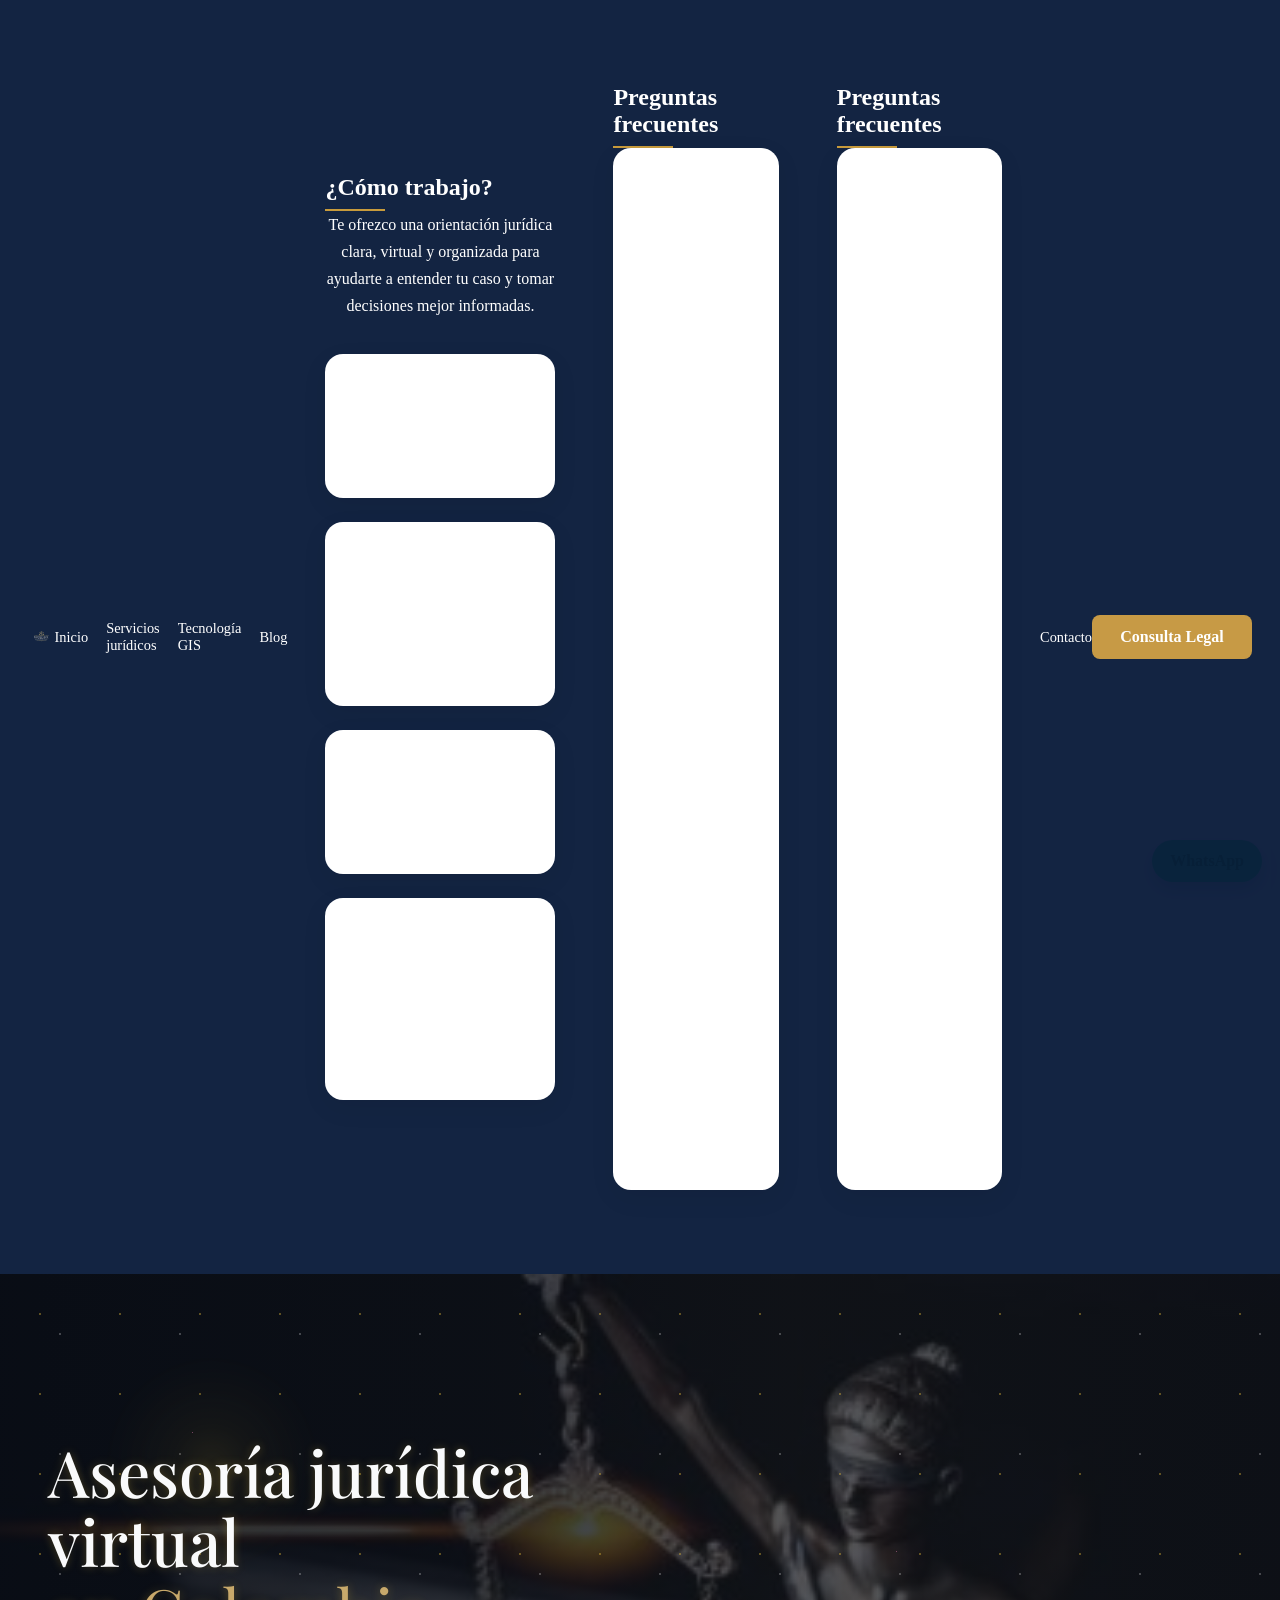
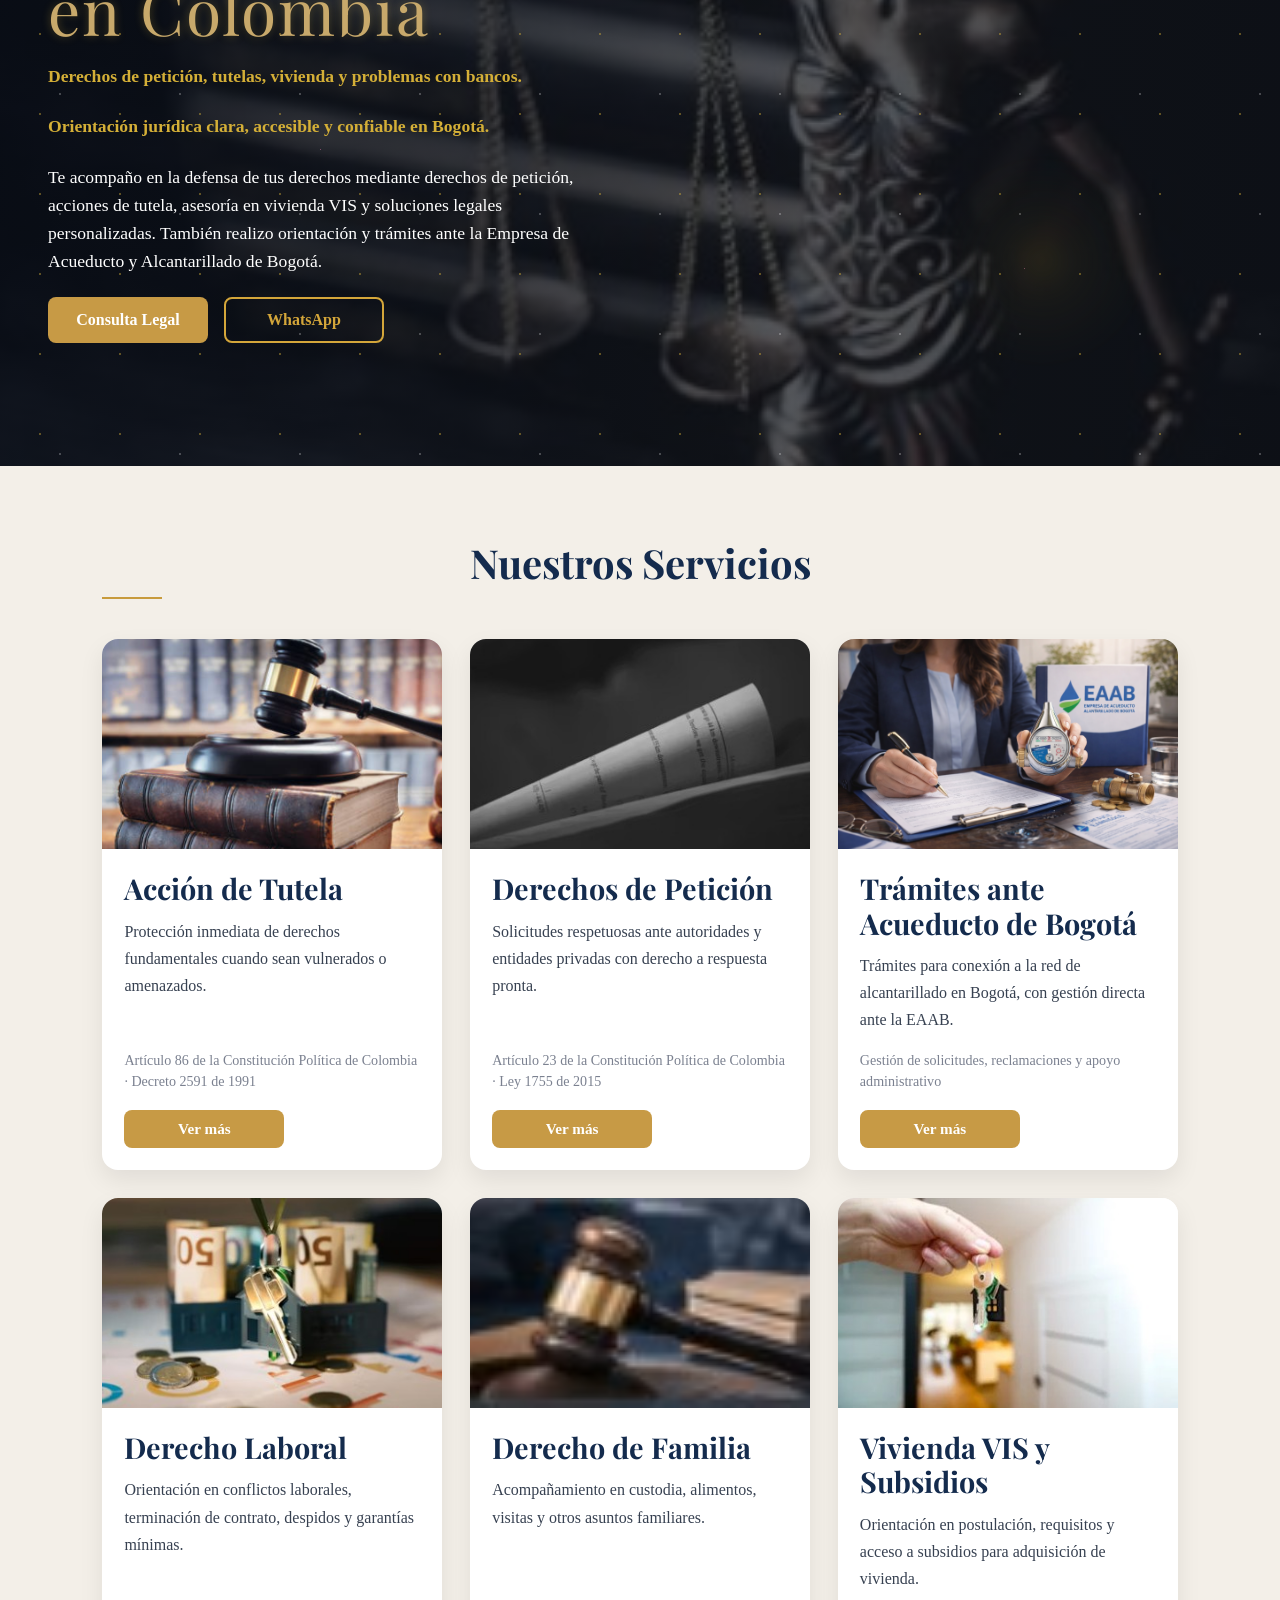
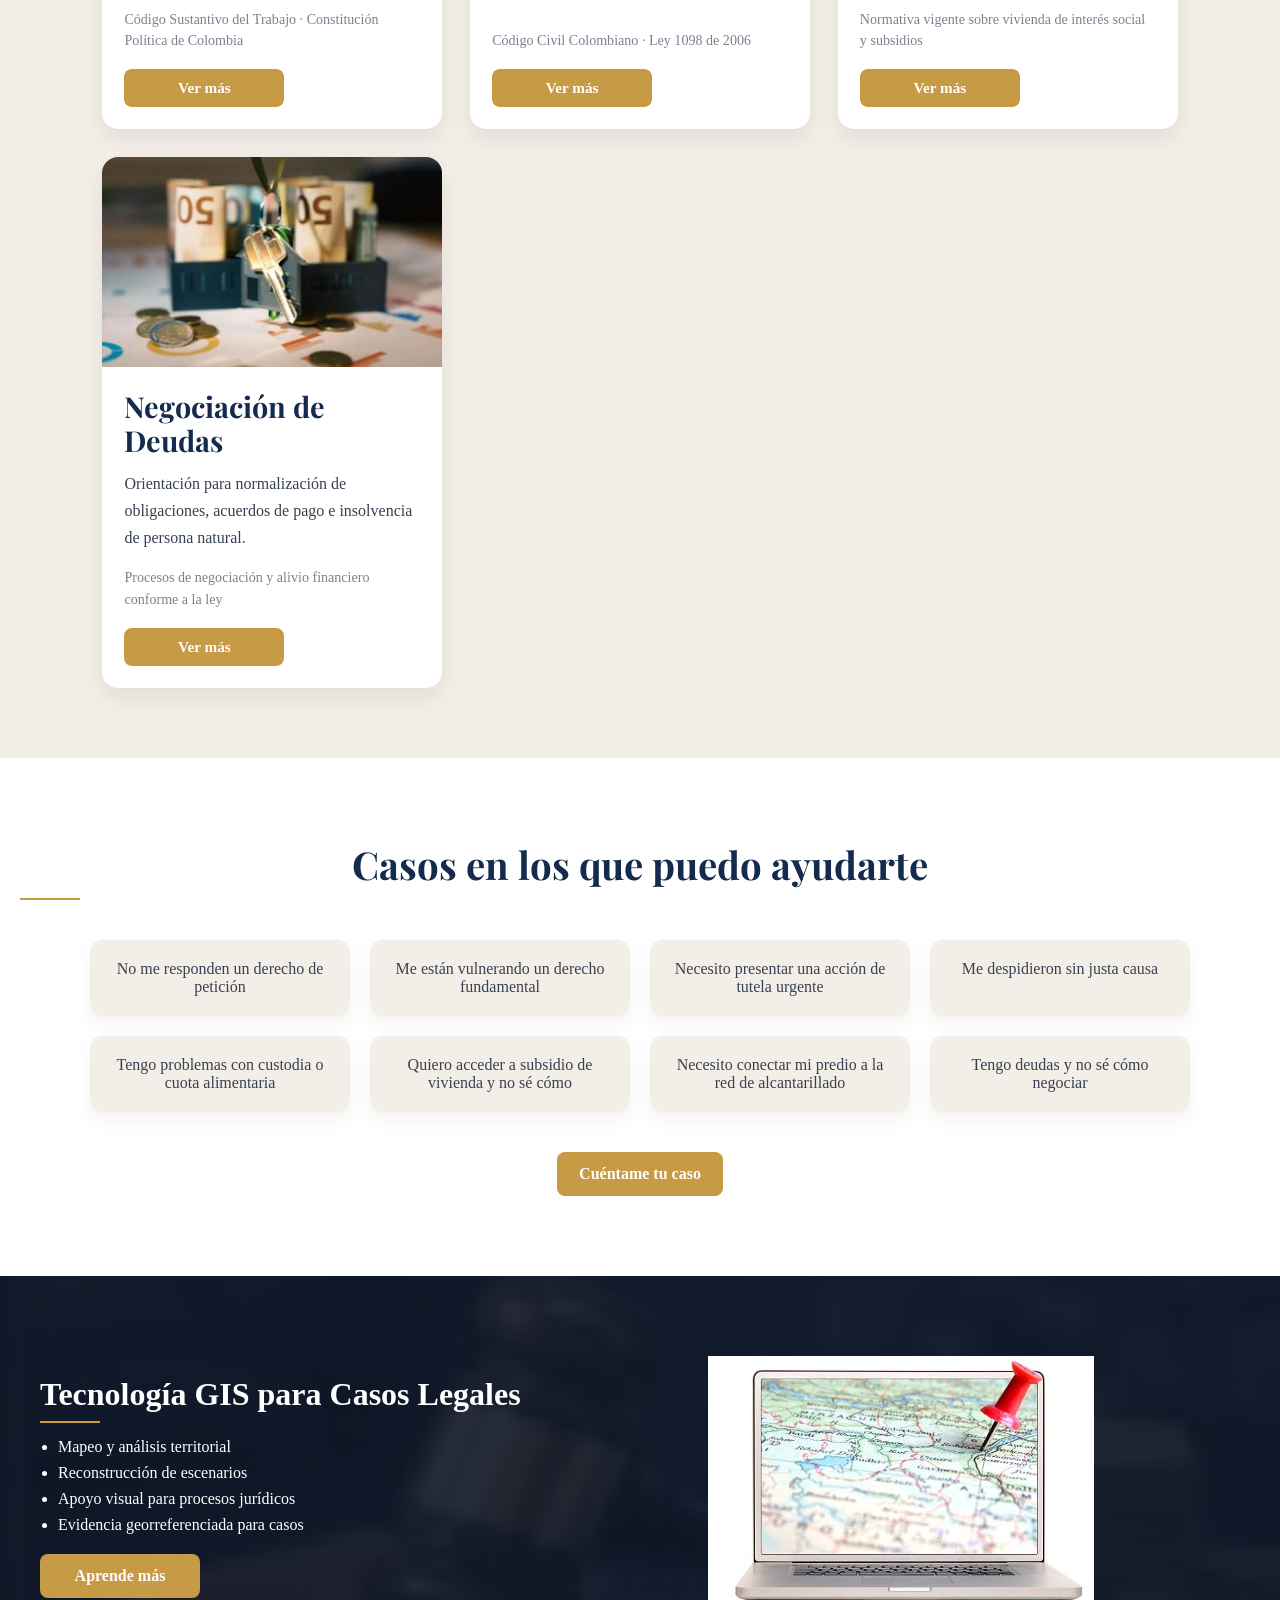
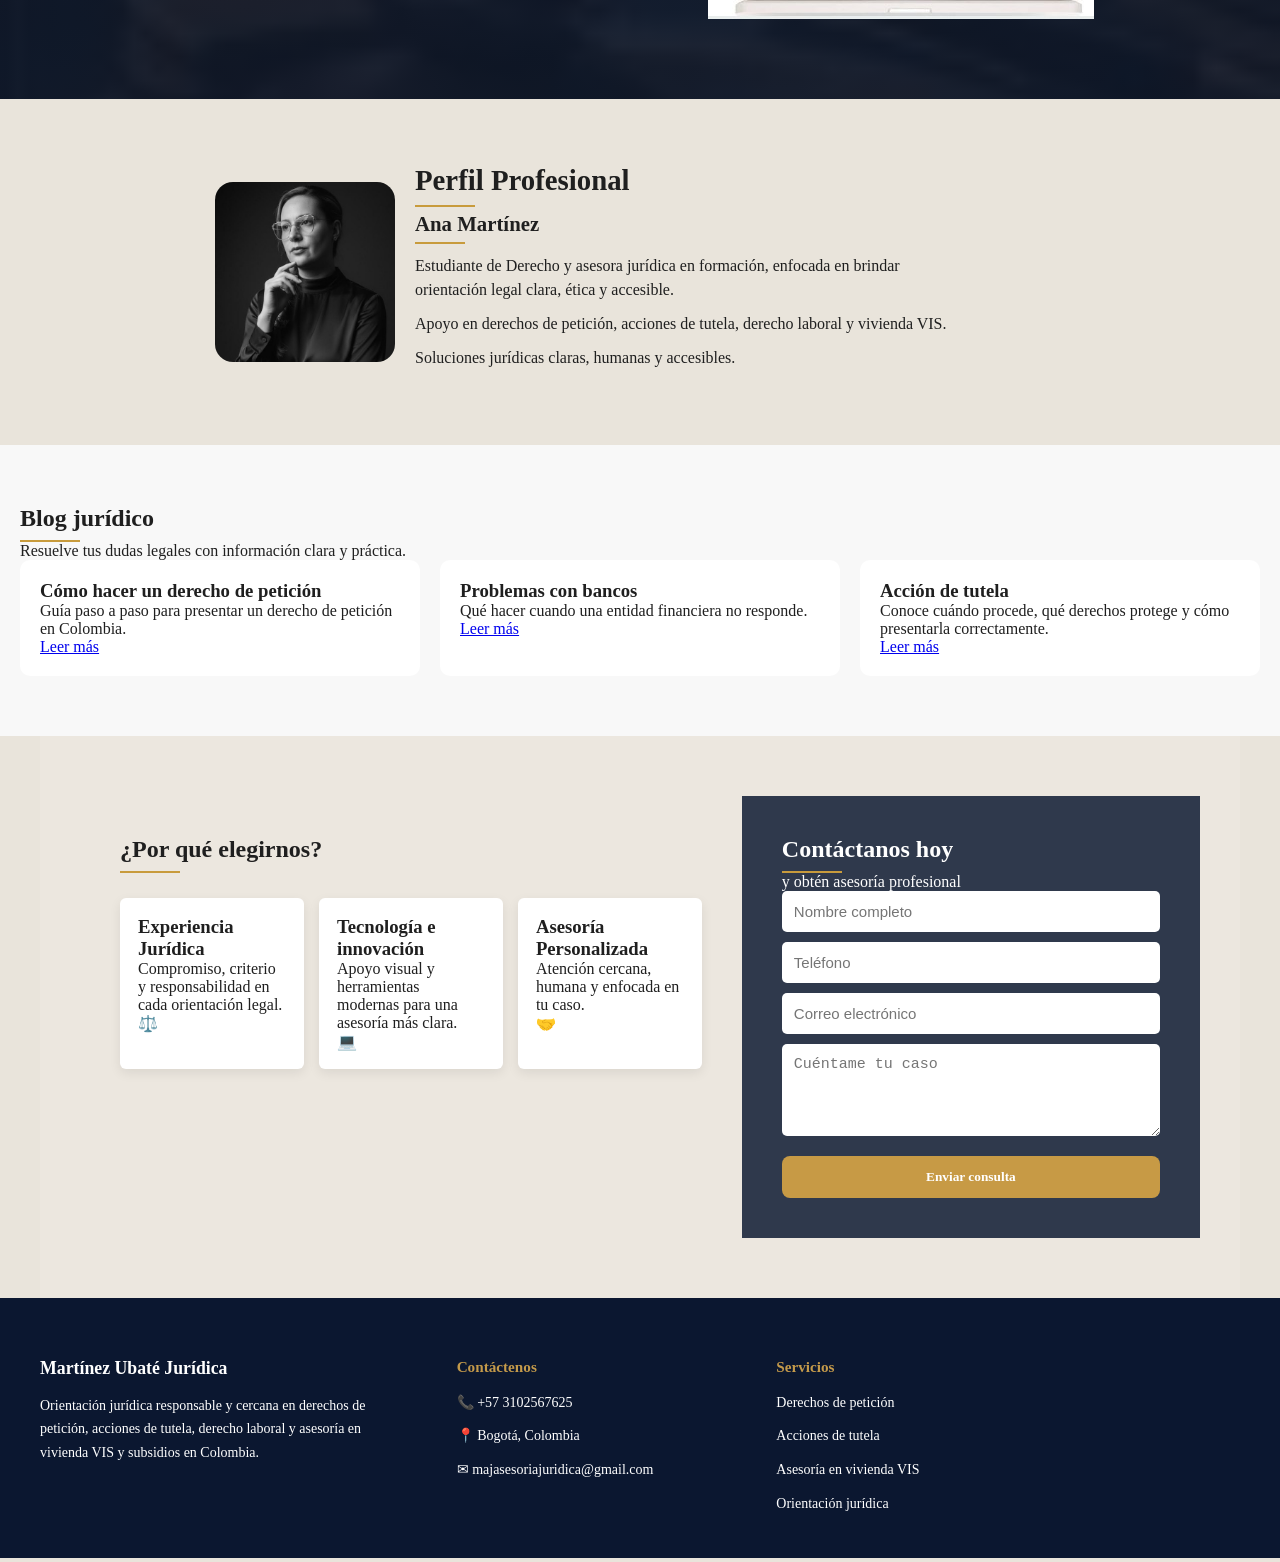
==== index.html @ ece49ec2 "Agrego sección blog" ====
<!DOCTYPE html>
<html lang="es">
<head>
  <meta charset="UTF-8" />
  <meta name="viewport" content="width=device-width, initial-scale=1.0" />
    <title>Martínez Ubaté Jurídica | Asesoría jurídica virtual en Colombia</title>
    <meta name="description" content="Asesoría jurídica virtual en Colombia. Derechos de petición, tutelas, vivienda y problemas con bancos.">
    <meta name="keywords" content="derecho de petición, tutela Colombia, asesoría jurídica virtual, vivienda, bancos">
    <meta name="robots" content="index, follow">
  <link rel="icon" type="image/png" href="favicon-32x32.png">

  <link rel="stylesheet" href="styles.css" />
</head>
  <link href="https://fonts.googleapis.com/css2?family=Playfair+Display:wght@400;500;600&display=swap" rel="stylesheet">

<body>

  <header class="topbar">
  <div class="brand">
    <img src="img/logo.png" alt="Martínez Ubaté Jurídica" class="logo-img">
  </div>

    <nav class="menu">
      <a href="#inicio">Inicio</a>
      <a href="#servicios">Servicios jurídicos</a>
      <a href="#tecnologia">Tecnología GIS</a>
      <a href="#blog">Blog</a>

      <section class="how-work-section" id="como-trabajo">
  <div class="container">
    <h2>¿Cómo trabajo?</h2>
    <p class="section-intro">
      Te ofrezco una orientación jurídica clara, virtual y organizada para ayudarte a entender tu caso y tomar decisiones mejor informadas.
    </p>

    <div class="how-work-grid">
      <div class="how-card">
        <h3>1. Me cuentas tu caso</h3>
        <p>Escribes por WhatsApp y me explicas de forma general tu situación.</p>
      </div>

      <div class="how-card">
        <h3>2. Reviso la información</h3>
        <p>Analizo el contexto, los documentos y el tipo de apoyo que puedes necesitar.</p>
      </div>

      <div class="how-card">
        <h3>3. Te oriento</h3>
        <p>Recibes una guía clara sobre el paso a seguir, según tu caso.</p>
      </div>

      <div class="how-card">
        <h3>4. Definimos el siguiente paso</h3>
        <p>Si lo necesitas, avanzamos con la elaboración del documento o la orientación correspondiente.</p>
      </div>
    </div>
  </div>
</section>

<section class="faq-section" id="preguntas">
  <div class="container">
    <h2>Preguntas frecuentes</h2>

    <div class="faq-box">
      <h3>¿La asesoría es virtual?</h3>
      <p>Sí. La orientación se presta de forma virtual, para facilitar el acompañamiento desde cualquier lugar.</p>

      <h3>¿Puedo consultar un caso de EPS, banco o vivienda?</h3>
      <p>Sí. Puedes escribirme para revisar casos relacionados con derechos de petición, tutela, bancos, deudas, vivienda y otras situaciones jurídicas.</p>

      <h3>¿Debo tener todos los documentos?</h3>
      <p>No siempre. Puedes contarme tu caso primero y revisaré contigo qué soportes serían importantes.</p>

      <h3>¿Qué pasa después de escribir por WhatsApp?</h3>
      <p>Se revisa de forma inicial tu situación para orientarte sobre el paso más adecuado según tu caso.</p>
    </div>
  </div>
</section>

<section class="faq-section" id="preguntas">
  <div class="container">
    <h2>Preguntas frecuentes</h2>

    <div class="faq-box">
      <h3>¿La asesoría es virtual?</h3>
      <p>Sí. La orientación se presta de forma virtual, para facilitar el acompañamiento desde cualquier lugar.</p>

      <h3>¿Puedo consultar un caso de EPS, banco o vivienda?</h3>
      <p>Sí. Puedes escribirme para revisar casos relacionados con derechos de petición, tutela, bancos, deudas, vivienda y otras situaciones jurídicas.</p>

      <h3>¿Debo tener todos los documentos?</h3>
      <p>No siempre. Puedes contarme tu caso primero y revisaré contigo qué soportes serían importantes.</p>

      <h3>¿Qué pasa después de escribir por WhatsApp?</h3>
      <p>Se revisa de forma inicial tu situación para orientarte sobre el paso más adecuado según tu caso.</p>
    </div>
  </div>
</section>

      <a href="#contacto">Contacto</a>
    </nav>

      <a href="https://wa.me/573102567625?text=Hola,%20vi%20tu%20p%C3%A1gina%20de%20MAJ%20Asesor%C3%ADa%20Jur%C3%ADdica%20y%20me%20interesa%20recibir%20orientaci%C3%B3n%20sobre%20mi%20caso.%20Quisiera%20informaci%C3%B3n%20sobre%20asesor%C3%ADa%20en%20derechos%20de%20petici%C3%B3n,%20acci%C3%B3n%20de%20tutela,%20vivienda%20VIS,%20subsidios,%20negociaci%C3%B3n%20de%20deudas%20o%20centrales%20de%20riesgo.%20%C2%BFMe%20puedes%20ayudar?" target="_blank" class="gold-btn">Consulta Legal</a>  </header>

  <section class="hero" id="inicio">
    <div class="hero-overlay"></div>
    
    <div class="sparkles">
  <i style="top:20%; left:15%;"></i>
  <i style="top:35%; left:70%; animation-delay:1s;"></i>
  <i style="top:60%; left:25%; animation-delay:2s;"></i>
  <i style="top:75%; left:80%; animation-delay:1.5s;"></i>
</div>
    <div class="hero-content">
  <h1 class="hero-title">
      Asesoría jurídica virtual <br>
      <span>en Colombia</span>
  </h1>

  <p class="subtitle">
    Derechos de petición, tutelas, vivienda y problemas con bancos.
  </p>

    <p class="subtitle">
    Orientación jurídica clara, accesible y confiable en Bogotá.
    </p>

    <p class="description">
      Te acompaño en la defensa de tus derechos mediante derechos de petición, acciones de tutela, 
      asesoría en vivienda VIS y soluciones legales personalizadas. 
      También realizo orientación y trámites ante la Empresa de Acueducto y Alcantarillado de Bogotá.
    </p>

    <div class="hero-buttons">
      <a href="#contacto" class="gold-btn">Consulta Legal</a>
      <a href="https://wa.me/573102567625" target="_blank" class="outline-btn">WhatsApp</a>
    </div>
  </section>

<section class="services-section" id="servicios">
  <h2>Nuestros Servicios</h2>

   <div class="services-grid">
  <article class="service-card">
    <img src="img/tutela.png" alt="Acción de Tutela">
    <div class="service-info">
      <h3>Acción de Tutela</h3>
      <p>
        Protección inmediata de derechos fundamentales cuando sean vulnerados o amenazados.
      </p>
      <span class="service-meta">
        Artículo 86 de la Constitución Política de Colombia · Decreto 2591 de 1991
      </span>
      <a href="accion-tutela.html" class="gold-btn">Ver más</a>
    </div>
  </article>

  <article class="service-card">
    <img src="img/peticion.jpg" alt="Derechos de Petición">
    <div class="service-info">
      <h3>Derechos de Petición</h3>
      <p>
        Solicitudes respetuosas ante autoridades y entidades privadas con derecho a respuesta pronta.
      </p>
      <span class="service-meta">
        Artículo 23 de la Constitución Política de Colombia · Ley 1755 de 2015
      </span>
      <a href="derecho-peticion.html" class="gold-btn">Ver más</a>
    </div>
  </article>

  <article class="service-card">
    <img src="img/servicio.jpg" alt="Trámites ante Acueducto de Bogotá">
    <div class="service-info">
      <h3>Trámites ante Acueducto de Bogotá</h3>
      <p>
        Trámites para conexión a la red de alcantarillado en Bogotá, con gestión directa ante la EAAB.
      </p>
      <span class="service-meta">
        Gestión de solicitudes, reclamaciones y apoyo administrativo
      </span>
      <a href="acueducto.html" class="gold-btn">Ver más</a>
    </div>
  </article>

  <article class="service-card">
    <img src="img/negociacion.jpg" alt="Derecho Laboral">
    <div class="service-info">
      <h3>Derecho Laboral</h3>
      <p>
        Orientación en conflictos laborales, terminación de contrato, despidos y garantías mínimas.
      </p>
      <span class="service-meta">
        Código Sustantivo del Trabajo · Constitución Política de Colombia
      </span>
      <a href="derecho-laboral.html" class="gold-btn">Ver más</a>
    </div>
  </article>

  <article class="service-card">
    <img src="img/accion.jpg" alt="Derecho de Familia">
    <div class="service-info">
      <h3>Derecho de Familia</h3>
      <p>
        Acompañamiento en custodia, alimentos, visitas y otros asuntos familiares.
      </p>
      <span class="service-meta">
        Código Civil Colombiano · Ley 1098 de 2006
      </span>
      <a href="derecho-familia.html" class="gold-btn">Ver más</a>
    </div>
  </article>

  <article class="service-card">
    <img src="img/vivienda.png" alt="Vivienda VIS y Subsidios">
    <div class="service-info">
      <h3>Vivienda VIS y Subsidios</h3>
      <p>
        Orientación en postulación, requisitos y acceso a subsidios para adquisición de vivienda.
      </p>
      <span class="service-meta">
        Normativa vigente sobre vivienda de interés social y subsidios
      </span>
      <a href="vivienda-vis.html" class="gold-btn">Ver más</a>
    </div>
  </article>

  <article class="service-card">
    <img src="img/negociacion.jpg" alt="Negociación de Deudas">
    <div class="service-info">
      <h3>Negociación de Deudas</h3>
      <p>
        Orientación para normalización de obligaciones, acuerdos de pago e insolvencia de persona natural.
      </p>
      <span class="service-meta">
        Procesos de negociación y alivio financiero conforme a la ley
      </span>
      <a href="negociacion-deudas.html" class="gold-btn">Ver más</a>
    </div>
  </article>
</div>
</section>

<section class="cases-section">
  <h2>Casos en los que puedo ayudarte</h2>

  <div class="cases-grid">

    <div class="case-item">
      No me responden un derecho de petición
    </div>

    <div class="case-item">
      Me están vulnerando un derecho fundamental
    </div>

    <div class="case-item">
      Necesito presentar una acción de tutela urgente
    </div>

    <div class="case-item">
      Me despidieron sin justa causa
    </div>

    <div class="case-item">
      Tengo problemas con custodia o cuota alimentaria
    </div>

    <div class="case-item">
      Quiero acceder a subsidio de vivienda y no sé cómo
    </div>

    <div class="case-item">
      Necesito conectar mi predio a la red de alcantarillado
    </div>

    <div class="case-item">
      Tengo deudas y no sé cómo negociar
    </div>

  </div>

  <a href="https://wa.me/573102567625?text=Hola,%20quiero%20asesoría%20sobre%20mi%20caso"
     target="_blank" class="gold-btn">
    Cuéntame tu caso
  </a>
</section>

  <section class="tech-section" id="tecnologia">
    <div class="tech-overlay"></div>
    <div class="tech-content">
      <div class="tech-text">
        <h2>Tecnología GIS para Casos Legales</h2>
        
        <ul>
          <li>Mapeo y análisis territorial</li>
          <li>Reconstrucción de escenarios</li>
          <li>Apoyo visual para procesos jurídicos</li>
          <li>Evidencia georreferenciada para casos</li>
        </ul>
        <a href="#contacto" class="gold-btn">Aprende más</a>
      </div>

      <div class="tech-image">
        <img src="img/tecnologia.jpg" alt="Tecnología legal" />
      </div>
    </div>
  </section>

  </section>

</section>

<section class="perfil-card">
  <div class="perfil-img">
    <img src="img/ana.jpg" alt="Ana Martínez">
  </div>

  <div class="perfil-info">
    <h2>Perfil Profesional</h2>
    <h3>Ana Martínez</h3>
    <p>
      Estudiante de Derecho y asesora jurídica en formación,
      enfocada en brindar orientación legal clara, ética y accesible.
    </p>
    <p>
      Apoyo en derechos de petición, acciones de tutela,
      derecho laboral y vivienda VIS.
    </p>
    <p>
      Soluciones jurídicas claras, humanas y accesibles.
    </p>
  </div>
</section>

<!-- BLOG -->
<section id="blog" class="blog-section">
  <h2>Blog jurídico</h2>
  <p>Resuelve tus dudas legales con información clara y práctica.</p>

  <div class="blog-grid">

    <div class="blog-card">
      <h3>Cómo hacer un derecho de petición</h3>
      <p>Guía paso a paso para presentar un derecho de petición en Colombia.</p>
      <a href="derecho-peticion.html">Leer más</a>
    </div>

    <div class="blog-card">
      <h3>Problemas con bancos</h3>
      <p>Qué hacer cuando una entidad financiera no responde.</p>
      <a href="negociacion-deudas.html">Leer más</a>
    </div>

    <div class="blog-card">
      <h3>Acción de tutela</h3>
      <p>Conoce cuándo procede, qué derechos protege y cómo presentarla correctamente.</p>
      <a href="accion-tutela.html">Leer más</a>
    </div>

  </div>
</section>

<!-- CONTACTO -->
<section id="contacto">

  <section class="bottom-section" id="contacto">
    <div class="why-us">
      <h2>¿Por qué elegirnos?</h2>

      <div class="why-grid">
        <div class="why-card">
          <h3>Experiencia Jurídica</h3>
          <p>Compromiso, criterio y responsabilidad en cada orientación legal.</p>

            <span class="icon">⚖️</span>
        </div>

        <div class="why-card">
          <h3>Tecnología e innovación</h3>
          <p>Apoyo visual y herramientas modernas para una asesoría más clara.</p>
            <span class="icon">💻</span>

        </div>

        <div class="why-card">
          <h3>Asesoría Personalizada</h3>
          <p>Atención cercana, humana y enfocada en tu caso.</p>
           <span class="icon">🤝</span>

        </div>
      </div>
    </div>

    <div class="contact-box">
      <h2>Contáctanos hoy</h2>
      <p>y obtén asesoría profesional</p>

      <form action="https://formsubmit.co/majasesoriajuridica@gmail.com" method="POST" class="contact-form">
        <input type="text" name="name" placeholder="Nombre completo" required />
        <input type="text" name="phone" placeholder="Teléfono" />
        <input type="email" name="email" placeholder="Correo electrónico" required />
        <input type="hidden" name="_next" value="https://anamartinez-coder.github.io/maj-web/gracias.html">
        <textarea name="message" rows="4" placeholder="Cuéntame tu caso"></textarea>

        <input type="hidden" name="_captcha" value="false">
        <button type="submit" class="gold-btn full-btn">Enviar consulta</button>
      </form>
    </div>
  </section>

  <footer class="footer">

  <div class="footer-container">

    <div class="footer-col">
      <h3>Martínez Ubaté Jurídica</h3>

      <p>
        Orientación jurídica responsable y cercana en derechos de petición, acciones de tutela, 
        derecho laboral y asesoría en vivienda VIS y subsidios en Colombia.
      </p>
    </div>

    <div class="footer-col">
      <h4>Contáctenos</h4>

      <p>📞 +57 3102567625</p>
      <p>📍 Bogotá, Colombia</p>
      <p>✉ majasesoriajuridica@gmail.com</p>

    </div>

    <div class="footer-col">
      <h4>Servicios</h4>

      <p>Derechos de petición</p>
      <p>Acciones de tutela</p>
      <p>Asesoría en vivienda VIS</p>
      <p>Orientación jurídica</p>

    </div>

  </div>

</footer>

  <a href="https://wa.me/573102567625" class="whatsapp" target="_green">WhatsApp</a>

 <div class="wa-widget">
  <div class="wa-box">
    <div class="wa-bubble">
      <strong>Hola 👋</strong>
      <p>¿En qué podemos ayudarte?</p>
    </div>

    <a
      href="https://wa.me/573102567625?text=Hola,%20vi%20tu%20p%C3%A1gina%20de%20MAJ%20Asesor%C3%ADa%20Jur%C3%ADdica%20y%20quisiera%20recibir%20orientaci%C3%B3n%20legal%20sobre%20mi%20caso."
      class="wa-button"
      target="_blank"
      aria-label="Abrir WhatsApp"
    >
      WhatsApp
    </a>
  </div>
</div>

<script>
window.addEventListener("load", function () {
  const widget = document.querySelector(".wa-widget");
  widget.style.display = "none";

  setTimeout(() => {
    widget.style.display = "block";
  }, 3000);
});
</script>

</body>
</html>
---- styles.css ----
* {
  margin: 0;
  padding: 0;
  box-sizing: border-box;
}

html {
  scroll-behavior: smooth;
}

body {
  font-family: Georgia, "Times New Roman", serif;
  background: #e9e4db;
  color: #1f1f1f;
}

/* HEADER */
.topbar {
  background: rgba(8, 26, 58, 0.95);
  color: white;
  display: flex;
  justify-content: space-between;
  align-items: center;
  padding: 14px 28px;
  position: fixed;
  top: 0;
  left: 0;
  width: 100%;
  z-index: 1000;
}

.brand {
  display: flex;
  align-items: center;
  gap: 10px;
}

.brand-main {
  font-size: 2rem;
  font-weight: bold;
}

.brand-sub {
  font-size: 0.9rem;
  letter-spacing: 1px;
  text-transform: uppercase;
}

.menu {
  display: flex;
  gap: 18px;
  align-items: center;
}

.menu a {
  color: white;
  text-decoration: none;
  font-size: 0.9rem;
}

.menu a:hover {
  color: #d1a24a;
}

.header-btn {
  background: #c79a45;
  color: white;
  text-decoration: none;
  padding: 10px 14px;
  border-radius: 6px;
  font-size: 0.85rem;
}

/* HERO */
.hero {
  min-height: 680px;
  background: url("img/hero.jpg") center/cover no-repeat;
  position: relative;
  display: flex;
  align-items: center;
  padding: 120px 40px 60px;
}

.hero-overlay {
  position: absolute;
  inset: 0;
  background: rgba(20, 20, 20, 0.38);
}

.hero-content {
  position: relative;
  z-index: 2;
  max-width: 620px;
  color: white;
}

.hero-content h1 {
  font-size: 3rem;
  margin-bottom: 10px;
}

.hero-subtitle {
  font-size: 1.3rem;
  margin-bottom: 16px;
}

.hero-content p {
  font-size: 1.1rem;
  line-height: 1.6;
  margin-bottom: 22px;
}

.gold-btn {
  display: inline-block;
  background: #c79a45;
  color: white;
  text-decoration: none;
  border: none;
  padding: 12px 18px;
  border-radius: 6px;
  cursor: pointer;
  font-family: inherit;
}

.gold-btn:hover {
  background: #ad8133;
}

/* SERVICES */
.services-section {
  background: #ece7df;
  padding: 30px 18px 25px;
}

.services-section h2 {
  text-align: center;
  font-size: 2rem;
  color: #2f3746;
  margin-bottom: 18px;
}

.services-grid {
  max-width: 1200px;
  margin: 0 auto;
  display: grid;
  grid-template-columns: repeat(4, 1fr);
  gap: 10px;
}

.service-card {
  background: #fff;
  border-radius: 6px;
  overflow: hidden;
  box-shadow: 0 3px 10px rgba(0, 0, 0, 0.12);
}

.service-card img {
  width: 100%;
  height: 110px;
  object-fit: cover;
  display: block;
}

.service-info {
  padding: 10px 12px 12px;
}

.service-info h3 {
  font-size: 0.95rem;
  color: #2f3746;
  margin-bottom: 6px;
}

.service-info p {
  font-size: 0.72rem;
  color: #444;
  line-height: 1.35;
  margin-bottom: 6px;
}

.service-meta {
  font-size: 0.65rem;
  color: #7a7a7a;
}

.wide-card {
  grid-column: span 2;
}

.service-card-inner {
  display: grid;
  grid-template-columns: 1.2fr 1fr;
  align-items: stretch;
  min-height: 125px;
}

.service-text {
  padding: 12px;
  display: flex;
  flex-direction: column;
  justify-content: center;
}

.service-text h3 {
  font-size: 1rem;
  color: #2f3746;
  margin-bottom: 6px;
}

.service-text p {
  font-size: 0.75rem;
  color: #444;
  line-height: 1.35;
  margin-bottom: 10px;
}

.service-card-inner img {
  width: 100%;
  height: 100%;
  object-fit: cover;
}

.mini-btn {
  display: inline-block;
  background: #c49a4a;
  color: white;
  text-decoration: none;
  padding: 8px 12px;
  border-radius: 4px;
  font-size: 0.75rem;
  width: fit-content;
}

.mini-btn:hover {
  background: #ad8337;
}

@media (max-width: 900px) {
  .services-grid {
    grid-template-columns: repeat(2, 1fr);
  }

  .wide-card {
    grid-column: span 2;
  }
}

@media (max-width: 600px) {
  .services-grid {
    grid-template-columns: 1fr;
  }

  .wide-card {
    grid-column: span 1;
  }

  .service-card-inner {
    grid-template-columns: 1fr;
  }

  .service-card-inner img {
    height: 140px;
  }
}

.whatsapp {
  position: fixed;
  right: 18px;
  bottom: 18px;
  background: #25D366;
  color: green;
  text-decoration: none;
  padding: 12px 18px;
  border-radius: 30px;
  font-size: 1rem;
  font-weight: bold;
  box-shadow: 0 8px 18px rgba(0,0,0,0.25);
  z-index: 50;
}

.whatsapp:hover {
  background: #1ebe5d;
}

.tech-section {
  background: linear-gradient(rgba(15,24,41,0.9), rgba(15,24,41,0.9)), url("img/accion.jpg") center/cover no-repeat;
  padding: 50px 40px;
  color: white;
}

.tech-content {
  max-width: 1200px;
  margin: auto;
  display: grid;
  grid-template-columns: 1.2fr 1fr;
  gap: 30px;
  align-items: center;
}

.tech-text h2 {
  font-size: 2rem;
  margin-bottom: 15px;
}

.tech-text ul {
  padding-left: 18px;
  margin-bottom: 20px;
}

.tech-text li {
  margin-bottom: 8px;
}

.bottom-section {
  max-width: 1200px;
  margin: auto;
  display: grid;
  grid-template-columns: 1.3fr 0.9fr;
  background: #ece7df;
}

.why-us {
  padding: 40px;
}

.why-grid {
  display: grid;
  grid-template-columns: repeat(3,1fr);
  gap: 15px;
}

.why-card {
  background: white;
  padding: 18px;
  border-radius: 6px;
  box-shadow: 0 4px 12px rgba(0,0,0,0.08);
}

.contact-box {
  background: #2f394c;
  padding: 40px;
  color: white;
}

.contact-form {
  display: flex;
  flex-direction: column;
  gap: 10px;
}

.contact-form input,
.contact-form textarea {
  padding: 10px;
  border-radius: 5px;
  border: none;
}

.full-btn {
  width: 100%;
}

.tech-section{
padding:80px 40px;
}

.bottom-section{
padding:60px 40px;
}

.why-grid{
margin-top:25px;
}

.contact-box{
padding:40px;
}

.contact-form input,
.contact-form textarea{
padding:12px;
font-size:15px;
}

.contact-form button{
margin-top:10px;
}
.tech-content,
.foobottom-section,
.services-grid{
max-width:1200px;
margin:auto;
}

.footer {
  background: #111827;
  color: white;
    padding: 18px 25px;
    display: flex;
    justify-content: space-between;
    align-items: flex-end;
    font-size: 0.95rem;
    min-height: 220px;
}

.footer {
  background: #111827;
  color: white;
  padding: 18px 25px;
  display: flex;
  justify-content: space-between;
  align-items: flex-end;
  font-size: 0.95rem;
  min-height: 220px;
  height: 260px;
}

.footer-left {
  display: flex;
  flex-direction: column;
  gap: 6px;
  text-align: left;
  justify-content: flex-end;
  height: 100%;
}

.footer-right {
    display: flex;
    align-items: flex-end;
}
.about-lawyer{
  background:#ece7df;
  padding:50px 20px;
}

.about-card{
  max-width:900px;
  margin:auto;
  background:white;
  border-radius:12px;
  box-shadow:0 8px 18px rgba(0,0,0,0.15);
  display:flex;
  gap:30px;
  padding:25px;
  align-items:center;
  flex-wrap:wrap;
}

.about-photo img{
  width:200px;
  border-radius:10px;
}

.about-text{
  flex:1;
}

.about-text h2{
  color:#1e2f4a;
}

.about-text h3{
  color:#c49a4a;
}

.footer{
background:#111827;
color:white;
padding:50px 40px;
}

.footer-container{
max-width:1200px;
margin:auto;
display:grid;
grid-template-columns:repeat(3,1fr);
gap:40px;
}

.footer-col h3{
margin-bottom:15px;
}

.footer-col h4{
margin-bottom:10px;
color:#c49a4a;
}

.footer-col p{
margin-bottom:8px;
font-size:14px;
line-height:1.6;
}

.footer{
background:#111827;
color:white;
padding:50px 40px;
}

.footer-container{
max-width:1200px;
margin:auto;
display:grid;
grid-template-columns:repeat(3,1fr);
gap:40px;
}

.footer-col h3{
margin-bottom:15px;
}

.footer-col h4{
margin-bottom:10px;
color:#c49a4a;
}

.footer-col p{
margin-bottom:8px;
font-size:14px;
line-height:1.6;
}

.footer{
background:#0b1730;
color:white;
padding:60px 40px;
}

.footer-container{
max-width:1200px;
margin:auto;
display:grid;
grid-template-columns:repeat(3,1fr);
gap:50px;
}

.footer-col h3,
.footer-col h4{
margin-bottom:15px;
}

.footer-col p{
margin-bottom:10px;
line-height:1.7;
}

/* ===== RESPONSIVE GENERAL ===== */

* {
  box-sizing: border-box;
}

img {
  max-width: 100%;
  height: auto;
  display: block;
}

body {
  overflow-x: hidden;
}

html {
  scroll-behavior: smooth;
}

/* ===== TABLET ===== */
@media (max-width: 992px) {


  .menu {
    gap: 10px;
    flex-wrap: wrap;
    justify-content: center;
  }

  .hero {
    min-height: auto;
    padding: 100px 25px 50px;
    text-align: center;
  }

  .hero-content {
    max-width: 100%;
  }

  .hero-content h1 {
    font-size: 2.2rem;
  }

  .hero-subtitle {
    font-size: 1.1rem;
  }

  .services-grid {
    grid-template-columns: repeat(2, 1fr);
  }

  .tech-content {
    grid-template-columns: 1fr;
    gap: 20px;
  }

  .about-card {
    flex-direction: column;
    text-align: center;
  }

  .about-photo img {
    margin: 0 auto;
  }

  .bottom-section {
    grid-template-columns: 1fr;
    gap: 25px;
    padding: 40px 20px;
  }

  .why-grid {
    grid-template-columns: 1fr 1fr;
  }

  .contact-box {
    width: 100%;
  }

  .footer-container {
    grid-template-columns: 1fr 1fr;
    gap: 30px;
  }
}

/* ===== CELULAR ===== */
@media (max-width: 768px) {

  .topbar {
  position: relative;
  flex-direction: column;
  align-items: center;
  gap: 10px;
  padding: 18px 16px;
  text-align: center;
}

  .brand-main {
    font-size: 1.6rem;
  }

  .brand-sub {
    font-size: 0.8rem;
  }

  .menu {
    flex-direction: column;
    gap: 8px;
  }

  .header-btn {
    width: 100%;
    max-width: 220px;
    text-align: center;
  }

  .hero {
  padding: 60px 20px 40px;
}

  .hero-content h1 {
    font-size: 1.8rem;
    line-height: 1.2;
  }

  .hero-subtitle {
    font-size: 1rem;
  }

  .hero-content p {
    font-size: 1rem;
  }

  .services-section {
    padding: 30px 15px;
  }

  .services-section h2,
  .tech-text h2,
  .why-us h2,
  .about-text h2 {
    font-size: 1.6rem;
  }

  .services-grid {
    grid-template-columns: 1fr;
  }

  .wide-card {
    grid-column: span 1;
  }

  .service-card-inner {
    grid-template-columns: 1fr;
  }

  .service-card-inner img {
    height: 180px;
  }

  .tech-section {
    padding: 40px 20px;
  }

  .about-lawyer {
    padding: 40px 15px;
  }

  .about-card {
    padding: 20px;
    gap: 20px;
  }

  .about-photo img {
    width: 160px;
  }

  .why-us {
    padding: 20px 10px;
  }

  .why-grid {
    grid-template-columns: 1fr;
  }

  .why-card {
    padding: 15px;
  }

  .contact-box {
    padding: 25px 20px;
  }

  .contact-form input,
  .contact-form textarea,
  .full-btn {
    width: 100%;
  }

  .footer {
  background: #081a3a;
  padding: 40px 20px;
}

  .footer-container {
  display: grid;
  grid-template-columns: 1fr;
  gap: 28px;
  text-align: center;
  background: #081a3a;
}

  .footer-col {
  text-align: center;
  background: #081a3a;
}

.footer-col h3,
.footer-col h4 {
  color: white;
  margin-bottom: 12px;
}

.footer-col p {
  color: white;
  font-size: 15px;
  line-height: 1.7;
  margin-bottom: 10px;
}

  .whatsapp {
    right: 12px;
    bottom: 12px;
    padding: 10px 14px;
    font-size: 0.9rem;
  }
}

/* ===== CELULARES PEQUEÑOS ===== */
@media (max-width: 480px) {
  .hero-content h1 {
    font-size: 1.5rem;
  }

  .hero-subtitle {
    font-size: 0.95rem;
  }

  .hero-content p,
  .service-info p,
  .service-text p,
  .footer-col p {
    font-size: 0.9rem;
  }

  .gold-btn,
  .mini-btn,
  .header-btn {
    font-size: 0.85rem;
    padding: 10px 14px;
  }

  .about-photo img {
    width: 140px;
  }
}

/* ===== AJUSTES RESPONSIVE REALES ===== */

body {
  overflow-x: hidden;
}

img {
  max-width: 100%;
  height: auto;
  display: block;
}

/* TABLET */
@media (max-width: 992px) {
  .services-grid {
    grid-template-columns: repeat(2, 1fr);
  }

  .bottom-section,
  .tech-content,
  .about-card,
  .footer-container {
    grid-template-columns: 1fr;
    flex-direction: column;
  }
}

/* CELULAR */
@media (max-width: 768px) {
  /* HEADER */

  .brand {
    display: flex;
    flex-direction: column;
    align-items: center;
    gap: 4px;
  }

  .brand-main {
    font-size: 2rem;
    line-height: 1.1;
  }

  .brand-sub {
    font-size: 1rem;
    line-height: 1.2;
    text-align: center;
  }

  .menu {
    display: flex;
    flex-direction: column;
    gap: 6px;
    align-items: center;
    justify-content: center;
    width: 100%;
  }

  .menu a {
    font-size: 1rem;
  }

  .header-btn {
    width: 90%;
    max-width: 240px;
    text-align: center;
    margin-top: 8px;
  }

  /* HERO */
  .hero {
    min-height: auto;
    padding: 140px 20px 60px;
    background-position: center;
    text-align: center;
  }

  .hero-content {
    max-width: 100%;
    margin: 0 auto;
  }

  .hero-content h1 {
    font-size: 2rem;
    line-height: 1.15;
    margin-bottom: 12px;
  }

  .hero-subtitle {
    font-size: 1rem;
    margin-bottom: 10px;
  }

  .hero-content p {
    font-size: 1rem;
    line-height: 1.6;
  }

  .gold-btn {
    display: inline-block;
    width: auto;
    max-width: 90%;
    text-align: center;
  }

  /* SERVICIOS */
  .services-section {
    padding: 35px 15px;
  }

  .services-section h2 {
    font-size: 2rem;
    text-align: center;
  }

  .services-grid {
    grid-template-columns: 1fr;
    gap: 14px;
  }

  .service-card,
  .why-card,
  .about-card,
  .contact-box {
    border-radius: 12px;
  }

  .service-card img,
  .service-card-inner img {
    height: 220px;
    object-fit: cover;
  }

  .wide-card {
    grid-column: span 1;
  }

  .service-card-inner {
    display: block;
  }

  /* TECNOLOGÍA */
  .tech-section {
    padding: 40px 20px;
  }

  .tech-content {
    display: grid;
    grid-template-columns: 1fr;
    gap: 20px;
  }

  .tech-text h2 {
    font-size: 2rem;
    line-height: 1.15;
  }

  .tech-text ul {
    padding-left: 20px;
  }

  /* SOBRE LA ABOGADA */
  .about-lawyer {
    padding: 40px 15px;
  }

  .about-card {
    display: flex;
    flex-direction: column;
    gap: 18px;
    text-align: center;
    padding: 22px 18px;
  }

  .about-photo img {
    width: 140px;
    margin: 0 auto;
  }

  .about-text h2 {
    font-size: 2rem;
  }

  .about-text h3 {
    font-size: 1.5rem;
  }

  /* WHY + CONTACTO */
  .bottom-section {
    display: grid;
    grid-template-columns: 1fr;
    gap: 25px;
    padding: 40px 15px;
  }

  .why-us {
    padding: 0;
  }

  .why-us h2 {
    font-size: 2rem;
    text-align: center;
    margin-bottom: 20px;
  }

  .why-grid {
    display: grid;
    grid-template-columns: 1fr;
    gap: 15px;
  }

  .why-card {
    padding: 18px;
  }

  .contact-box {
    padding: 28px 16px;
  }

  .contact-box h2 {
    font-size: 2rem;
    line-height: 1.1;
  }

  .contact-form input,
  .contact-form textarea,
  .full-btn {
    width: 100%;
    font-size: 16px;
  }

  /* FOOTER */
  .footer {
    padding: 40px 20px;
    background: #081a3a;
  }

  .footer-container {
    display: grid;
    grid-template-columns: 1fr;
    gap: 28px;
    text-align: center;
  }

  .footer-col {
    text-align: center;
  }

  .footer-col h3,
  .footer-col h4 {
    margin-bottom: 12px;
  }

  .footer-col p {
    font-size: 15px;
    line-height: 1.7;
    color: white;
  }

  /* WHATSAPP */
  .whatsapp {
    right: 12px;
    bottom: 12px;
    padding: 10px 14px;
    font-size: 0.95rem;
    z-index: 999;
  }
}

/* CELULAR PEQUEÑO */
@media (max-width: 480px) {
  .hero {
    padding: 150px 16px 50px;
  }

  .brand-main {
    font-size: 1.8rem;
  }

  .brand-sub {
    font-size: 0.9rem;
  }

  .hero-content h1 {
    font-size: 1.7rem;
  }

  .services-section h2,
  .tech-text h2,
  .about-text h2,
  .why-us h2,
  .contact-box h2 {
    font-size: 1.8rem;
  }

  .service-card img,
  .service-card-inner img {
    height: 190px;
  }

  .about-photo img {
    width: 120px;
  }

  .whatsapp {
    font-size: 0.9rem;
    padding: 9px 12px;
  }
}

/* ===== CELULAR ===== */
@media (max-width: 768px) {

  .topbar {
    flex-direction: column;
    gap: 10px;
    padding: 14px 16px;
    text-align: center;
  }

  .menu {
    flex-direction: column;
    gap: 6px;
  }

  .hero {
    padding-top: 220px;
  }

}

.whatsapp-float {
  position: fixed;
  right: 18px;
  bottom: 18px;
  z-index: 9999;
  display: flex;
  align-items: center;
  gap: 10px;
  background: #25d366;
  color: #ffffff;
  text-decoration: none;
  padding: 12px 18px;
  border-radius: 999px;
  font-size: 16px;
  font-weight: 600;
  box-shadow: 0 8px 24px rgba(0, 0, 0, 0.18);
  transition: transform 0.2s ease, box-shadow 0.2s ease;
  max-width: calc(100vw - 32px);
  box-sizing: border-box;
}

.whatsapp-float:hover {
  transform: translateY(-2px);
  box-shadow: 0 10px 28px rgba(0, 0, 0, 0.22);
}

.whatsapp-icon {
  font-size: 20px;
  line-height: 1;
}

.whatsapp-text {
  white-space: nowrap;
}

/* Tablet */
@media (max-width: 768px) {
  .whatsapp-float {
    right: 14px;
    bottom: 14px;
    padding: 11px 16px;
    font-size: 15px;
  }

  .whatsapp-icon {
    font-size: 18px;
  }
}

/* Celular pequeño */
@media (max-width: 480px) {
  .whatsapp-float {
    right: 12px;
    bottom: 12px;
    padding: 10px 14px;
    font-size: 14px;
    gap: 8px;
  }

  .whatsapp-text {
    display: none;
  }

  .whatsapp-icon {
    font-size: 22px;
  }
}

@media (max-width: 768px) {
  .wa-bubble {
    display: none;
  }
}

/* Ajuste del widget WhatsApp en móviles */
@media (max-width: 768px) {
  #wh-widget-send-button {
    bottom: 15px !important;
    right: 15px !important;
  }

  .joinchat__chatbox {
    width: 280px !important;
    max-width: 90vw !important;
  }
}

@media (max-width: 768px) {
  .joinchat__chatbox {
    width: 280px !important;
    max-width: 90vw !important;
  }

  #wh-widget-send-button {
    bottom: 15px !important;
    right: 15px !important;
  }
}

@media (max-width: 480px) {
  .joinchat__chatbox {
    width: 250px !important;
    max-width: 92vw !important;
  }

  #wh-widget-send-button {
    bottom: 12px !important;
    right: 12px !important;
  }
}

.joinchat:hover .joinchat__chatbox {
  opacity: 1 !important;
  visibility: visible !important;
  transform: translateY(0) !important;
}

.wa-widget {
  position: fixed;
  right: 18px;
  bottom: 18px;
  z-index: 9999;
  display: flex;
  flex-direction: column;
  align-items: flex-end;
  gap: 12px;
  max-width: 320px;
  width: calc(100vw - 36px);
  box-sizing: border-box;
}

.wa-bubble {
  background: #ffffff;
  color: #1f2937;
  padding: 14px 16px;
  border-radius: 18px;
  box-shadow: 0 8px 24px rgba(0, 0, 0, 0.15);
  width: 100%;
  box-sizing: border-box;
}

.wa-bubble strong {
  display: block;
  margin-bottom: 6px;
  font-size: 16px;
}

.wa-bubble p {
  margin: 0;
  font-size: 14px;
  line-height: 1.4;
}

.wa-button {
  display: inline-flex;
  align-items: center;
  justify-content: center;
  background: #25d366;
  color: #ffffff;
  text-decoration: none;
  padding: 12px 22px;
  border-radius: 999px;
  font-size: 16px;
  font-weight: 700;
  box-shadow: 0 8px 24px rgba(0, 0, 0, 0.18);
  transition: transform 0.2s ease, box-shadow 0.2s ease;
}

.wa-button:hover {
  transform: translateY(-2px);
  box-shadow: 0 10px 28px rgba(0, 0, 0, 0.22);
}

@media (max-width: 768px) {
  .wa-widget {
    right: 14px;
    bottom: 14px;
    max-width: 290px;
    width: calc(100vw - 28px);
  }

  .wa-bubble {
    padding: 12px 14px;
  }

  .wa-button {
    padding: 11px 18px;
    font-size: 15px;
  }
}

@media (max-width: 480px) {
  .wa-widget {
    right: 12px;
    bottom: 12px;
    max-width: 260px;
    width: calc(100vw - 24px);
  }

  .wa-bubble strong {
    font-size: 15px;
  }

  .wa-bubble p {
    font-size: 13px;
  }

  .wa-button {
    width: 100%;
    padding: 12px 16px;
    font-size: 14px;
  }
}

.wa-widget {
  position: fixed;
  right: 18px;
  bottom: 18px;
  z-index: 9999;
  max-width: 320px;
  width: calc(100vw - 36px);
  box-sizing: border-box;
}

.wa-box {
  background: #eef5f0;
  border-radius: 26px;
  box-shadow: 0 10px 28px rgba(0, 0, 0, 0.18);
  padding: 22px 18px 16px;
  display: flex;
  flex-direction: column;
  align-items: flex-end;
  gap: 14px;
  box-sizing: border-box;
}

.wa-bubble {
  position: relative;
  background: #ffffff;
  color: #1f2937;
  padding: 16px 18px;
  border-radius: 20px;
  box-shadow: 0 4px 14px rgba(0, 0, 0, 0.12);
  width: 100%;
  box-sizing: border-box;
}

.wa-bubble::before {
  content: "";
  position: absolute;
  left: -10px;
  bottom: 18px;
  width: 18px;
  height: 18px;
  background: #ffffff;
  border-bottom-right-radius: 14px;
  transform: rotate(45deg);
}

.wa-bubble strong {
  display: block;
  margin-bottom: 6px;
  font-size: 16px;
}

.wa-bubble p {
  margin: 0;
  font-size: 14px;
  line-height: 1.4;
}

.wa-button {
  display: inline-flex;
  align-items: center;
  justify-content: center;
  background: #25d366;
  color: #ffffff;
  text-decoration: none;
  padding: 12px 22px;
  border-radius: 999px;
  font-size: 16px;
  font-weight: 700;
  box-shadow: 0 8px 20px rgba(0, 0, 0, 0.16);
  transition: transform 0.2s ease, box-shadow 0.2s ease;
  min-width: 160px;
}

.wa-button:hover {
  transform: translateY(-2px);
  box-shadow: 0 10px 26px rgba(0, 0, 0, 0.22);
}

@media (max-width: 768px) {
  .wa-widget {
    right: 14px;
    bottom: 14px;
    max-width: 290px;
    width: calc(100vw - 28px);
  }

  .wa-box {
    padding: 18px 14px 14px;
    border-radius: 22px;
  }

  .wa-bubble {
    padding: 14px 16px;
  }

  .wa-button {
    padding: 11px 18px;
    font-size: 15px;
    min-width: 145px;
  }
}

@media (max-width: 480px) {
  .wa-widget {
    right: 12px;
    bottom: 12px;
    max-width: 260px;
    width: calc(100vw - 24px);
  }

  .wa-box {
    padding: 16px 12px 12px;
    border-radius: 20px;
  }

  .wa-bubble strong {
    font-size: 15px;
  }

  .wa-bubble p {
    font-size: 13px;
  }

  .wa-button {
    width: auto;
    padding: 10px 16px;
    font-size: 14px;
    min-width: 130px;
  }
}

.hero {
  position: relative;
  min-height: 88vh;
  display: flex;
  align-items: center;
  padding: 120px 48px 80px;
  color: #ffffff;
  overflow: hidden;
}

.hero::before {
  content: "";
  position: absolute;
  inset: 0;
  background: linear-gradient(
    to right,
    rgba(5, 10, 20, 0.82) 0%,
    rgba(5, 10, 20, 0.68) 38%,
    rgba(5, 10, 20, 0.50) 62%,
    rgba(5, 10, 20, 0.62) 100%
  );
  z-index: 1;
}

.hero-content {
  position: relative;
  z-index: 2;
  max-width: 620px;
}

.hero h1 {
  font-size: 4rem;
  line-height: 1.08;
  margin: 0 0 18px;
}

.subtitle {
  font-size: 1.6rem;
  line-height: 1.4;
  color: #d4af37;
  margin: 0 0 22px;
  font-weight: 700;
}

.description {
  font-size: 1.2rem;
  line-height: 1.8;
  margin: 0 0 34px;
  max-width: 560px;
}

.hero-buttons {
  display: flex;
  gap: 16px;
  flex-wrap: wrap;
}

.gold-btn,
.whatsapp-btn,
.outline-btn {
  display: inline-flex;
  align-items: center;
  justify-content: center;
  min-width: 160px;
  padding: 13px 22px;
  border-radius: 8px;
  font-weight: 700;
  text-decoration: none;
  transition: transform 0.2s ease, opacity 0.2s ease, background 0.2s ease;
}

.gold-btn:hover,
.whatsapp-btn:hover,
.outline-btn:hover {
  transform: translateY(-2px);
}

/* Tablet */
@media (max-width: 992px) {
  .hero {
    min-height: 82vh;
    padding: 110px 32px 70px;
  }

  .hero-content {
    max-width: 540px;
  }

  .hero h1 {
    font-size: 3.2rem;
  }

  .subtitle {
    font-size: 1.3rem;
  }

  .description {
    font-size: 1.08rem;
    line-height: 1.7;
  }
}

/* Celular */
@media (max-width: 768px) {
  .hero {
    min-height: auto;
    padding: 110px 24px 60px;
    align-items: flex-start;
  }

  .hero::before {
    background: linear-gradient(
      to bottom,
      rgba(5, 10, 20, 0.78) 0%,
      rgba(5, 10, 20, 0.72) 40%,
      rgba(5, 10, 20, 0.70) 100%
    );
  }

  .hero-content {
    max-width: 100%;
    text-align: left;
  }

  .hero h1 {
    font-size: 2.5rem;
    line-height: 1.12;
    margin-bottom: 16px;
  }

  .subtitle {
    font-size: 1.18rem;
    line-height: 1.45;
    margin-bottom: 18px;
  }

  .description {
    font-size: 1rem;
    line-height: 1.75;
    margin-bottom: 28px;
    max-width: 100%;
  }

  .hero-buttons {
    gap: 12px;
  }

  .gold-btn,
  .whatsapp-btn,
  .outline-btn {
    min-width: 140px;
    padding: 12px 18px;
    font-size: 0.98rem;
  }
}

/* Celular pequeño */
@media (max-width: 480px) {
  .hero {
    padding: 100px 20px 52px;
  }

  .hero h1 {
    font-size: 2.15rem;
  }

  .subtitle {
    font-size: 1.05rem;
  }

  .description {
    font-size: 0.97rem;
    line-height: 1.7;
  }

  .hero-buttons {
    flex-direction: row;
    flex-wrap: wrap;
  }

  .gold-btn,
  .whatsapp-btn,
  .outline-btn {
    min-width: 132px;
    padding: 11px 16px;
    font-size: 0.95rem;
  }
}
@media (max-width: 768px) {
  .wa-widget {
    right: 12px;
    bottom: 12px;
    max-width: 220px;
    width: calc(100vw - 24px);
  }

  .wa-box {
    padding: 12px 10px 10px;
    border-radius: 18px;
  }

  .wa-bubble {
    padding: 12px 14px;
  }

  .wa-bubble strong {
    font-size: 14px;
  }

  .wa-bubble p {
    font-size: 12px;
  }

  .wa-button {
    min-width: 120px;
    padding: 10px 14px;
    font-size: 14px;
  }
}
@media (max-width: 768px) {
  .wa-bubble {
    display: none;
  }

  .wa-box {
    background: transparent;
    box-shadow: none;
    padding: 0;
  }
}

@media (max-width: 768px) {
  .wa-widget {
    bottom: 15px;
    right: 15px;
  }

  .wa-box {
    width: 220px;
    padding: 10px;
  }

  .wa-bubble {
    padding: 10px;
  }

  .wa-bubble strong {
    font-size: 13px;
  }

  .wa-bubble p {
    font-size: 12px;
  }

  .wa-button {
    padding: 9px;
    font-size: 14px;
  }
}

.whatsapp-btn {
  display: inline-flex;
  align-items: center;
  justify-content: center;
  min-width: 145px;
  padding: 12px 22px;
  border: 2px solid #d4a63a;
  border-radius: 8px;
  background: transparent;
  color: #d4a63a;
  text-decoration: none;
  font-weight: 700;
  font-size: 1.05rem;
  line-height: 1;
  transition: all 0.25s ease;
  box-sizing: border-box;
}

.whatsapp-btn:hover {
  background: #d4a63a;
  color: #081a3a;
  transform: translateY(-2px);
}

.whatsapp-btn:active {
  transform: translateY(0);
}
.whatsapp-btn {
  display: inline-flex;
  padding: 12px 22px;
  border: 1px solid #d4a63a;
  color: #d4a63a;
  background: transparent;
  font-weight: 700;
  text-decoration: none;
  border-radius: 6px;
  box-shadow: 0 0 0px transparent;
  transition: 0.3s;
}

.whatsapp-btn:hover {
  box-shadow: 0 0 12px rgba(212,166,58,0.6);
  background: rgba(212,166,58,0.1);
}
.whatsapp-btn {
  display: inline-flex;
  align-items: center;
  justify-content: center;
  padding: 12px 22px;
  border: 2px solid #d4a63a; /* borde dorado */
  border-radius: 8px;
  background: transparent; /* fondo transparente */
  color: #d4a63a; /* texto dorado */
  font-weight: 700;
  text-decoration: none;
  font-size: 1.05rem;
  transition: all 0.3s ease;
}

/* Hover elegante */
.whatsapp-btn:hover {
  background: #d4a63a; /* se llena dorado */
  color: #081a3a; /* texto oscuro */
  transform: translateY(-2px);
}
.whatsapp-btn {
  color: #d4a63a !important;
  border: 2px solid #d4a63a !important;
}
.whatsapp-btn {
  display: inline-flex;
  align-items: center;
  justify-content: center;
  padding: 12px 22px;
  border: 2px solid #d4a63a;
  border-radius: 8px;
  background: transparent;
  color: #d4a63a !important; /* 🔥 fuerza dorado */
  font-weight: 700;
  text-decoration: none;
  font-size: 1.05rem;
  transition: all 0.3s ease;
}

/* IMPORTANTE: quitar morado de links */
.whatsapp-btn:visited,
.whatsapp-btn:link,
.whatsapp-btn:active {
  color: #d4a63a !important;
}

/* Hover elegante */
.whatsapp-btn:hover {
  background: #d4a63a;
  color: #081a3a !important;
  transform: translateY(-2px);
}
a.outline-btn,
a.outline-btn:link,
a.outline-btn:visited,
a.outline-btn:active {
  color: #d4a63a !important;
  border: 2px solid #d4a63a !important;
  background: transparent !important;
  text-decoration: none !important;
  font-weight: 700;
  border-radius: 8px;
  padding: 12px 22px;
  display: inline-flex;
  align-items: center;
  justify-content: center;
}

/* Hover elegante */
a.outline-btn:hover {
  background: #d4a63a !important;
  color: #081a3a !important;
}
@media (max-width: 768px) {
  .wa-bubble {
    display: none;
  }

  .wa-box {
    background: transparent;
    box-shadow: none;
    padding: 0;
  }

  .wa-widget {
    right: 12px;
    bottom: 12px;
    width: auto;
    max-width: none;
  }

  .wa-button {
    min-width: 120px;
    padding: 10px 14px;
    font-size: 14px;
  }
}

.perfil-card {
  display: flex;
  align-items: center;
  gap: 20px; /* antes 30px */
  max-width: 900px; /* antes 1100px */
  margin: 40px auto;
  padding: 25px; /* antes 35px */
}

.perfil-img img {
  width: 180px;
  height: 180px; /* mismo valor que width */
  object-fit: cover;
  border-radius: 18px;
}

.perfil-info {
  flex: 1;
}

.perfil-info h2 {
  font-size: 1.8rem;
  margin-bottom: 5px;
}

.perfil-info h3 {
  font-size: 1.3rem;
  margin-bottom: 10px;
}

.perfil-info p {
  font-size: 1rem;
  margin-bottom: 10px;
  line-height: 1.5;
  max-width: 550px; /* reduce ancho */
}
.perfil-info h3::after {
  content: "";
  display: block;
  width: 50px;
  height: 2px;
  background: #c89b3c;
  margin-top: 6px;
}

.cards-container {
  display: flex;
  gap: 25px;
  justify-content: center;
  flex-wrap: wrap;
}

.card {
  background: #ffffff;
  padding: 25px;
  border-radius: 14px;
  width: 280px;

  /* 🔥 ESTO ES LA CLAVE (división visible) */
  border: 1px solid rgba(0,0,0,0.08);

  /* sombra suave elegante */
  box-shadow: 0 6px 15px rgba(0,0,0,0.06);

  transition: all 0.3s ease;
}
.card:hover {
  transform: translateY(-6px);
  box-shadow: 0 12px 25px rgba(0,0,0,0.1);
}
.card::before {
  content: "";
  display: block;
  width: 40px;
  height: 3px;
  background: #c89b3c;
  margin-bottom: 12px;
  border-radius: 2px;
}

.card .icon {
  display: flex;
  justify-content: center;
  align-items: center;
  width: 50px;
  height: 50px;
  margin: 0 auto 12px;

  background: rgba(200,155,60,0.1);
  border-radius: 50%;
  font-size: 22px;
}
.card {
  position: relative;
  padding-left: 55px; /* espacio para que el texto no se monte */
}

.card .icon {
  position: absolute;
  left: 15px;
  top: 20px; /* ajusta si lo quieres más arriba o centrado */
  font-size: 22px;
  opacity: 0.8;
}
.whatsapp-btn {
  position: fixed;
  bottom: 30px;
  right: 20px;
  z-index: 999;
}

.footer {
  padding-bottom: 80px; /* crea espacio para que no se encimen */
}

.servicios {
  margin-right: 40px; /* 👈 lo corre hacia la izquierda */
}


.servicios {
  transform: translateX(-40px) !important;
}
.footer-container .footer-col:nth-child(3) {
  transform: translateX(-40px);
}
.footer-container .footer-col:nth-child(3) {
  transform: translateX(-97px) !important;
}
.footer-container .footer-col:nth-child(3) {
  transform: translateX(-97px);
}

@media (max-width: 768px) {
  .footer-container .footer-col:nth-child(3) {
    transform: translateX(0);
  }
}
@media (max-width: 768px) {
  .footer-container .footer-col:nth-child(3) {
    transform: none;
  }
}
/* SOLO escritorio */
.footer-container .footer-col:nth-child(3) {
  transform: translateX(-50px);
}

/* SOLO móvil */
@media (max-width: 768px) {
  .footer-container {
    text-align: center;
  }

  .footer-container .footer-col:nth-child(3) {
    transform: none;
  }
}
@media (max-width: 768px) {
  .footer-container .footer-col {
    margin-bottom: 20px;
  }
}
@media (max-width: 768px) {
  .footer-container {
    display: flex;
    flex-direction: column;
    align-items: center; /* 🔥 centra todo */
    text-align: center;
  }

  .footer-container .footer-col {
    width: 100%;
  }

  .footer-container .footer-col:nth-child(3) {
    transform: none; /* quita el movimiento */
  }
}

@media (max-width: 768px) {
  .footer,
  .footer-container {
    display: block !important;
    text-align: center !important;
  }

  .footer-container .footer-col {
    display: block !important;
    width: 100% !important;
    max-width: 100% !important;
    margin: 0 auto 24px auto !important;
    transform: none !important;
  }

  .footer-container .footer-col:nth-child(3) {
    transform: none !important;
    margin: 0 auto 24px auto !important;
  }
}

.sparkles {
  position: absolute;
  inset: 0;
  pointer-events: none;
  overflow: hidden;
}

.sparkles::before,
.sparkles::after {
  content: "";
  position: absolute;
  width: 220px;
  height: 220px;
  background: radial-gradient(circle, rgba(212,175,55,0.20) 0%, rgba(212,175,55,0.08) 25%, rgba(212,175,55,0.00) 70%);
  border-radius: 50%;
  filter: blur(8px);
  animation: brilloSuave 6s ease-in-out infinite;
}

.sparkles::before {
  top: 10%;
  left: 8%;
}

.sparkles::after {
  bottom: 12%;
  right: 10%;
  animation-delay: 2s;
}

@keyframes brilloSuave {
  0%, 100% {
    transform: scale(1);
    opacity: 0.45;
  }
  50% {
    transform: scale(1.12);
    opacity: 0.75;
  }
}

.hero {
  position: relative;
  overflow: hidden;
}

.sparkles {
  position: absolute;
  inset: 0;
  pointer-events: none;
  z-index: 1;
}

.sparkles i {
  position: absolute;
  width: 4px;   /* más pequeño = más fino */
  height: 4px;
  display: block;
  border-radius: 50%;

  /* dorado elegante */
  background: rgba(212, 175, 55, 0.9);

  /* brillo suave */
  box-shadow: 
    0 0 6px rgba(212, 175, 55, 0.8),
    0 0 12px rgba(212, 175, 55, 0.4);

  animation: twinkle 4s infinite ease-in-out;
}

.hero-content {
  position: relative;
  z-index: 2;
}

@keyframes twinkle {
  0%, 100% {
    opacity: 0.2;
    transform: scale(0.8);
  }
  50% {
    opacity: 1;
    transform: scale(1.4);
  }
}

.sparkles i {
  width: 1px;
  height: 1px;
  background: rgb(240, 130, 181);
  box-shadow: none;
}
.sparkles {
  position: absolute;
  inset: 0;
  pointer-events: none;
  z-index: 1;

  background-image: 
    radial-gradient(circle, rgba(212,175,55,0.7) 1px, transparent 1px),
    radial-gradient(circle, rgba(255,255,255,0.4) 1px, transparent 1px);

  background-size: 80px 80px, 120px 120px;
  animation: sparkleMove 20s linear infinite;
  opacity: 0.6;
}
@keyframes sparkleMove {
  from {
    background-position: 0 0, 0 0;
  }
  to {
    background-position: 0 200px, 0 300px;
  }
}

@media (max-width: 768px) {
  .sparkles {
    background-size: 40px 40px, 60px 60px; /* más densidad */
    opacity: 0.7; /* un poquito más visible */
    animation: sparkleMove 12s linear infinite; /* más movimiento */
  }
}
.gold-btn:hover {
  box-shadow: 0 0 12px rgba(212,175,55,0.6);
}

h2::after {
  content: "";
  display: block;
  width: 60px;
  height: 2px;
  background: #c89b3c;
  margin-top: 8px;
}

.hero h1 {
  text-shadow: 0 0 10px rgba(212,175,55,0.3);
}

.logo img {
  height: 45px;
  object-fit: contain;
}
.logo-img {
  height: 45px;
  object-fit: contain;
}

.brand {
  display: flex;
  align-items: center;
  gap: 10px;
}
.logo-img {
  height: 90px;
  object-fit: contain;
  transition: all 0.3s ease;
}

.logo-img:hover {
  transform: scale(1.12) translateY(-2px);
  filter: brightness(1.3) drop-shadow(0 6px 15px rgba(0,0,0,0.6));
}
.logo-img {
  cursor: pointer;
}
.hero-title {
  font-family: 'Playfair Display', serif;
  font-size: 3.2rem;
  font-weight: 500;
  color: #f9fafb;
  line-height: 1.2;
}

.hero-title span {
  color: #c8a96b;
  font-weight: 400;
  letter-spacing: 2px;
}
.services-grid {
  display: grid;
  grid-template-columns: repeat(auto-fit, minmax(280px, 1fr));
  gap: 24px;
  align-items: stretch;
}

.service-card {
  background: #ffffff;
  border-radius: 14px;
  overflow: hidden;
  box-shadow: 0 6px 18px rgba(0, 0, 0, 0.08);
  display: flex;
  flex-direction: column;
  height: 100%;
}

.service-card img {
  width: 100%;
  height: 190px;
  object-fit: cover;
  display: block;
}

.service-info {
  padding: 18px;
  display: flex;
  flex-direction: column;
  flex: 1;
}

.service-info h3 {
  font-family: 'Playfair Display', serif;
  font-size: 1.6rem;
  color: #142b4d;
  margin-bottom: 10px;
  line-height: 1.2;
}

.service-info p {
  font-size: 1rem;
  color: #374151;
  line-height: 1.6;
  margin-bottom: 14px;
}

.service-meta {
  display: block;
  font-size: 0.85rem;
  color: #8a8f98;
  line-height: 1.5;
  margin-top: auto;
  margin-bottom: 16px;
}

.service-info .gold-btn {
  align-self: flex-start;
}
.services-section {
  background: #f3efe8;
  padding: 70px 8%;
}

.services-section h2 {
  text-align: center;
  font-family: 'Playfair Display', serif;
  font-size: 2.5rem;
  color: #142b4d;
  margin-bottom: 40px;
}

.services-grid {
  display: grid;
  grid-template-columns: repeat(3, minmax(0, 1fr));
  gap: 28px;
  max-width: 1200px;
  margin: 0 auto;
}

.service-card {
  background: #ffffff;
  border-radius: 16px;
  overflow: hidden;
  box-shadow: 0 10px 24px rgba(0, 0, 0, 0.08);
  display: flex;
  flex-direction: column;
  min-height: 470px;
}

.service-card img {
  width: 100%;
  height: 210px;
  object-fit: cover;
  display: block;
}

.service-info {
  padding: 22px;
  display: flex;
  flex-direction: column;
  flex: 1;
}

.service-info h3 {
  font-family: 'Playfair Display', serif;
  font-size: 1.8rem;
  color: #142b4d;
  margin-bottom: 12px;
  line-height: 1.2;
}

.service-info p {
  font-size: 1rem;
  color: #374151;
  line-height: 1.7;
  margin-bottom: 16px;
}

.service-meta {
  display: block;
  font-size: 0.88rem;
  color: #7b8190;
  line-height: 1.5;
  margin-top: auto;
  margin-bottom: 18px;
}

.service-info .gold-btn {
  align-self: flex-start;
  padding: 10px 18px;
  font-size: 0.95rem;
}

@media (max-width: 992px) {
  .services-grid {
    grid-template-columns: repeat(2, minmax(0, 1fr));
  }
}

@media (max-width: 640px) {
  .services-grid {
    grid-template-columns: 1fr;
  }

  .service-card {
    min-height: auto;
  }

  .service-info h3 {
    font-size: 1.5rem;
  }
}
/* HERO INTERNO */
.page-hero {
  background: linear-gradient(rgba(10,20,40,0.8), rgba(10,20,40,0.8)),
              url("img/hero.jpg") center/cover;
  height: 280px;
  display: flex;
  align-items: center;
  justify-content: center;
  text-align: center;
  color: white;
}

.page-hero h1 {
  font-family: 'Playfair Display', serif;
  font-size: 2.8rem;
}

.page-hero p {
  font-size: 1.1rem;
  margin-top: 10px;
}

/* CONTENIDO */
.page-container {
  padding: 80px 20%;
  display: flex;
  justify-content: center;
}

.page-box {
    background: white;
  padding: 50px;
  max-width: 900px;
  width: 100%;
  border-radius: 16px;
  box-shadow: 0 15px 40px rgba(0,0,0,0.08);
}

.page-box h2 {
  font-family: 'Playfair Display', serif;
  color: #142b4d;
  margin-bottom: 20px;
}

.page-box p {
  color: #374151;
  line-height: 1.7;
  margin-bottom: 20px;
}

.page-box ul {
  margin-bottom: 25px;
  padding-left: 20px;
}

.page-box li {
  margin-bottom: 10px;
}
.page-hero-content {
  text-align: center;
  max-width: 700px;
}

.page-hero h1 {
  font-family: 'Playfair Display', serif;
  font-size: 3rem;
  font-weight: 600;
  margin-bottom: 10px;
}

.hero-line {
  display: block;
  width: 60px;
  height: 3px;
  background: #c9a24a;
  margin: 12px auto;
  border-radius: 2px;
}

.page-hero p {
  font-size: 1.1rem;
  color: #e5e7eb;
}
.page-box h2 {
  font-size: 1.8rem;
  margin-bottom: 20px;
}

.page-box ul {
  margin-top: 15px;
  margin-bottom: 30px;
}

.page-box li {
  margin-bottom: 12px;
  font-size: 1rem;
}
.page-grid {
  display: grid;
  grid-template-columns: 1.2fr 0.9fr;
  gap: 35px;
  align-items: center;
}

.page-image img {
  width: 100%;
  border-radius: 14px;
  object-fit: cover;
  box-shadow: 0 12px 28px rgba(0,0,0,0.10);
}

.page-text p {
  margin-bottom: 18px;
}

@media (max-width: 900px) {
  .page-grid {
    grid-template-columns: 1fr;
  }
}
.page-extra {
  padding: 0 20px 80px;
}

.page-extra-box {
  max-width: 900px;
  margin: 0 auto;
  background: #ffffff;
  padding: 40px 50px;
  border-radius: 16px;
  box-shadow: 0 15px 40px rgba(0,0,0,0.06);
}

.page-extra-box h2 {
  font-family: 'Playfair Display', serif;
  color: #142b4d;
  margin-bottom: 16px;
}

.page-extra-box p {
  color: #374151;
  line-height: 1.8;
}
.page-trust {
  padding: 0 20px 80px;
}

.page-trust-box {
  max-width: 900px;
  margin: 0 auto;
  background: #f9fafb;
  padding: 40px 50px;
  border-radius: 16px;
  border: 1px solid #e5e7eb;
}

.page-trust-box h2 {
  font-family: 'Playfair Display', serif;
  color: #142b4d;
  margin-bottom: 20px;
}

.page-trust-box li {
  margin-bottom: 12px;
}
@media (max-width: 768px) {
  .topbar {
    padding: 12px 16px;
    flex-wrap: wrap;
    gap: 10px;
  }

  .logo-img {
    height: 42px;
  }

  .menu {
    display: flex;
    flex-wrap: wrap;
    gap: 12px;
    justify-content: center;
    width: 100%;
  }

  .menu a {
    font-size: 0.95rem;
  }

  .page-hero {
    min-height: 220px;
    padding: 30px 16px;
  }

  .page-hero h1 {
    font-size: 2rem;
    line-height: 1.2;
  }

  .page-hero p {
    font-size: 1rem;
    line-height: 1.5;
  }

  .page-container {
    padding: 30px 14px 50px;
  }

  .page-box {
    padding: 24px 18px;
    border-radius: 14px;
  }

  .page-grid {
    grid-template-columns: 1fr;
    gap: 24px;
  }

  .page-text h2 {
    font-size: 1.5rem;
    line-height: 1.3;
  }

  .page-text p,
  .page-text li {
    font-size: 0.98rem;
    line-height: 1.7;
  }

  .page-text ul {
    padding-left: 18px;
    margin-bottom: 22px;
  }

  .page-image img {
    max-height: 260px;
    object-fit: cover;
  }

  .gold-btn {
    width: 100%;
    text-align: center;
    padding: 12px 16px;
  }
}
.cases-section {
  padding: 80px 20px;
  text-align: center;
  background: #ffffff;
}

.cases-section h2 {
  font-family: 'Playfair Display', serif;
  font-size: 2.4rem;
  color: #142b4d;
  margin-bottom: 40px;
}

.cases-grid {
  max-width: 1100px;
  margin: 0 auto 40px;
  display: grid;
  grid-template-columns: repeat(auto-fit, minmax(260px, 1fr));
  gap: 20px;
}

.case-item {
  background: #f3efe8;
  padding: 20px;
  border-radius: 12px;
  font-size: 1rem;
  color: #374151;
  box-shadow: 0 8px 20px rgba(0,0,0,0.05);
  transition: 0.3s;
}

.case-item:hover {
  transform: translateY(-5px);
}
.blog-section {
  padding: 60px 20px;
  background: #f8f8f8;
}
.blog-section {
  padding: 60px 20px;
  background: #f8f8f8;
}

.blog-grid {
  display: grid;
  grid-template-columns: repeat(auto-fit, minmax(250px, 1fr));
  gap: 20px;
}

.blog-card {
  background: white;
  padding: 20px;
  border-radius: 10px;
}
.topbar {
  position: relative;
  z-index: 1000;
}

.page-hero {
  padding: 140px 20px 80px;
  text-align: center;
  background: linear-gradient(rgba(8, 29, 66, 0.85), rgba(8, 29, 66, 0.85)),
    url("img/hero.jpg") center/cover no-repeat;
  color: white;
}

.page-hero-content {
  max-width: 900px;
  margin: 0 auto;
}

.page-hero h1 {
  font-size: 3rem;
  margin-bottom: 15px;
  color: white;
}

.page-hero p {
  font-size: 1.2rem;
  color: white;
}

.page-container {
  max-width: 1200px;
  margin: 60px auto 0;
  padding: 0 20px;
}

.page-box {
  background: #fff;
  border-radius: 20px;
  padding: 50px;
  box-shadow: 0 8px 25px rgba(0, 0, 0, 0.08);
}

.page-grid {
  display: grid;
  grid-template-columns: 1.2fr 0.8fr;
  gap: 40px;
  align-items: center;
}

.page-image img {
  width: 100%;
  border-radius: 18px;
  display: block;
}

.page-extra {
  max-width: 1200px;
  margin: 40px auto 80px;
  padding: 0 20px;
}

.page-extra-box {
  background: #fff;
  border-radius: 20px;
  padding: 40px;
  box-shadow: 0 8px 25px rgba(0, 0, 0, 0.08);
}

@media (max-width: 768px) {
  .page-hero {
    padding: 120px 20px 60px;
  }

  .page-hero h1 {
    font-size: 2.1rem;
  }

  .page-grid {
    grid-template-columns: 1fr;
  }

  .page-box,
  .page-extra-box {
    padding: 28px;
  }
}
.how-work-section,
.faq-section,
.cta-section {
  padding: 70px 20px;
}

.container {
  max-width: 1100px;
  margin: 0 auto;
}

.section-intro {
  text-align: center;
  max-width: 800px;
  margin: 0 auto 35px;
  line-height: 1.7;
}

.how-work-grid {
  display: grid;
  grid-template-columns: repeat(auto-fit, minmax(230px, 1fr));
  gap: 24px;
  margin-top: 30px;
}

.how-card,
.faq-box,
.cta-box {
  background: #fff;
  border-radius: 18px;
  padding: 28px;
  box-shadow: 0 8px 24px rgba(0, 0, 0, 0.08);
}

.how-card h3,
.faq-box h3,
.cta-box h2 {
  margin-bottom: 12px;
}

.faq-box h3 {
  margin-top: 18px;
}

.faq-box h3:first-child {
  margin-top: 0;
}

.cta-section {
  text-align: center;
}

.cta-box p {
  max-width: 700px;
  margin: 0 auto 20px;
  line-height: 1.7;
}
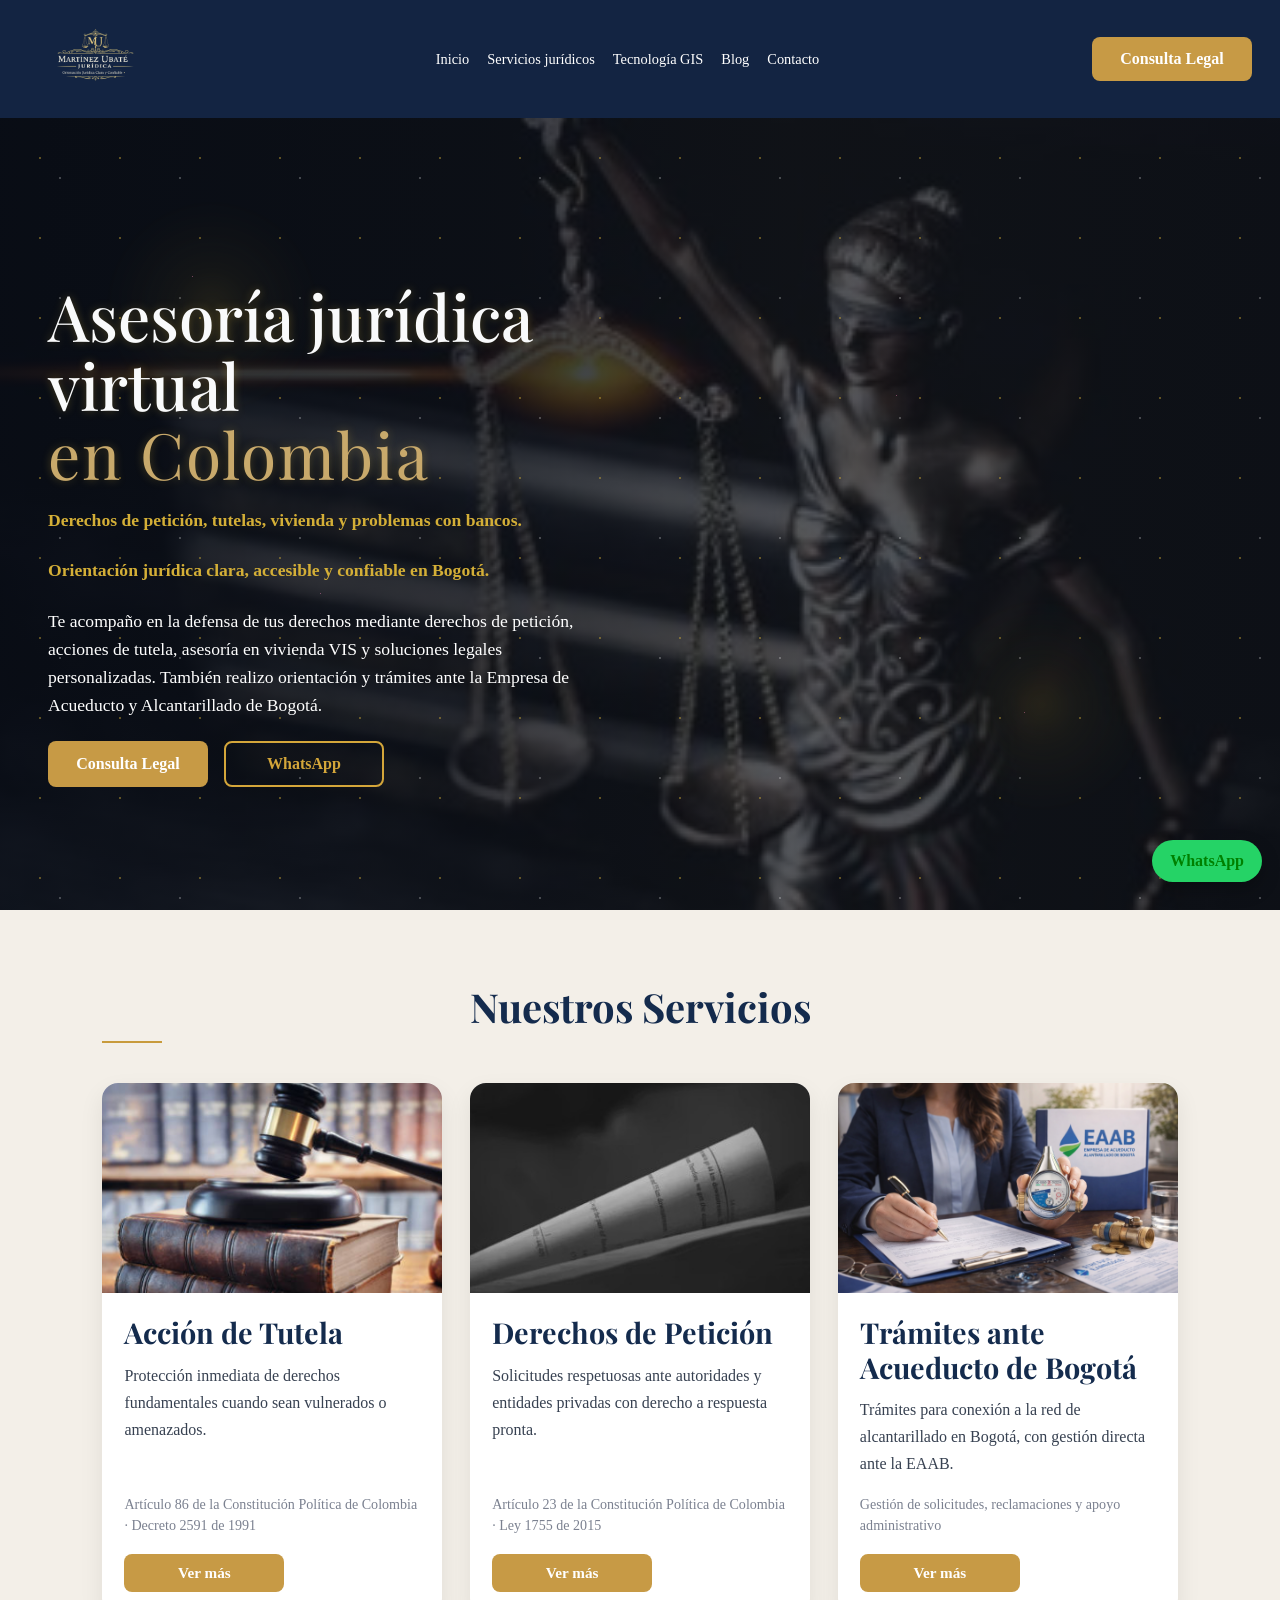
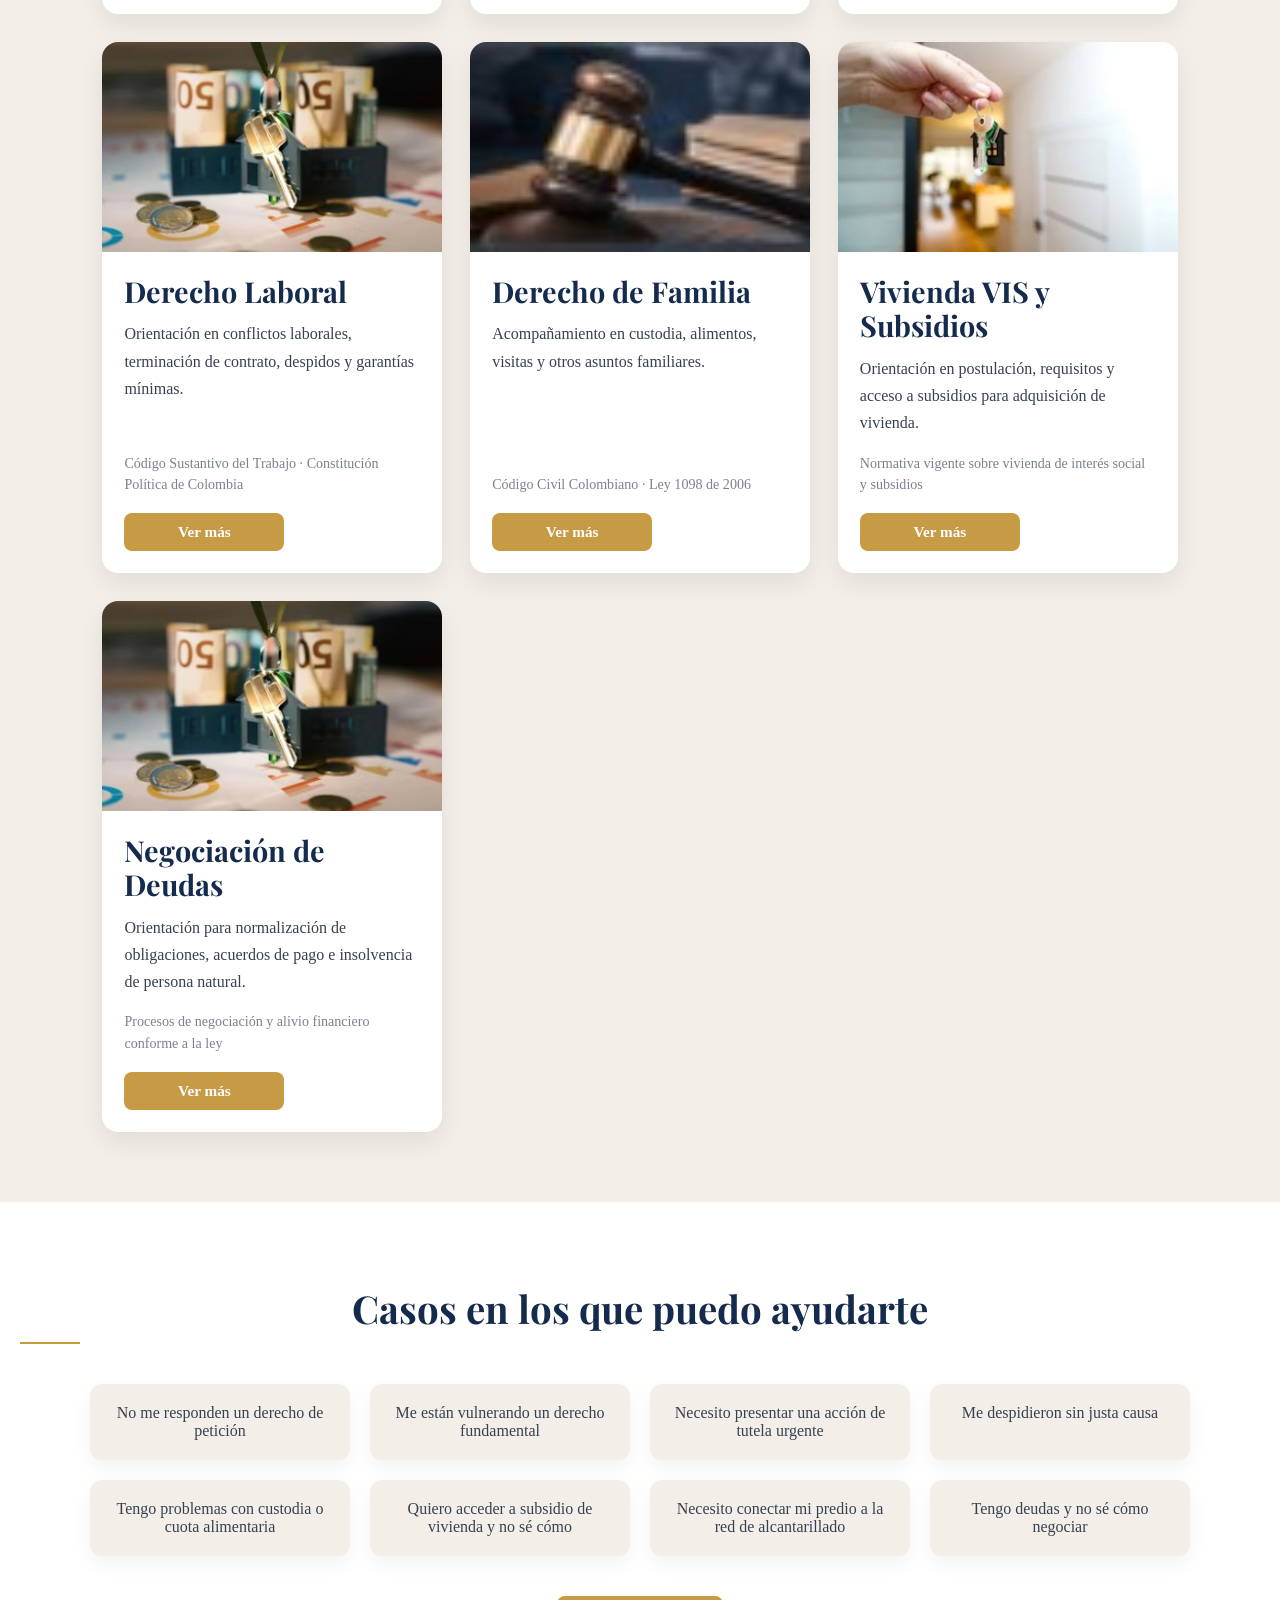
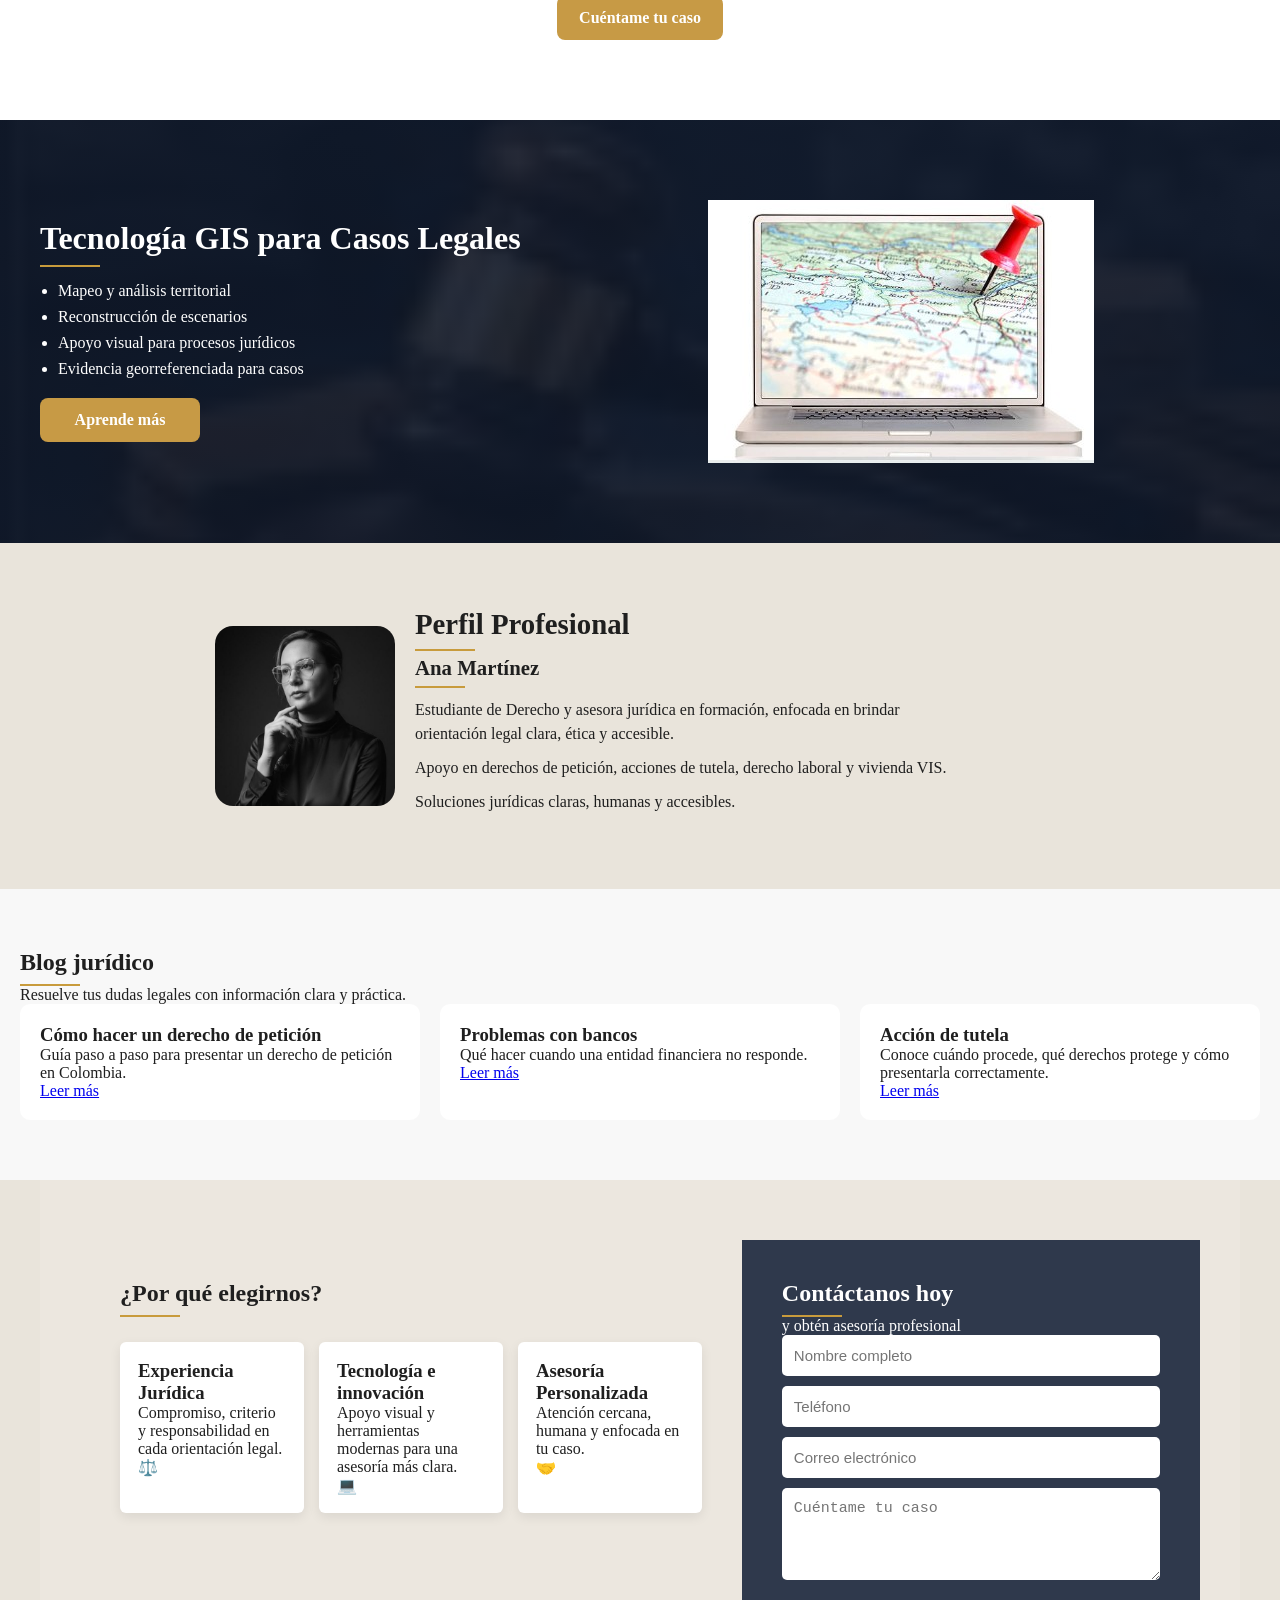
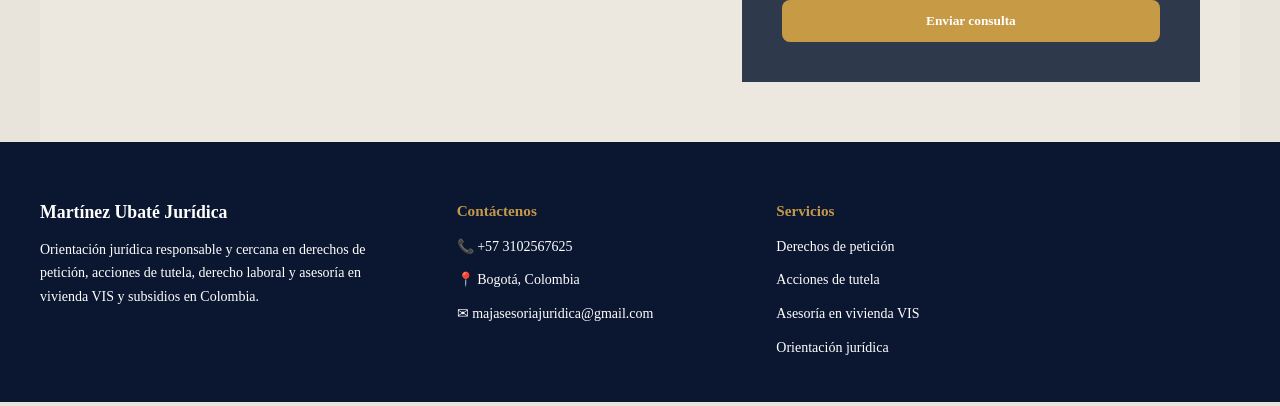
==== commit 45dba08f: "Agrego sección blog" ====
--- a/index.html
+++ b/index.html
@@ -25,77 +25,6 @@
       <a href="#servicios">Servicios jurídicos</a>
       <a href="#tecnologia">Tecnología GIS</a>
       <a href="#blog">Blog</a>
-
-      <section class="how-work-section" id="como-trabajo">
-  <div class="container">
-    <h2>¿Cómo trabajo?</h2>
-    <p class="section-intro">
-      Te ofrezco una orientación jurídica clara, virtual y organizada para ayudarte a entender tu caso y tomar decisiones mejor informadas.
-    </p>
-
-    <div class="how-work-grid">
-      <div class="how-card">
-        <h3>1. Me cuentas tu caso</h3>
-        <p>Escribes por WhatsApp y me explicas de forma general tu situación.</p>
-      </div>
-
-      <div class="how-card">
-        <h3>2. Reviso la información</h3>
-        <p>Analizo el contexto, los documentos y el tipo de apoyo que puedes necesitar.</p>
-      </div>
-
-      <div class="how-card">
-        <h3>3. Te oriento</h3>
-        <p>Recibes una guía clara sobre el paso a seguir, según tu caso.</p>
-      </div>
-
-      <div class="how-card">
-        <h3>4. Definimos el siguiente paso</h3>
-        <p>Si lo necesitas, avanzamos con la elaboración del documento o la orientación correspondiente.</p>
-      </div>
-    </div>
-  </div>
-</section>
-
-<section class="faq-section" id="preguntas">
-  <div class="container">
-    <h2>Preguntas frecuentes</h2>
-
-    <div class="faq-box">
-      <h3>¿La asesoría es virtual?</h3>
-      <p>Sí. La orientación se presta de forma virtual, para facilitar el acompañamiento desde cualquier lugar.</p>
-
-      <h3>¿Puedo consultar un caso de EPS, banco o vivienda?</h3>
-      <p>Sí. Puedes escribirme para revisar casos relacionados con derechos de petición, tutela, bancos, deudas, vivienda y otras situaciones jurídicas.</p>
-
-      <h3>¿Debo tener todos los documentos?</h3>
-      <p>No siempre. Puedes contarme tu caso primero y revisaré contigo qué soportes serían importantes.</p>
-
-      <h3>¿Qué pasa después de escribir por WhatsApp?</h3>
-      <p>Se revisa de forma inicial tu situación para orientarte sobre el paso más adecuado según tu caso.</p>
-    </div>
-  </div>
-</section>
-
-<section class="faq-section" id="preguntas">
-  <div class="container">
-    <h2>Preguntas frecuentes</h2>
-
-    <div class="faq-box">
-      <h3>¿La asesoría es virtual?</h3>
-      <p>Sí. La orientación se presta de forma virtual, para facilitar el acompañamiento desde cualquier lugar.</p>
-
-      <h3>¿Puedo consultar un caso de EPS, banco o vivienda?</h3>
-      <p>Sí. Puedes escribirme para revisar casos relacionados con derechos de petición, tutela, bancos, deudas, vivienda y otras situaciones jurídicas.</p>
-
-      <h3>¿Debo tener todos los documentos?</h3>
-      <p>No siempre. Puedes contarme tu caso primero y revisaré contigo qué soportes serían importantes.</p>
-
-      <h3>¿Qué pasa después de escribir por WhatsApp?</h3>
-      <p>Se revisa de forma inicial tu situación para orientarte sobre el paso más adecuado según tu caso.</p>
-    </div>
-  </div>
-</section>
 
       <a href="#contacto">Contacto</a>
     </nav>
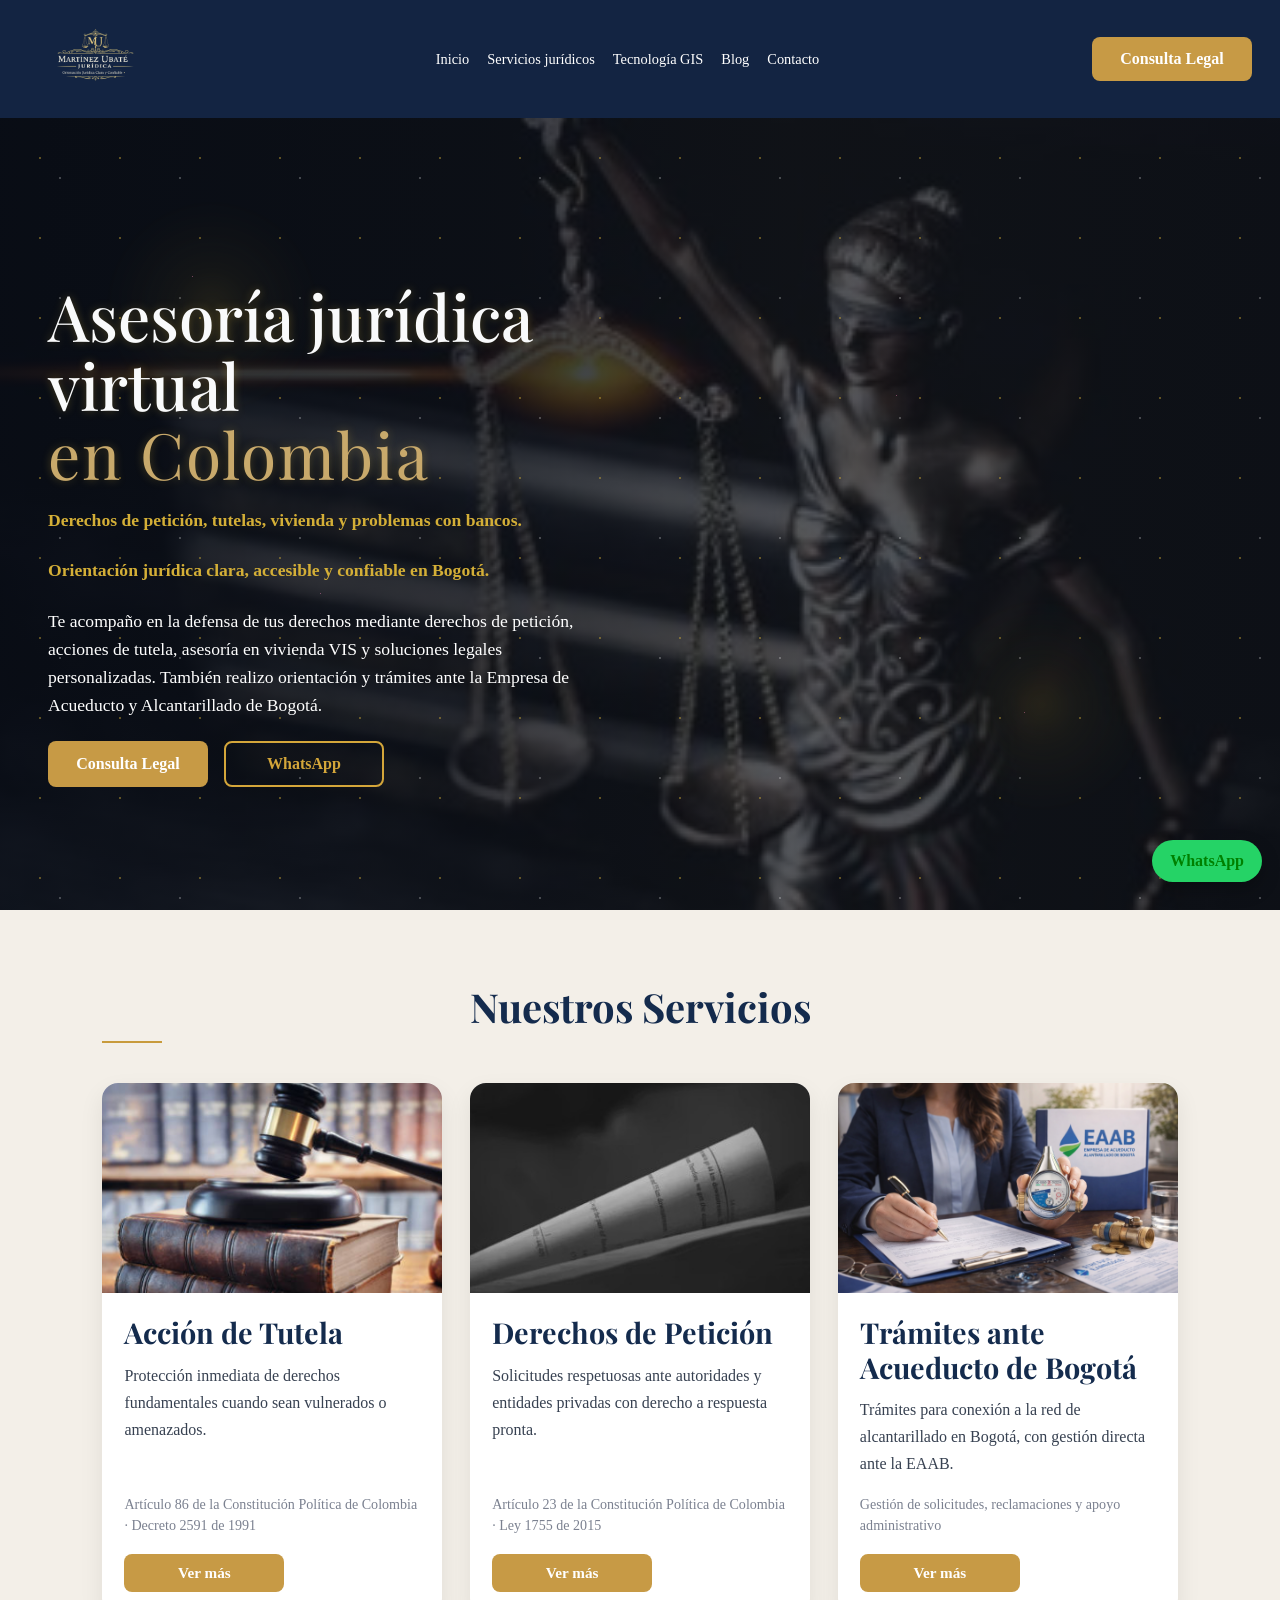
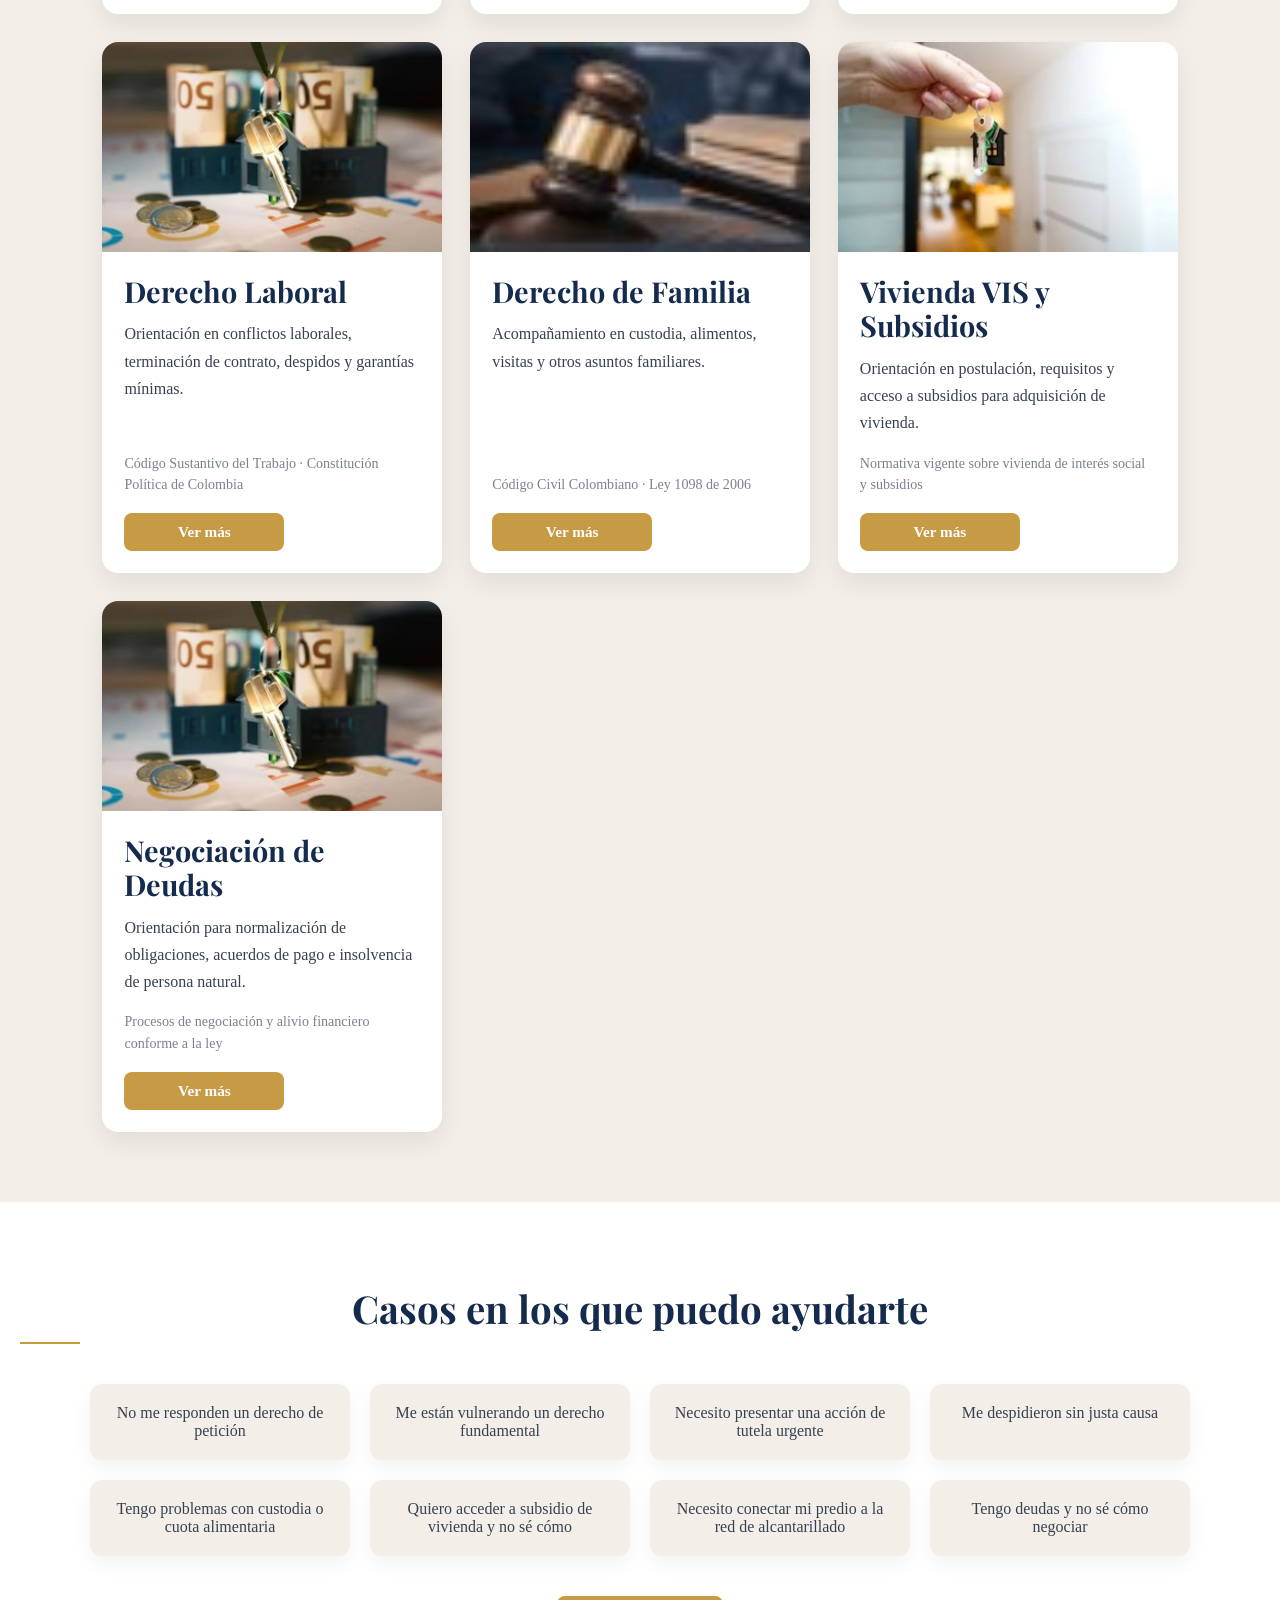
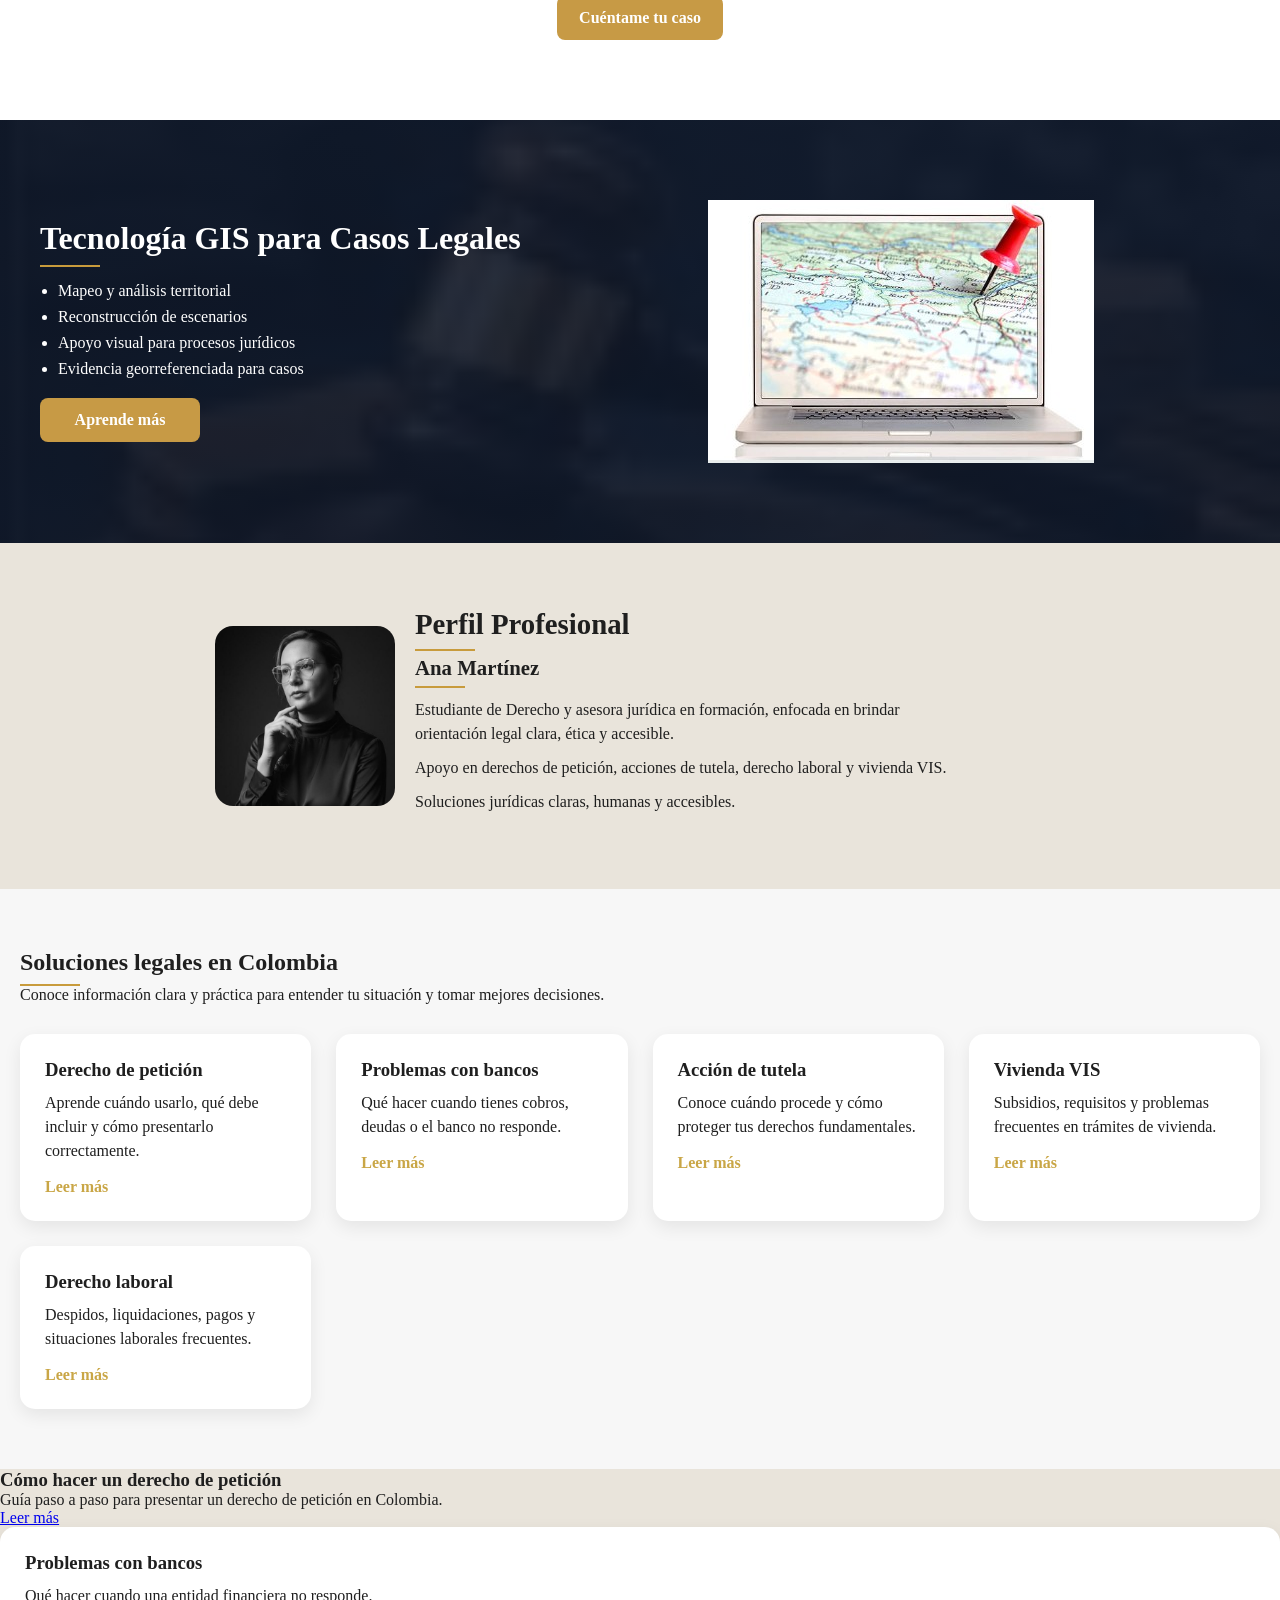
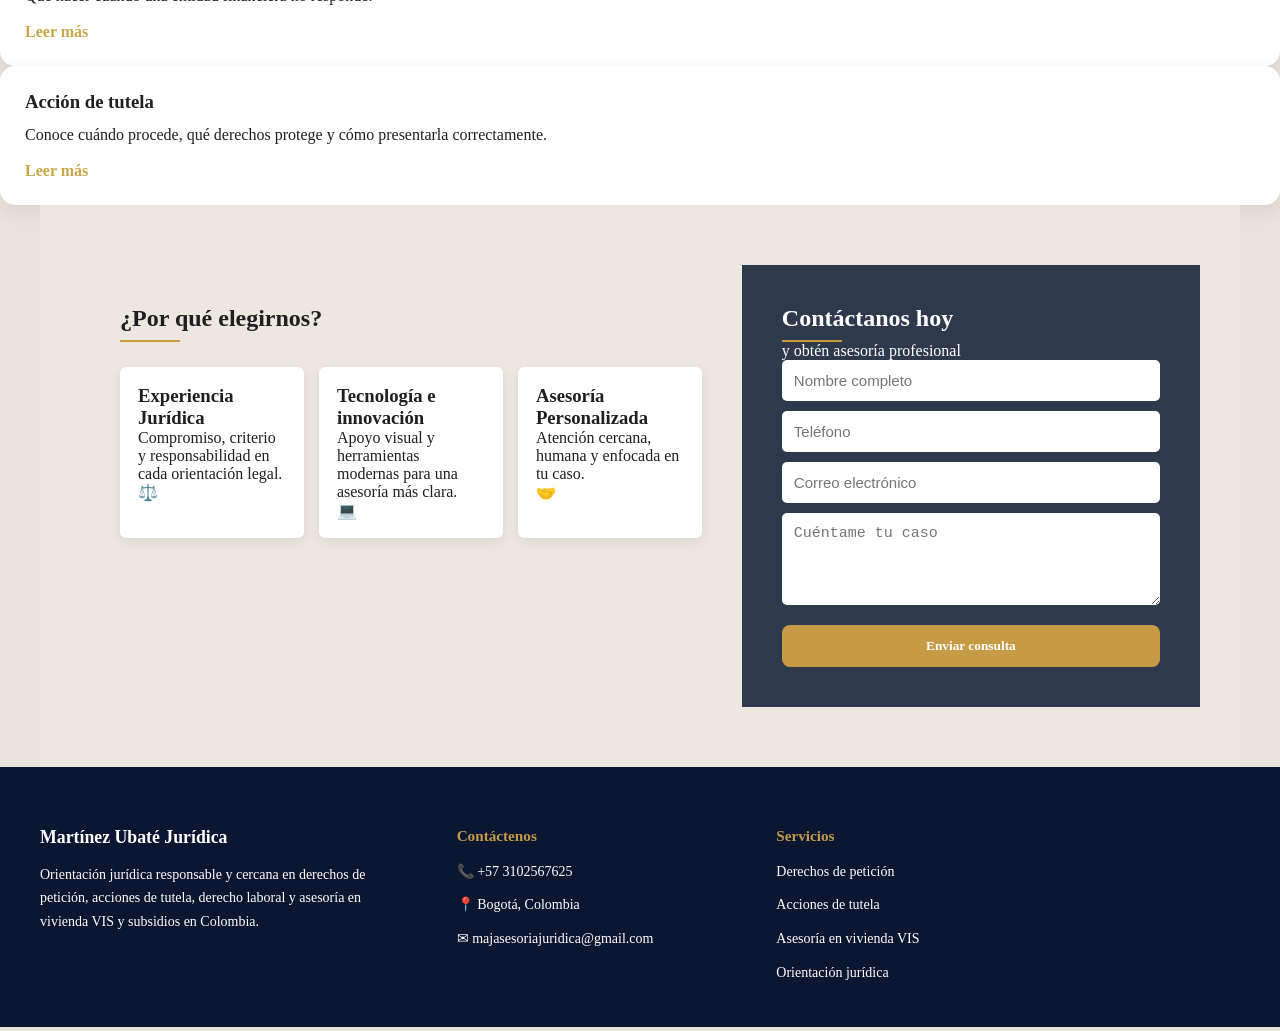
==== commit 213e485b: "Agrego sección blog" ====
--- a/index.html
+++ b/index.html
@@ -264,12 +264,43 @@
 
 <!-- BLOG -->
 <section id="blog" class="blog-section">
-  <h2>Blog jurídico</h2>
-  <p>Resuelve tus dudas legales con información clara y práctica.</p>
+  <h2>Soluciones legales en Colombia</h2>
+  <p>Conoce información clara y práctica para entender tu situación y tomar mejores decisiones.</p>
 
   <div class="blog-grid">
 
     <div class="blog-card">
+      <h3>Derecho de petición</h3>
+      <p>Aprende cuándo usarlo, qué debe incluir y cómo presentarlo correctamente.</p>
+      <a href="derecho-peticion.html">Leer más</a>
+    </div>
+
+    <div class="blog-card">
+      <h3>Problemas con bancos</h3>
+      <p>Qué hacer cuando tienes cobros, deudas o el banco no responde.</p>
+      <a href="negociacion-deudas.html">Leer más</a>
+    </div>
+
+    <div class="blog-card">
+      <h3>Acción de tutela</h3>
+      <p>Conoce cuándo procede y cómo proteger tus derechos fundamentales.</p>
+      <a href="accion-tutela.html">Leer más</a>
+    </div>
+
+    <div class="blog-card">
+      <h3>Vivienda VIS</h3>
+      <p>Subsidios, requisitos y problemas frecuentes en trámites de vivienda.</p>
+      <a href="vivienda-vis.html">Leer más</a>
+    </div>
+
+    <div class="blog-card">
+      <h3>Derecho laboral</h3>
+      <p>Despidos, liquidaciones, pagos y situaciones laborales frecuentes.</p>
+      <a href="derecho-laboral.html">Leer más</a>
+    </div>
+
+  </div>
+</section>
       <h3>Cómo hacer un derecho de petición</h3>
       <p>Guía paso a paso para presentar un derecho de petición en Colombia.</p>
       <a href="derecho-peticion.html">Leer más</a>
--- a/styles.css
+++ b/styles.css
@@ -2808,60 +2808,68 @@
     padding: 28px;
   }
 }
-.how-work-section,
-.faq-section,
-.cta-section {
-  padding: 70px 20px;
-}
-
-.container {
-  max-width: 1100px;
-  margin: 0 auto;
-}
-
-.section-intro {
-  text-align: center;
-  max-width: 800px;
-  margin: 0 auto 35px;
-  line-height: 1.7;
-}
-
-.how-work-grid {
+.service-card,
+.blog-card {
+  transition: transform 0.3s ease, box-shadow 0.3s ease;
+}
+
+.service-card:hover,
+.blog-card:hover {
+  transform: translateY(-8px);
+  box-shadow: 0 12px 28px rgba(0, 0, 0, 0.12);
+}
+.blog-section {
+  padding: 60px 20px;
+  background: #f7f7f7;
+}
+
+.blog-grid {
   display: grid;
-  grid-template-columns: repeat(auto-fit, minmax(230px, 1fr));
-  gap: 24px;
+  grid-template-columns: repeat(auto-fit, minmax(280px, 1fr));
+  gap: 25px;
   margin-top: 30px;
 }
 
-.how-card,
-.faq-box,
-.cta-box {
-  background: #fff;
-  border-radius: 18px;
-  padding: 28px;
-  box-shadow: 0 8px 24px rgba(0, 0, 0, 0.08);
-}
-
-.how-card h3,
-.faq-box h3,
-.cta-box h2 {
-  margin-bottom: 12px;
-}
-
-.faq-box h3 {
-  margin-top: 18px;
-}
-
-.faq-box h3:first-child {
-  margin-top: 0;
-}
-
-.cta-section {
-  text-align: center;
-}
-
-.cta-box p {
-  max-width: 700px;
-  margin: 0 auto 20px;
-  line-height: 1.7;
+.blog-card {
+  background: #ffffff;
+  padding: 25px;
+  border-radius: 15px;
+  box-shadow: 0 6px 18px rgba(0, 0, 0, 0.08);
+  transition: all 0.3s ease;
+}
+
+.blog-card h3 {
+  margin-bottom: 10px;
+}
+
+.blog-card p {
+  margin-bottom: 15px;
+  line-height: 1.5;
+}
+
+.blog-card a {
+  color: #c9a646;
+  font-weight: bold;
+  text-decoration: none;
+}
+
+/* 🔥 EFECTO PRO */
+.blog-card:hover {
+  transform: translateY(-8px);
+  box-shadow: 0 14px 30px rgba(0, 0, 0, 0.12);
+}
+.case-card {
+  position: relative;
+  overflow: hidden;
+}
+
+.case-card::before {
+  content: "";
+  position: absolute;
+  top: 0;
+  left: 22px;
+  right: 22px;
+  height: 4px;
+  background: #c9a646;
+  border-radius: 0 0 8px 8px;
 }
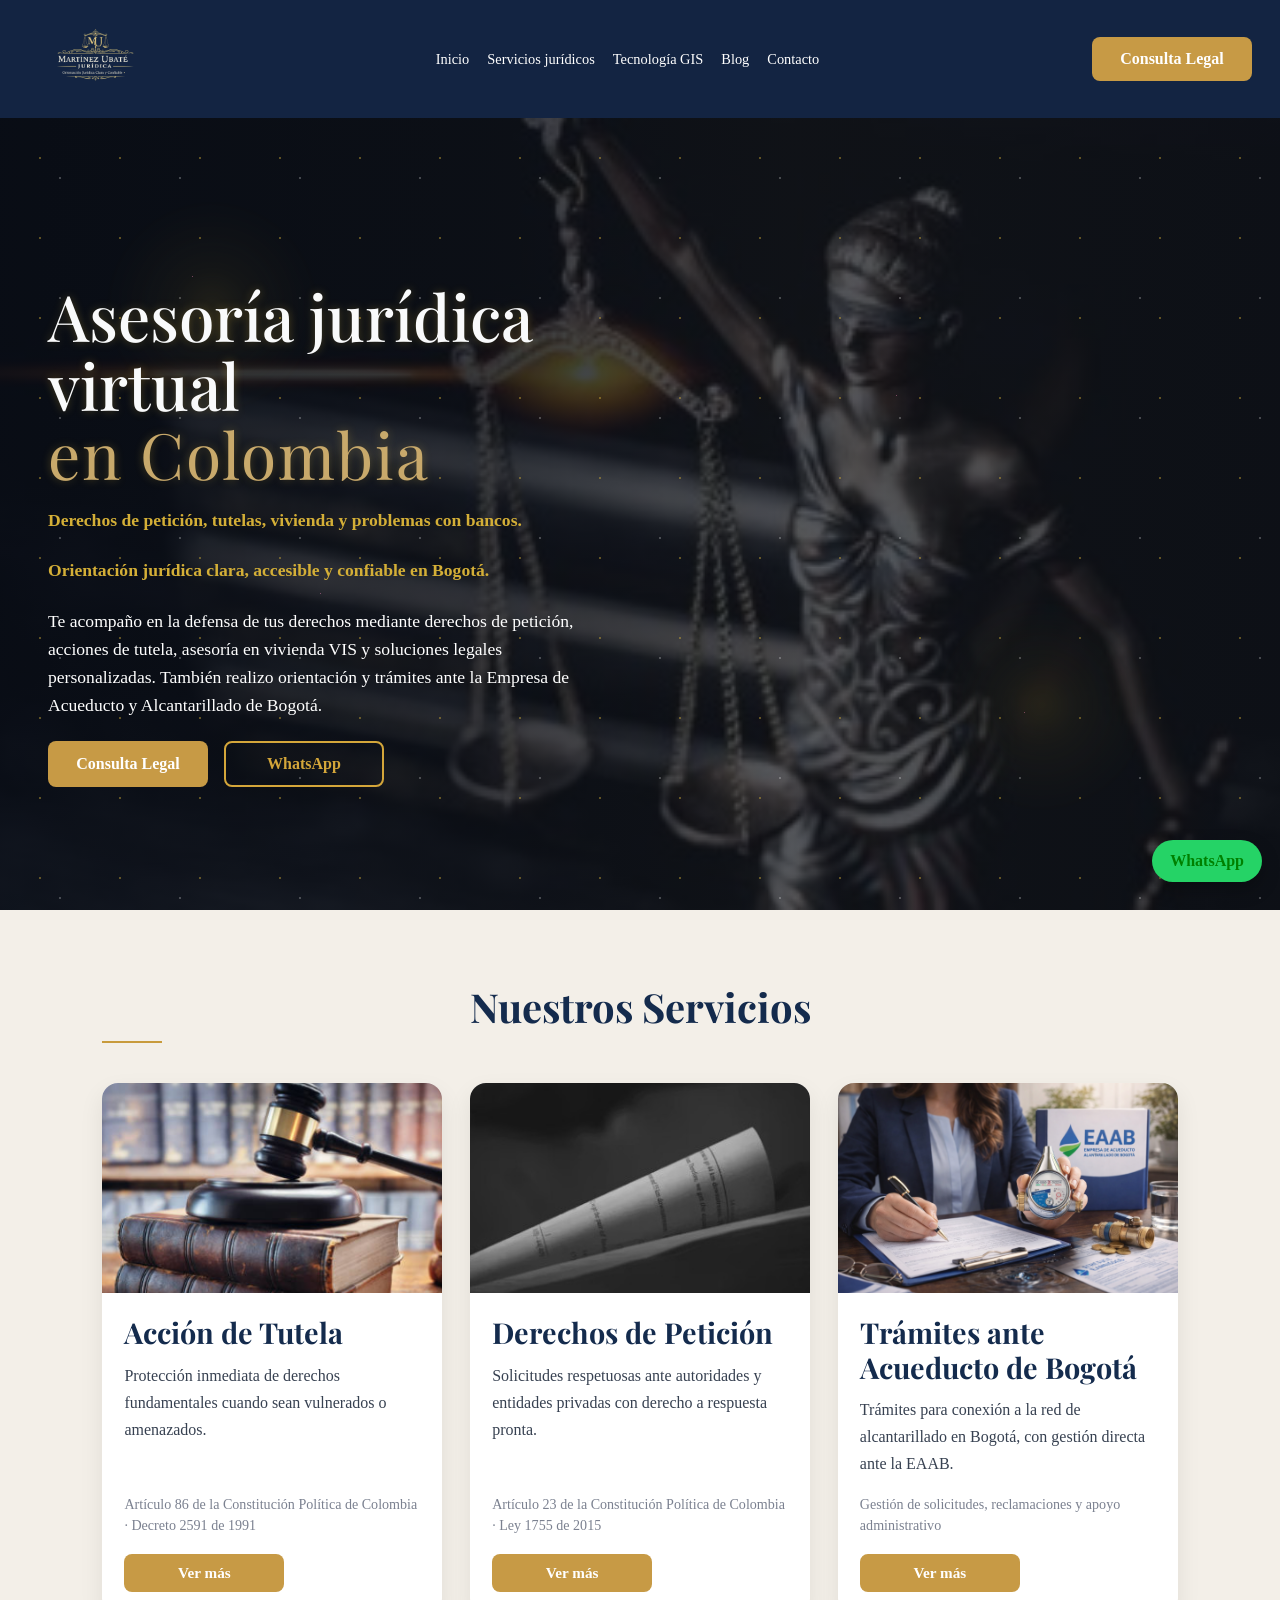
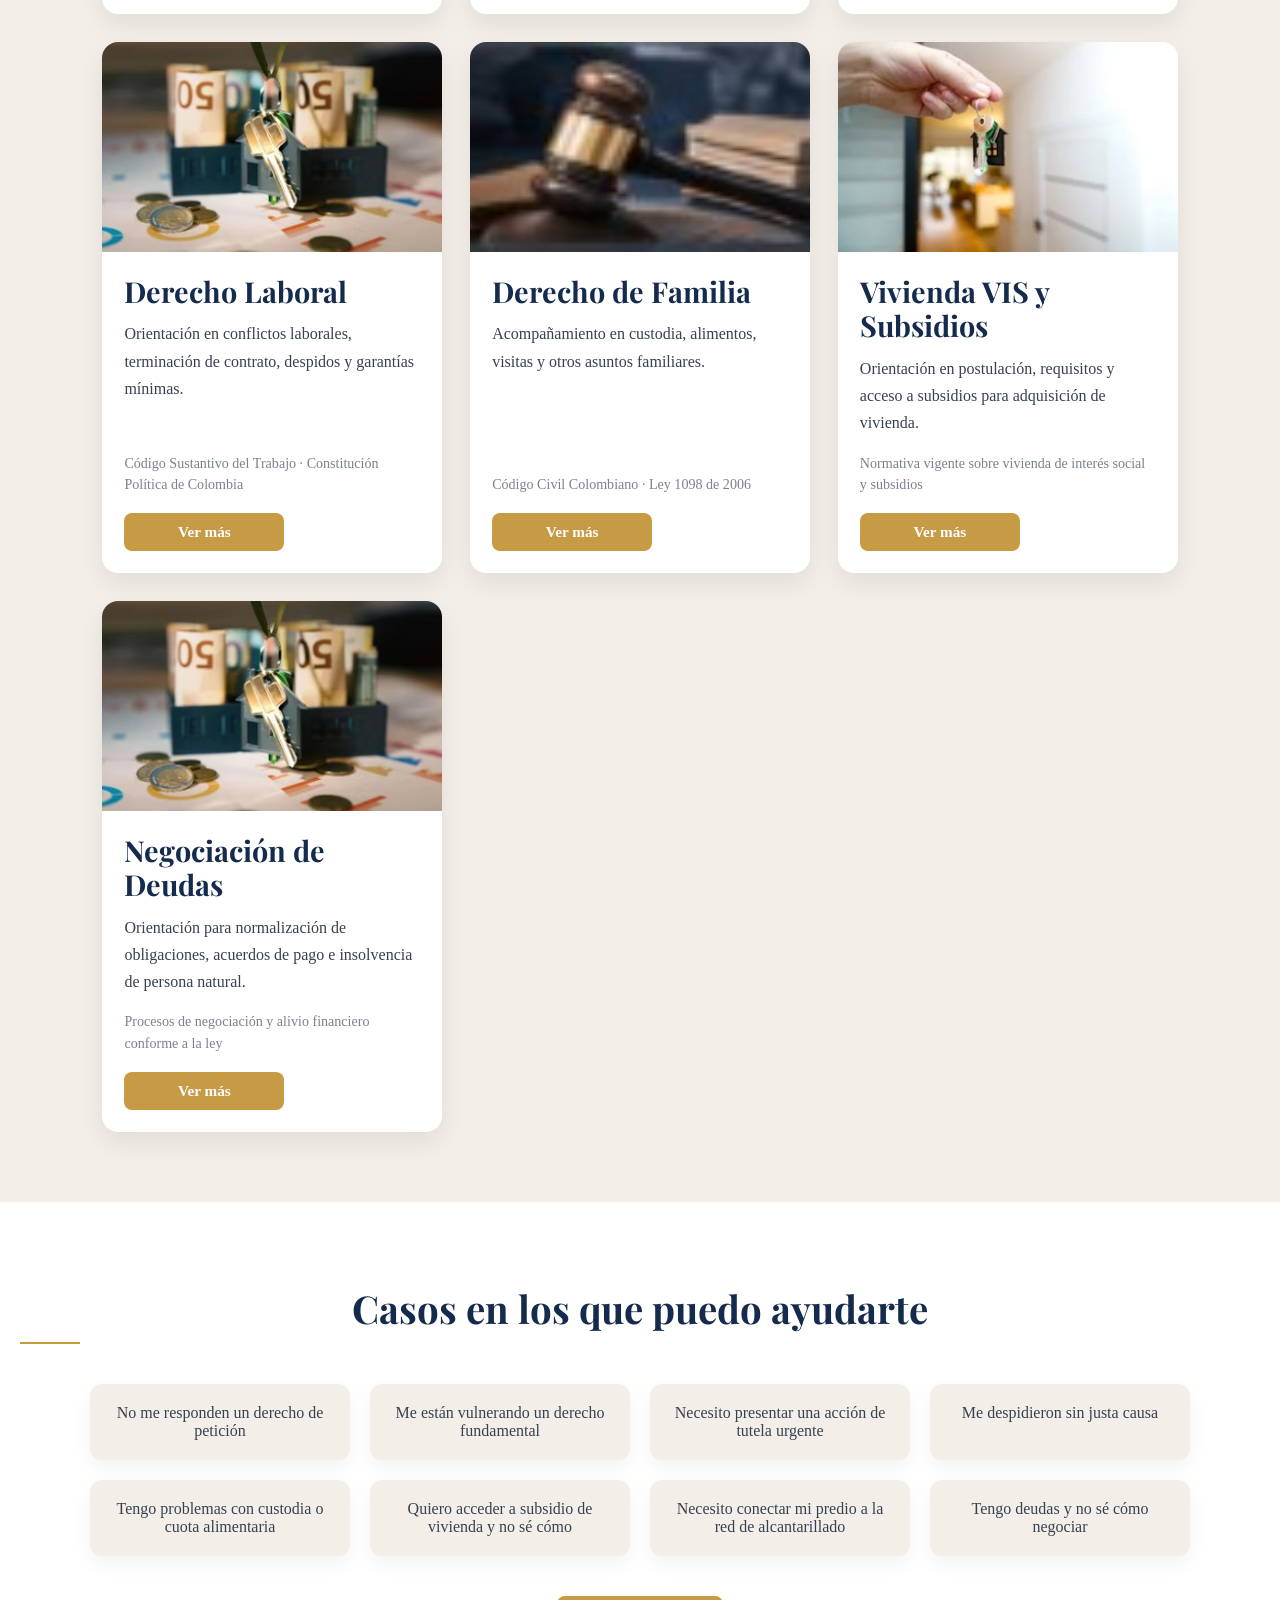
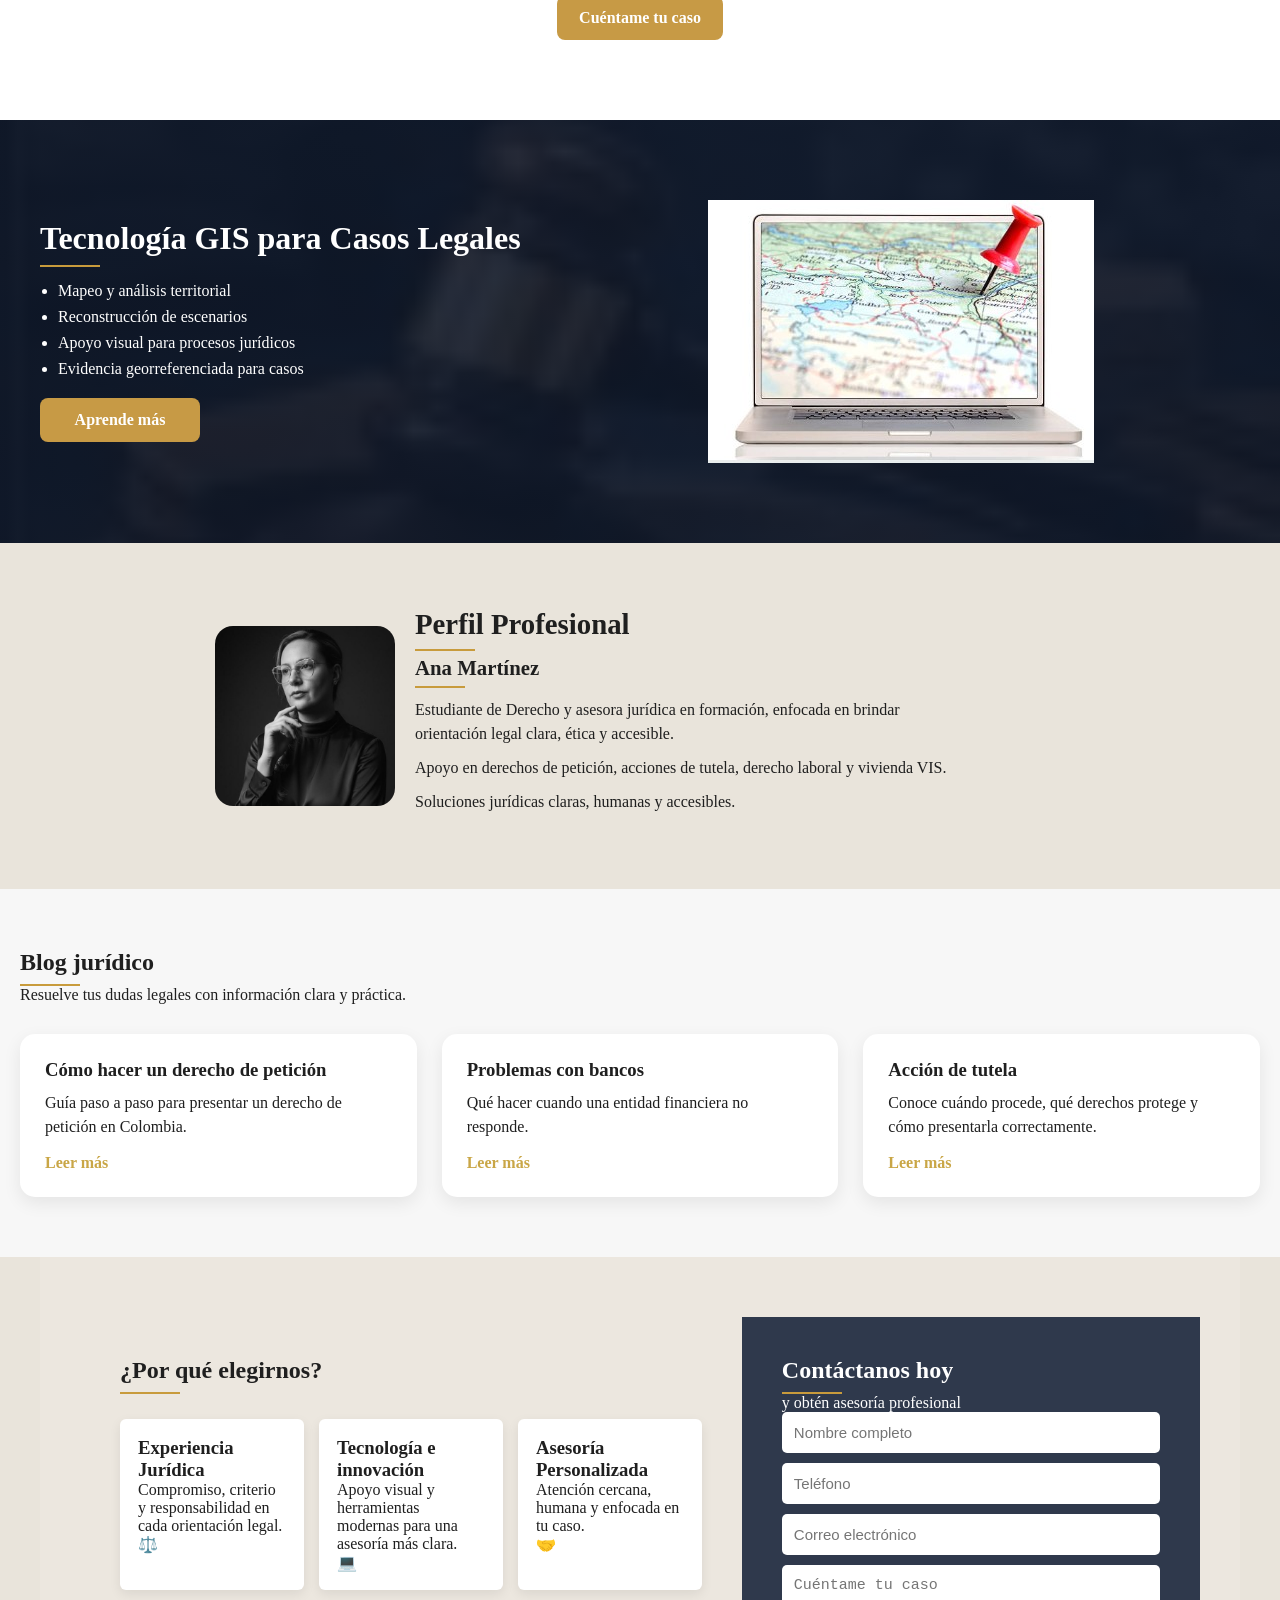
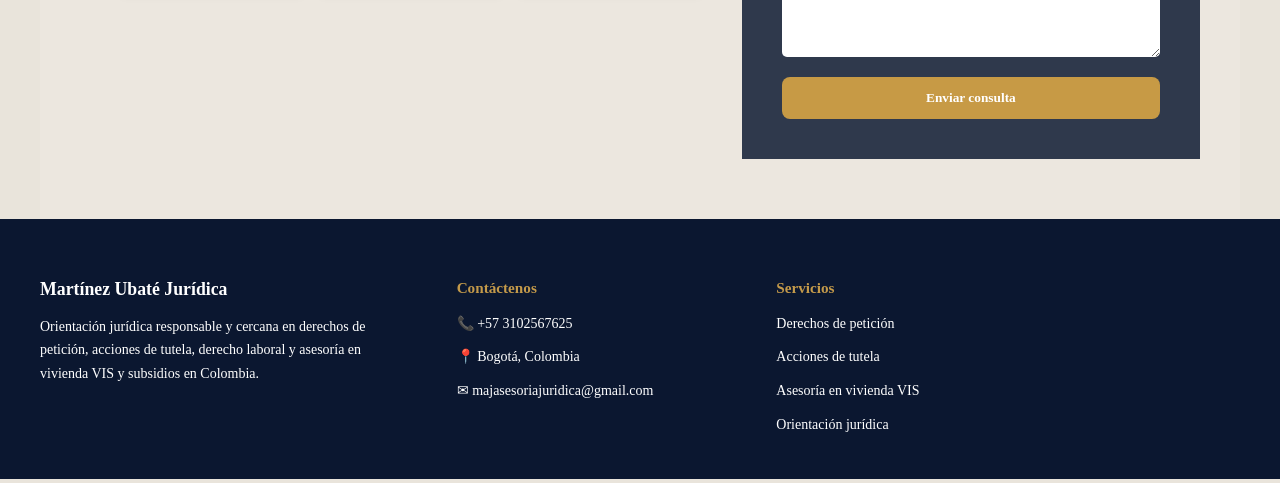
==== commit 4e8455a9: "Agrego sección blog" ====
--- a/index.html
+++ b/index.html
@@ -264,43 +264,12 @@
 
 <!-- BLOG -->
 <section id="blog" class="blog-section">
-  <h2>Soluciones legales en Colombia</h2>
-  <p>Conoce información clara y práctica para entender tu situación y tomar mejores decisiones.</p>
+  <h2>Blog jurídico</h2>
+  <p>Resuelve tus dudas legales con información clara y práctica.</p>
 
   <div class="blog-grid">
 
     <div class="blog-card">
-      <h3>Derecho de petición</h3>
-      <p>Aprende cuándo usarlo, qué debe incluir y cómo presentarlo correctamente.</p>
-      <a href="derecho-peticion.html">Leer más</a>
-    </div>
-
-    <div class="blog-card">
-      <h3>Problemas con bancos</h3>
-      <p>Qué hacer cuando tienes cobros, deudas o el banco no responde.</p>
-      <a href="negociacion-deudas.html">Leer más</a>
-    </div>
-
-    <div class="blog-card">
-      <h3>Acción de tutela</h3>
-      <p>Conoce cuándo procede y cómo proteger tus derechos fundamentales.</p>
-      <a href="accion-tutela.html">Leer más</a>
-    </div>
-
-    <div class="blog-card">
-      <h3>Vivienda VIS</h3>
-      <p>Subsidios, requisitos y problemas frecuentes en trámites de vivienda.</p>
-      <a href="vivienda-vis.html">Leer más</a>
-    </div>
-
-    <div class="blog-card">
-      <h3>Derecho laboral</h3>
-      <p>Despidos, liquidaciones, pagos y situaciones laborales frecuentes.</p>
-      <a href="derecho-laboral.html">Leer más</a>
-    </div>
-
-  </div>
-</section>
       <h3>Cómo hacer un derecho de petición</h3>
       <p>Guía paso a paso para presentar un derecho de petición en Colombia.</p>
       <a href="derecho-peticion.html">Leer más</a>
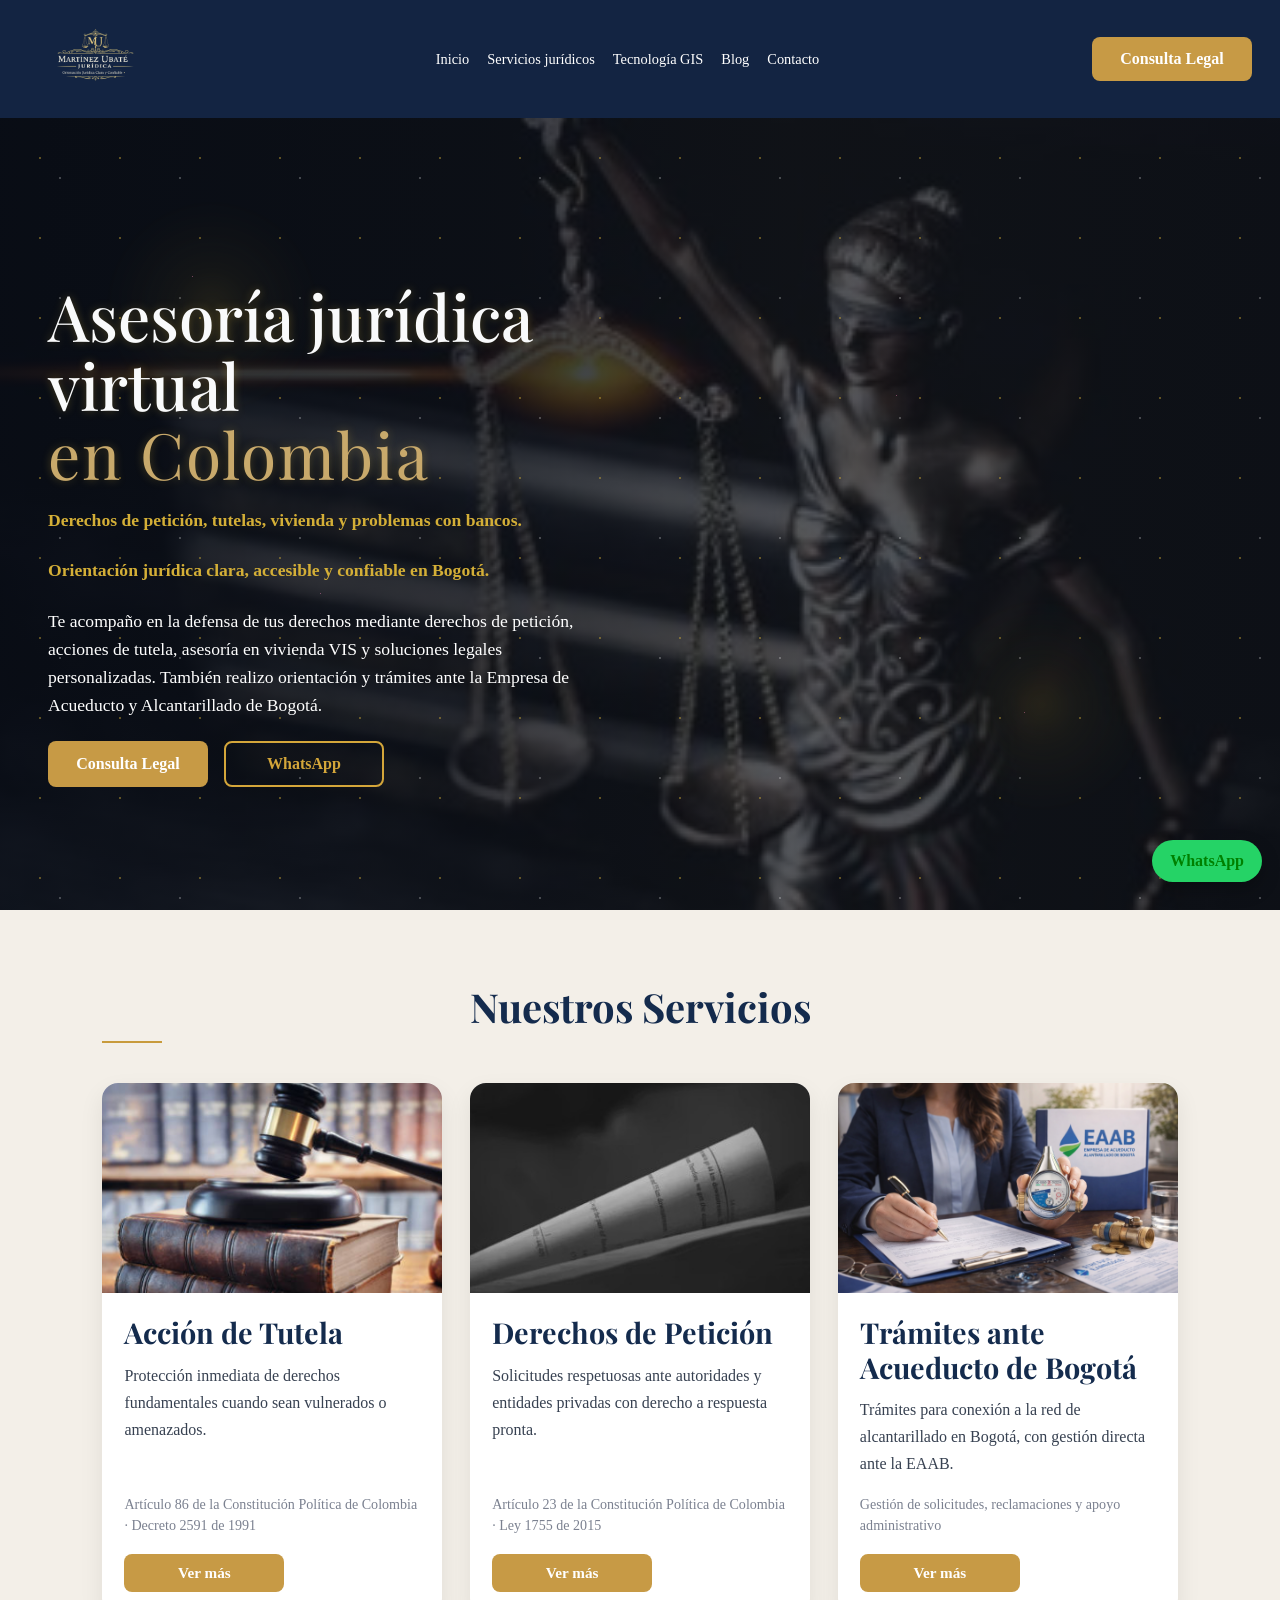
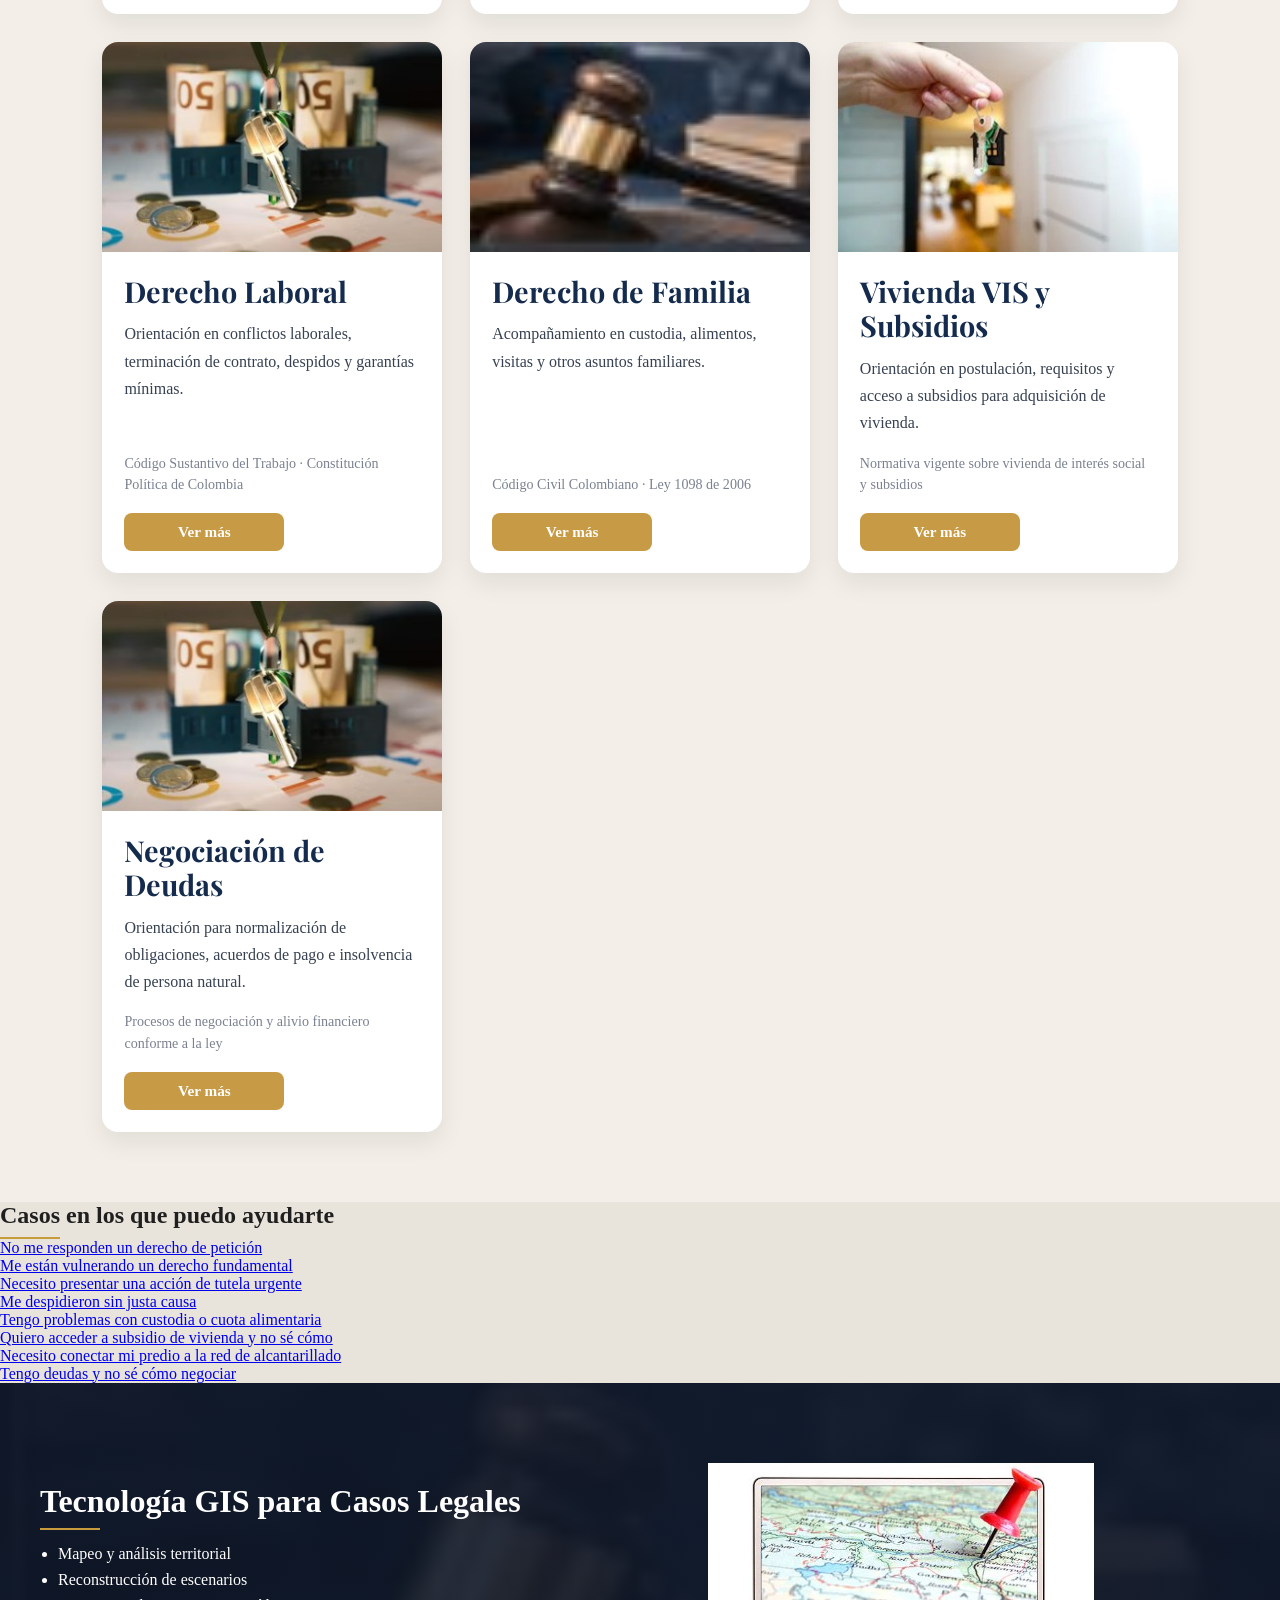
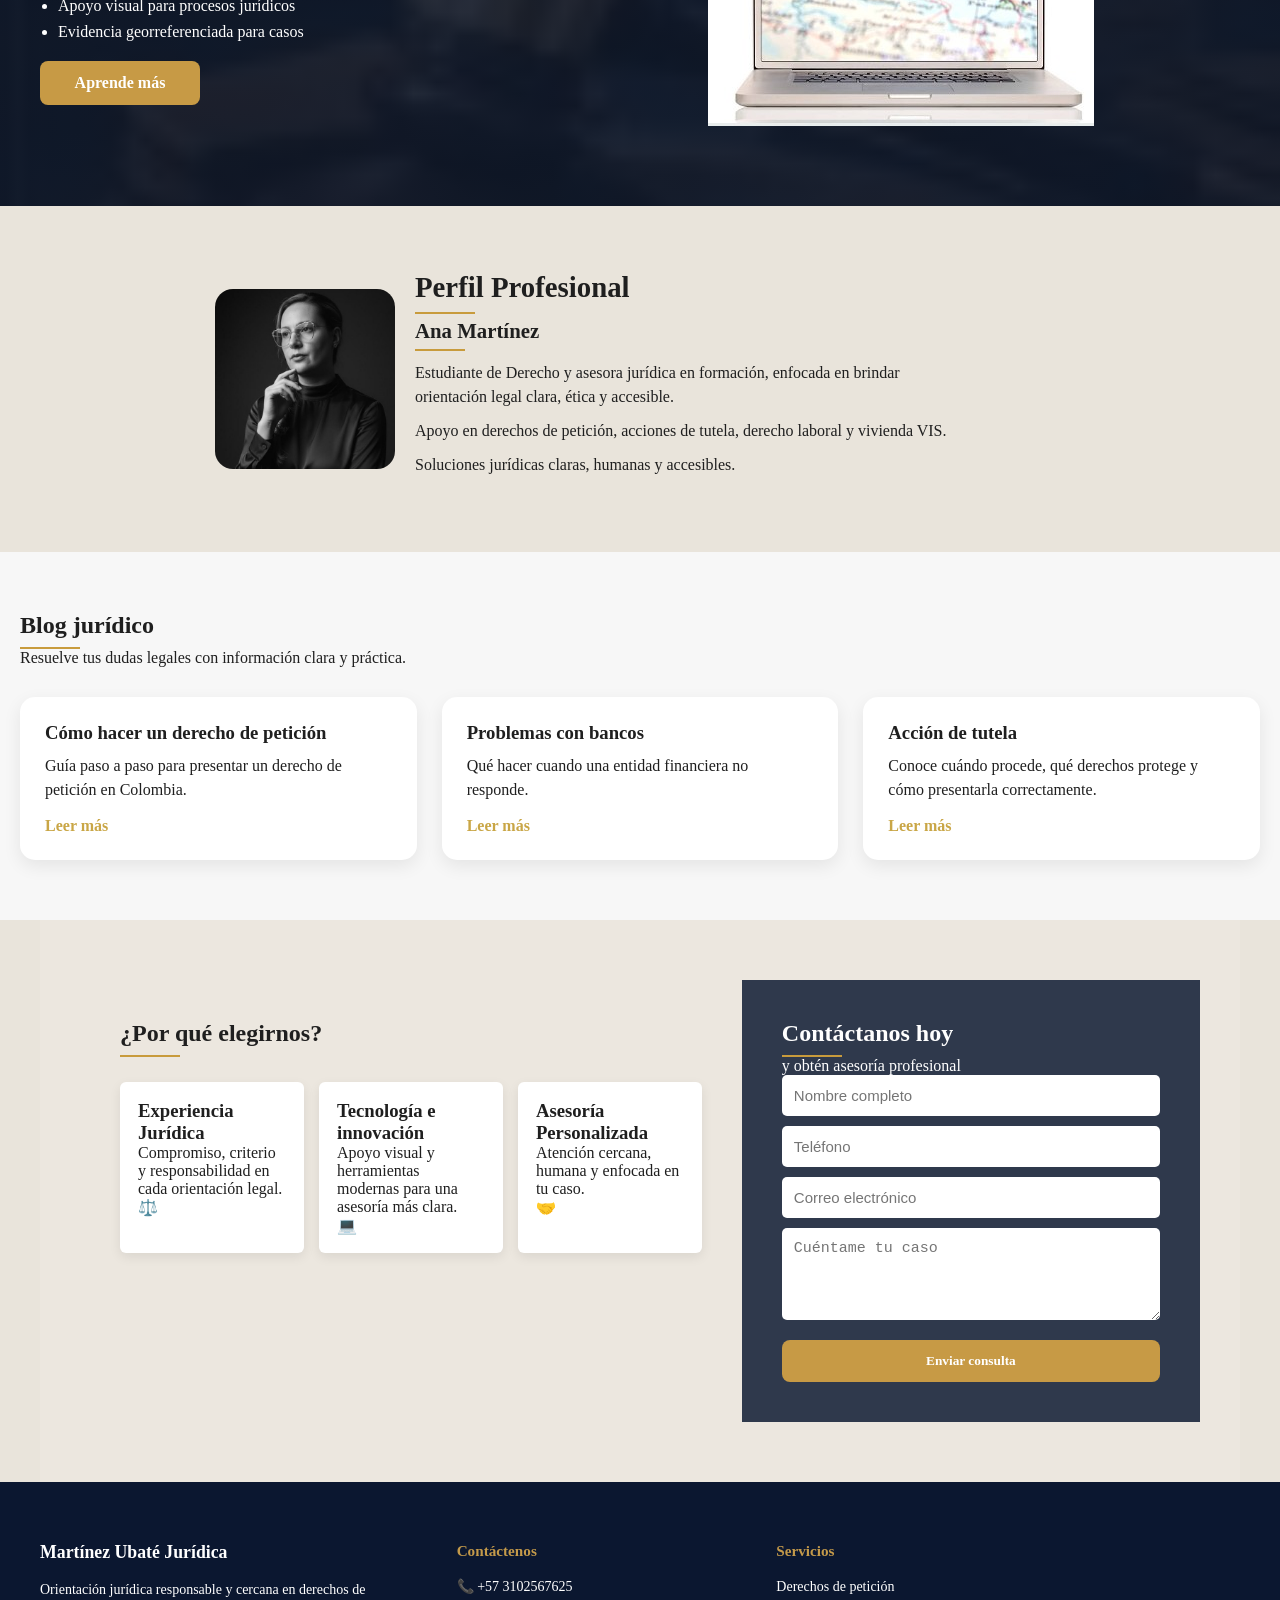
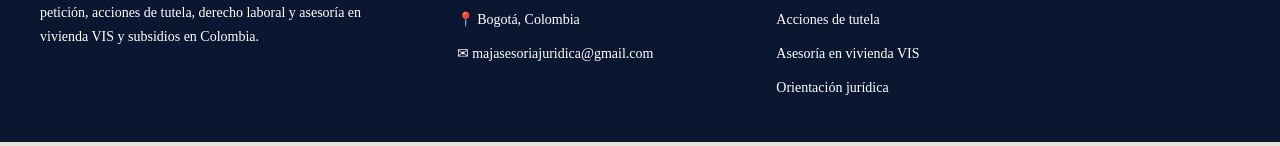
==== commit 6129f15c: "Agrego sección blog" ====
--- a/index.html
+++ b/index.html
@@ -170,49 +170,60 @@
 </div>
 </section>
 
-<section class="cases-section">
+<section class="casos-section">
   <h2>Casos en los que puedo ayudarte</h2>
 
-  <div class="cases-grid">
-
-    <div class="case-item">
-      No me responden un derecho de petición
-    </div>
-
-    <div class="case-item">
-      Me están vulnerando un derecho fundamental
-    </div>
-
-    <div class="case-item">
-      Necesito presentar una acción de tutela urgente
-    </div>
-
-    <div class="case-item">
-      Me despidieron sin justa causa
-    </div>
-
-    <div class="case-item">
-      Tengo problemas con custodia o cuota alimentaria
-    </div>
-
-    <div class="case-item">
-      Quiero acceder a subsidio de vivienda y no sé cómo
-    </div>
-
-    <div class="case-item">
-      Necesito conectar mi predio a la red de alcantarillado
-    </div>
-
-    <div class="case-item">
-      Tengo deudas y no sé cómo negociar
-    </div>
-
-  </div>
-
-  <a href="https://wa.me/573102567625?text=Hola,%20quiero%20asesoría%20sobre%20mi%20caso"
-     target="_blank" class="gold-btn">
-    Cuéntame tu caso
-  </a>
+  <div class="casos-grid">
+
+    <div class="caso">
+      <a href="no-responden-derecho-peticion.html">
+        No me responden un derecho de petición
+      </a>
+    </div>
+
+    <div class="caso">
+      <a href="accion-tutela.html">
+        Me están vulnerando un derecho fundamental
+      </a>
+    </div>
+
+    <div class="caso">
+      <a href="accion-tutela.html">
+        Necesito presentar una acción de tutela urgente
+      </a>
+    </div>
+
+    <div class="caso">
+      <a href="despido-sin-justa-causa.html">
+        Me despidieron sin justa causa
+      </a>
+    </div>
+
+    <div class="caso">
+      <a href="derecho-familia.html">
+        Tengo problemas con custodia o cuota alimentaria
+      </a>
+    </div>
+
+    <div class="caso">
+      <a href="vivienda-vis.html">
+        Quiero acceder a subsidio de vivienda y no sé cómo
+      </a>
+    </div>
+
+    <div class="caso">
+      <a href="acueducto.html">
+        Necesito conectar mi predio a la red de alcantarillado
+      </a>
+    </div>
+
+    <div class="caso">
+      <a href="no-puedo-pagar-deudas.html">
+        Tengo deudas y no sé cómo negociar
+      </a>
+    </div>
+
+  </div>
 </section>
 
   <section class="tech-section" id="tecnologia">
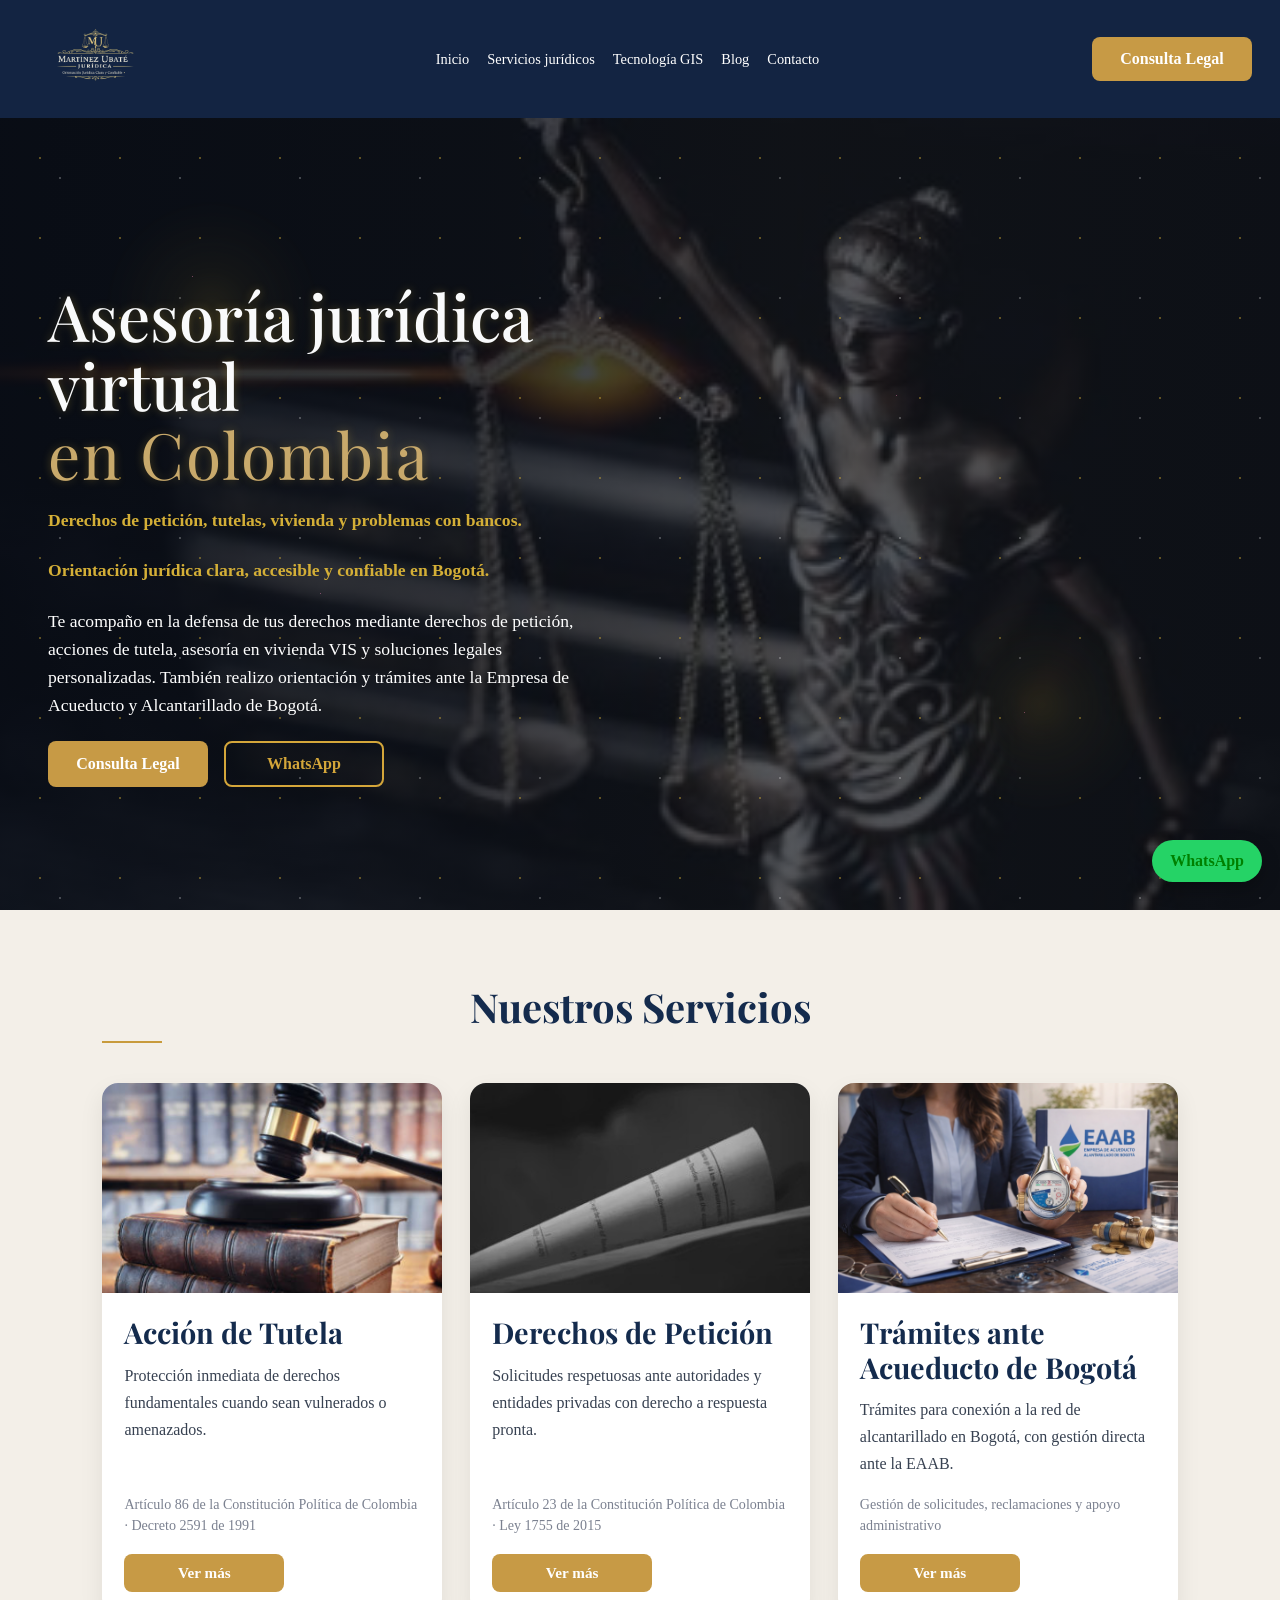
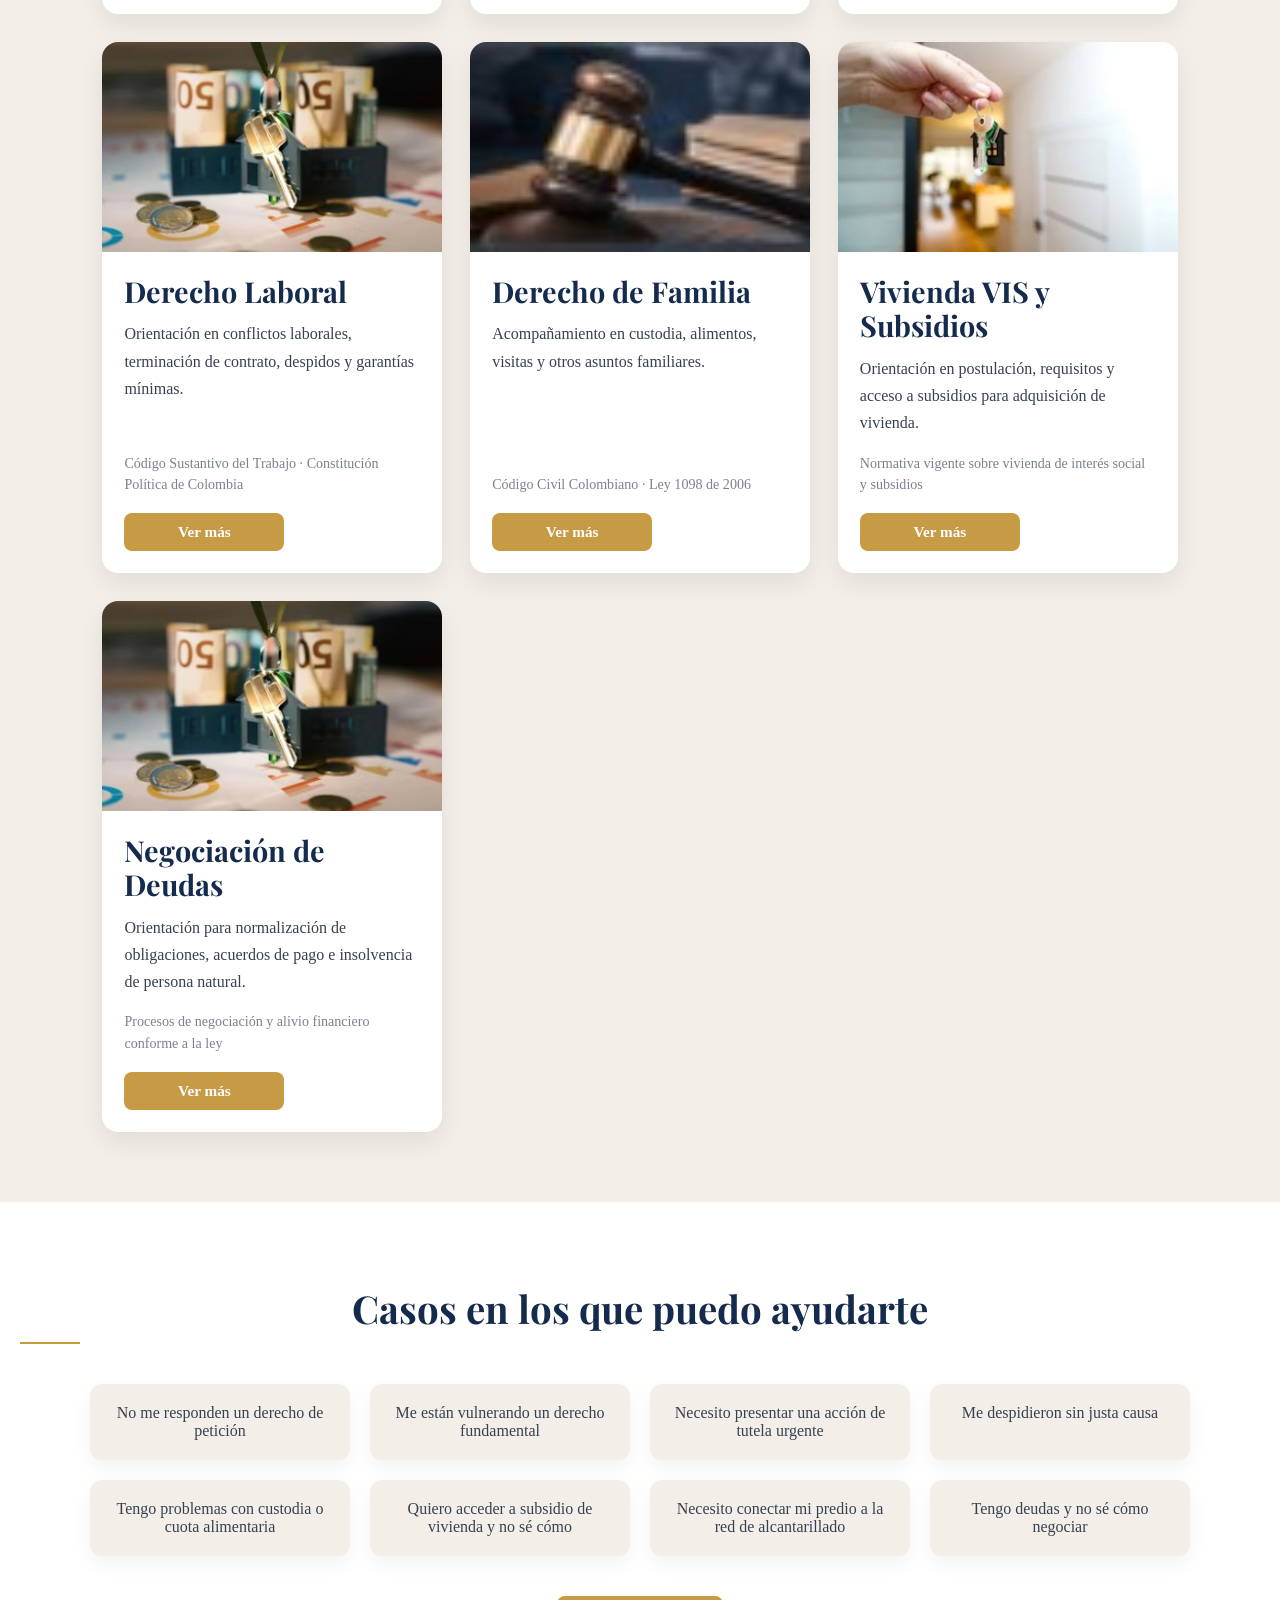
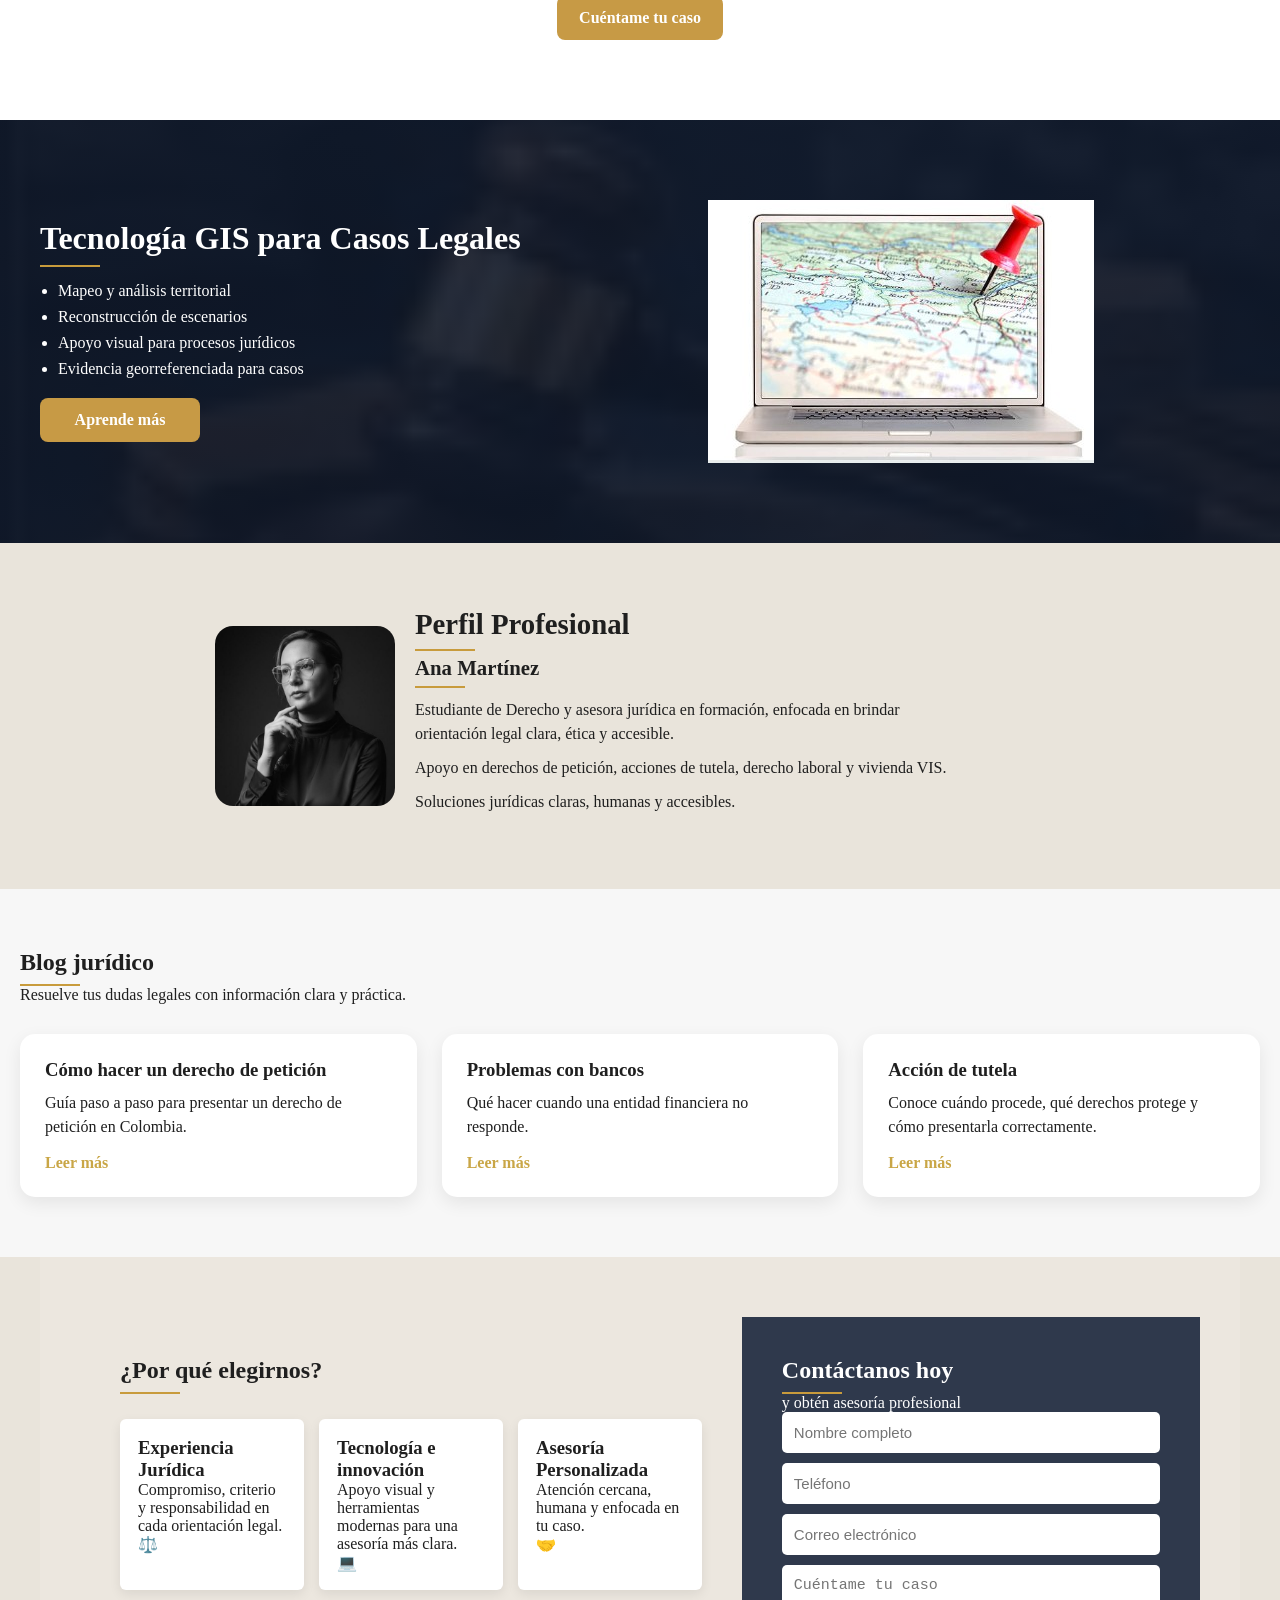
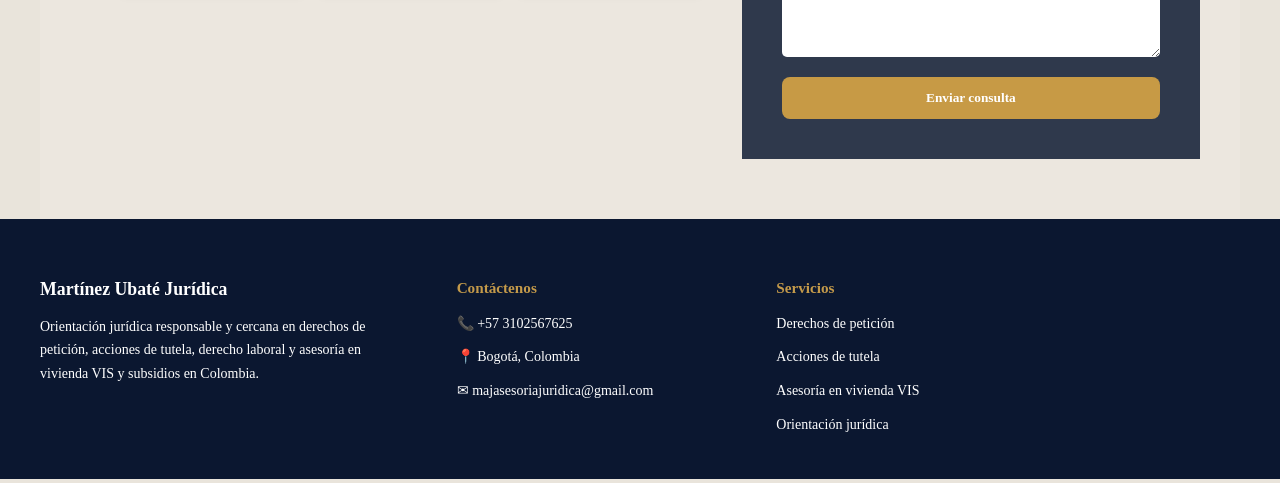
==== commit 8481c1db: "Agrego sección blog" ====
--- a/index.html
+++ b/index.html
@@ -170,60 +170,49 @@
 </div>
 </section>
 
-<section class="casos-section">
+<section class="cases-section">
   <h2>Casos en los que puedo ayudarte</h2>
 
-  <div class="casos-grid">
-
-    <div class="caso">
-      <a href="no-responden-derecho-peticion.html">
-        No me responden un derecho de petición
-      </a>
-    </div>
-
-    <div class="caso">
-      <a href="accion-tutela.html">
-        Me están vulnerando un derecho fundamental
-      </a>
-    </div>
-
-    <div class="caso">
-      <a href="accion-tutela.html">
-        Necesito presentar una acción de tutela urgente
-      </a>
-    </div>
-
-    <div class="caso">
-      <a href="despido-sin-justa-causa.html">
-        Me despidieron sin justa causa
-      </a>
-    </div>
-
-    <div class="caso">
-      <a href="derecho-familia.html">
-        Tengo problemas con custodia o cuota alimentaria
-      </a>
-    </div>
-
-    <div class="caso">
-      <a href="vivienda-vis.html">
-        Quiero acceder a subsidio de vivienda y no sé cómo
-      </a>
-    </div>
-
-    <div class="caso">
-      <a href="acueducto.html">
-        Necesito conectar mi predio a la red de alcantarillado
-      </a>
-    </div>
-
-    <div class="caso">
-      <a href="no-puedo-pagar-deudas.html">
-        Tengo deudas y no sé cómo negociar
-      </a>
-    </div>
-
-  </div>
+  <div class="cases-grid">
+
+    <div class="case-item">
+      No me responden un derecho de petición
+    </div>
+
+    <div class="case-item">
+      Me están vulnerando un derecho fundamental
+    </div>
+
+    <div class="case-item">
+      Necesito presentar una acción de tutela urgente
+    </div>
+
+    <div class="case-item">
+      Me despidieron sin justa causa
+    </div>
+
+    <div class="case-item">
+      Tengo problemas con custodia o cuota alimentaria
+    </div>
+
+    <div class="case-item">
+      Quiero acceder a subsidio de vivienda y no sé cómo
+    </div>
+
+    <div class="case-item">
+      Necesito conectar mi predio a la red de alcantarillado
+    </div>
+
+    <div class="case-item">
+      Tengo deudas y no sé cómo negociar
+    </div>
+
+  </div>
+
+  <a href="https://wa.me/573102567625?text=Hola,%20quiero%20asesoría%20sobre%20mi%20caso"
+     target="_blank" class="gold-btn">
+    Cuéntame tu caso
+  </a>
 </section>
 
   <section class="tech-section" id="tecnologia">
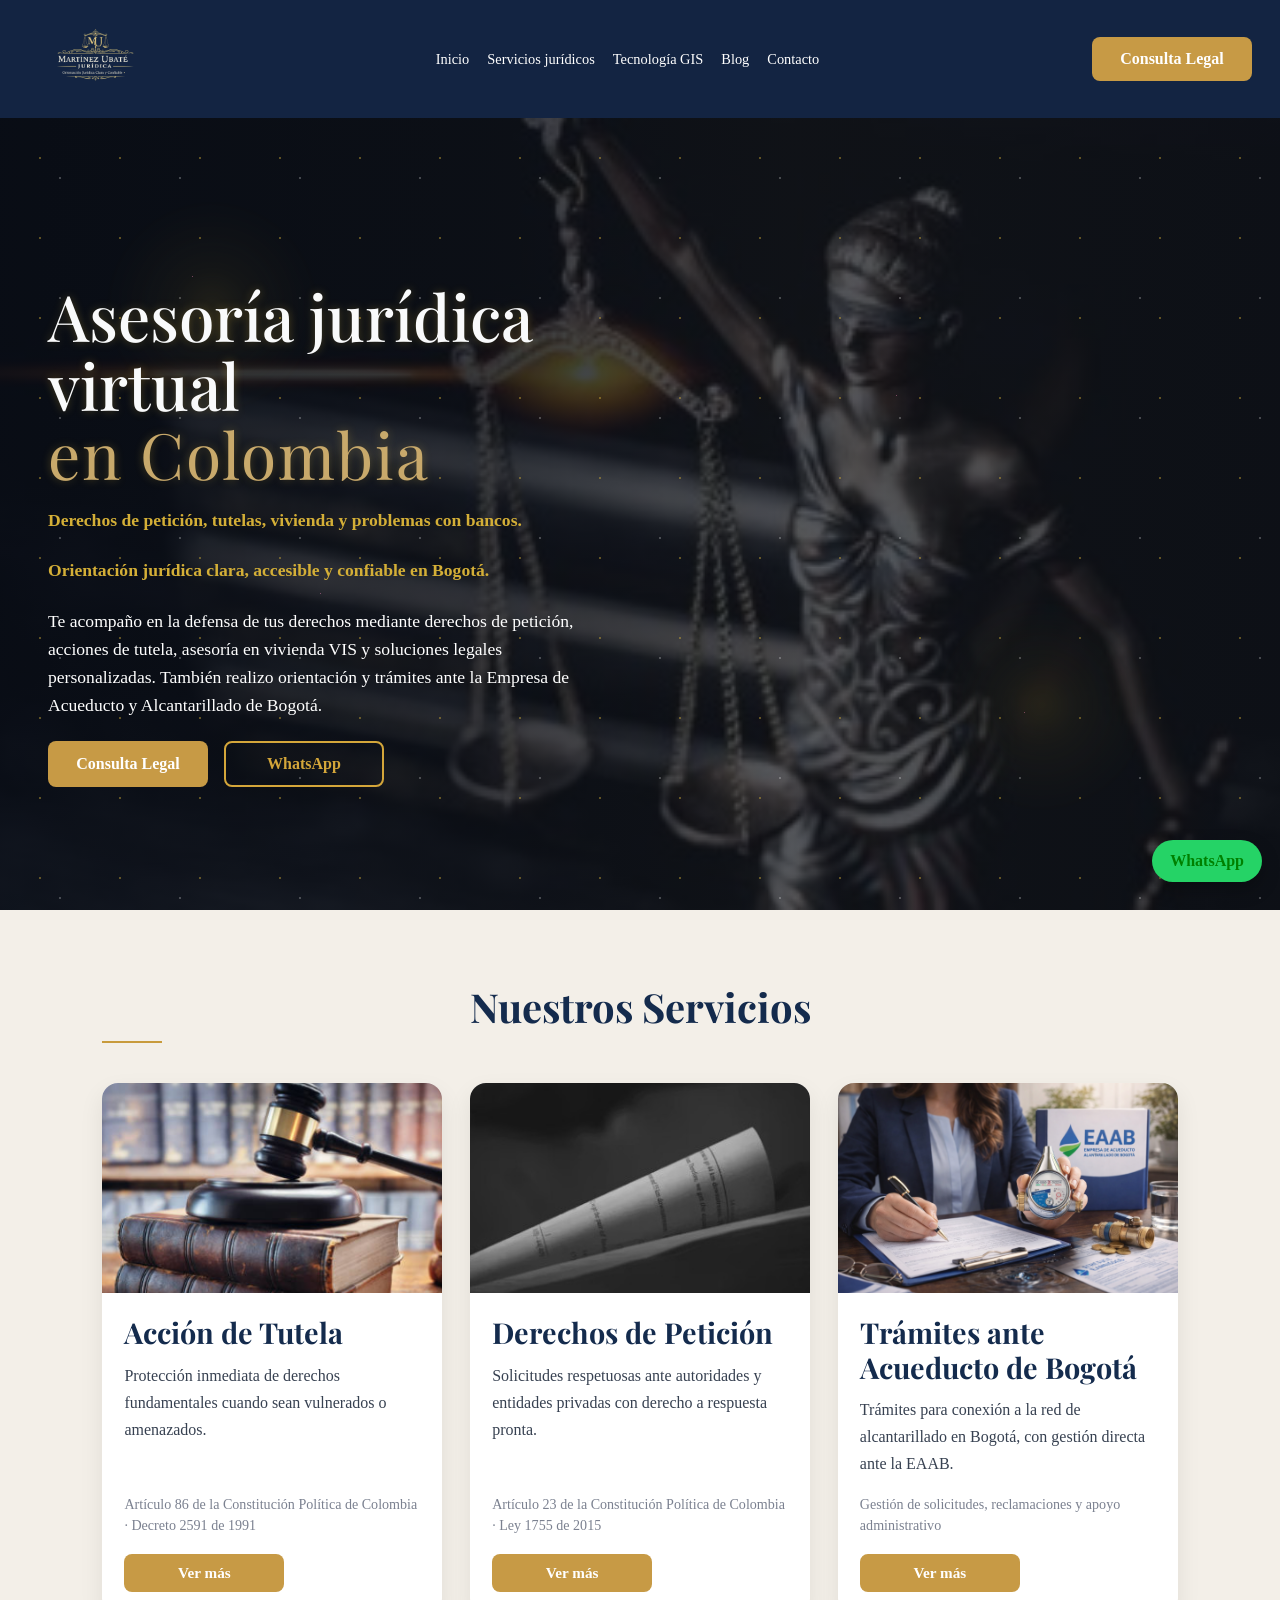
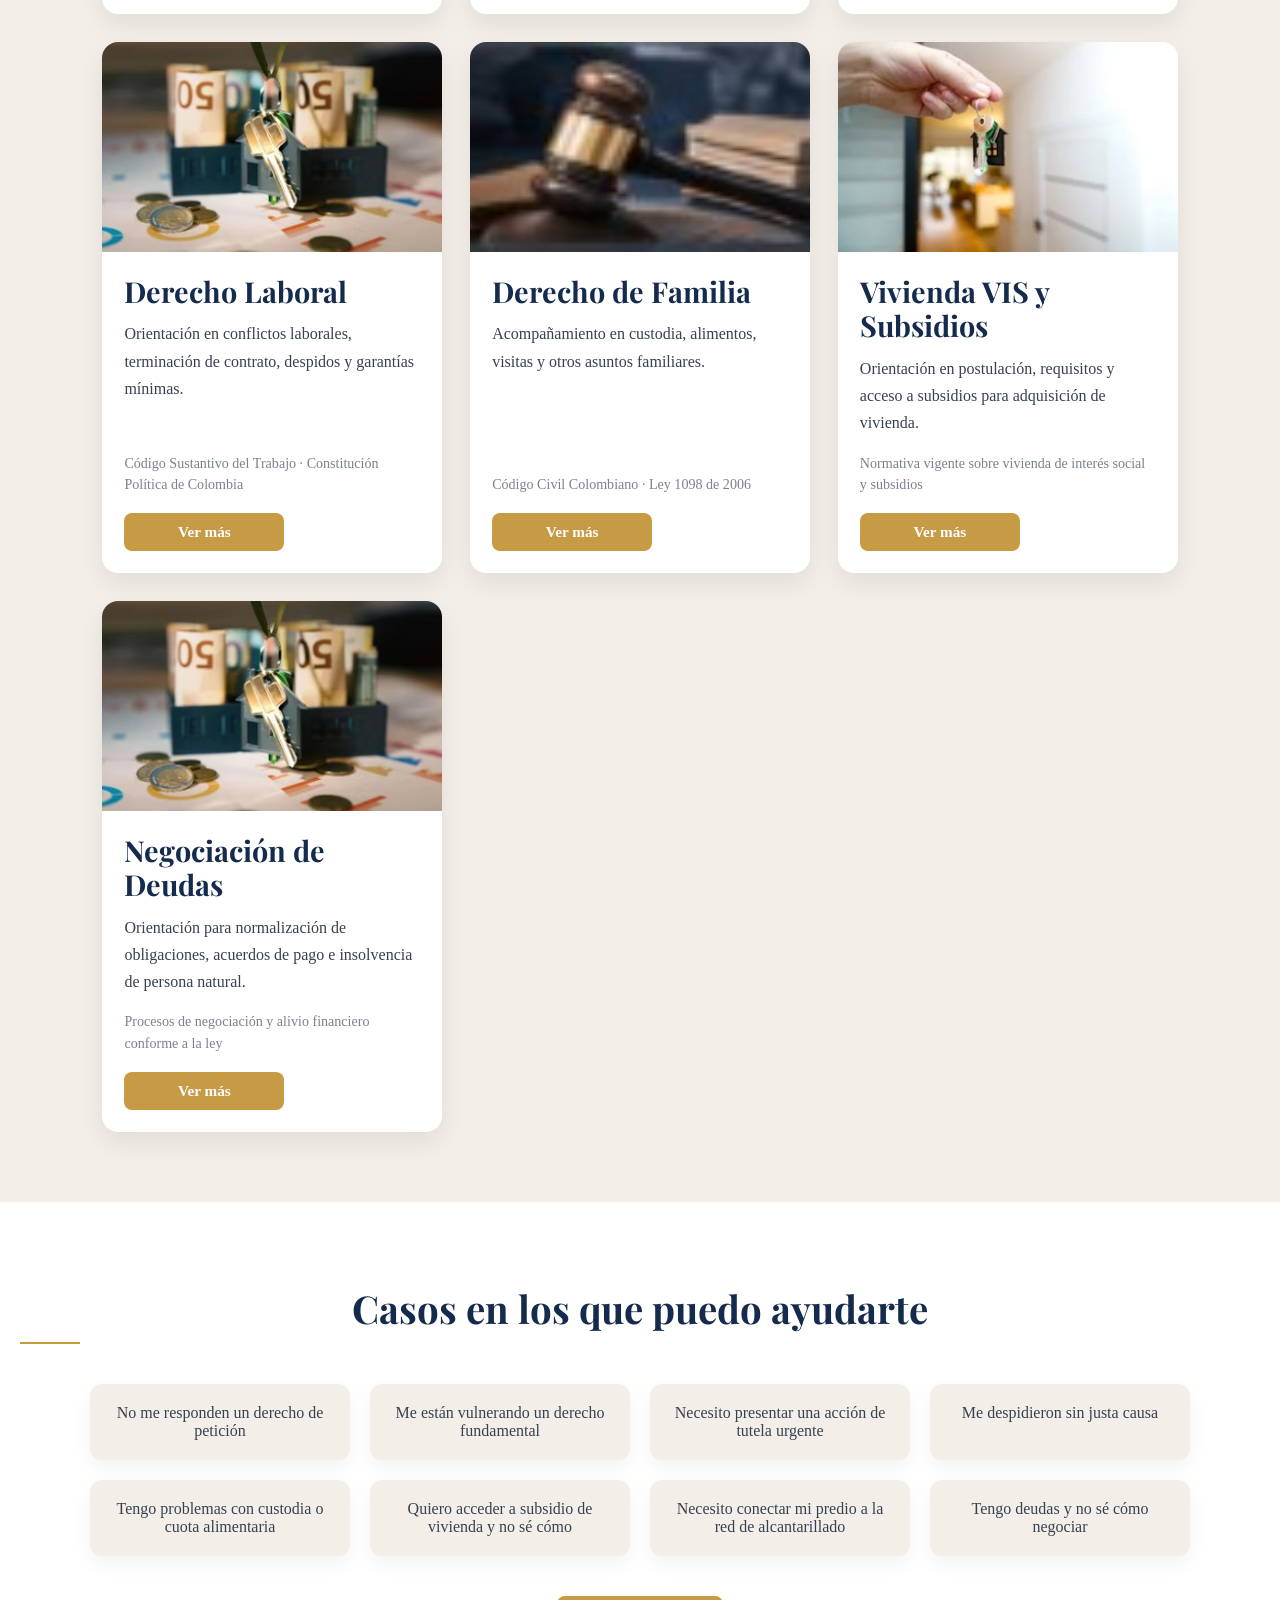
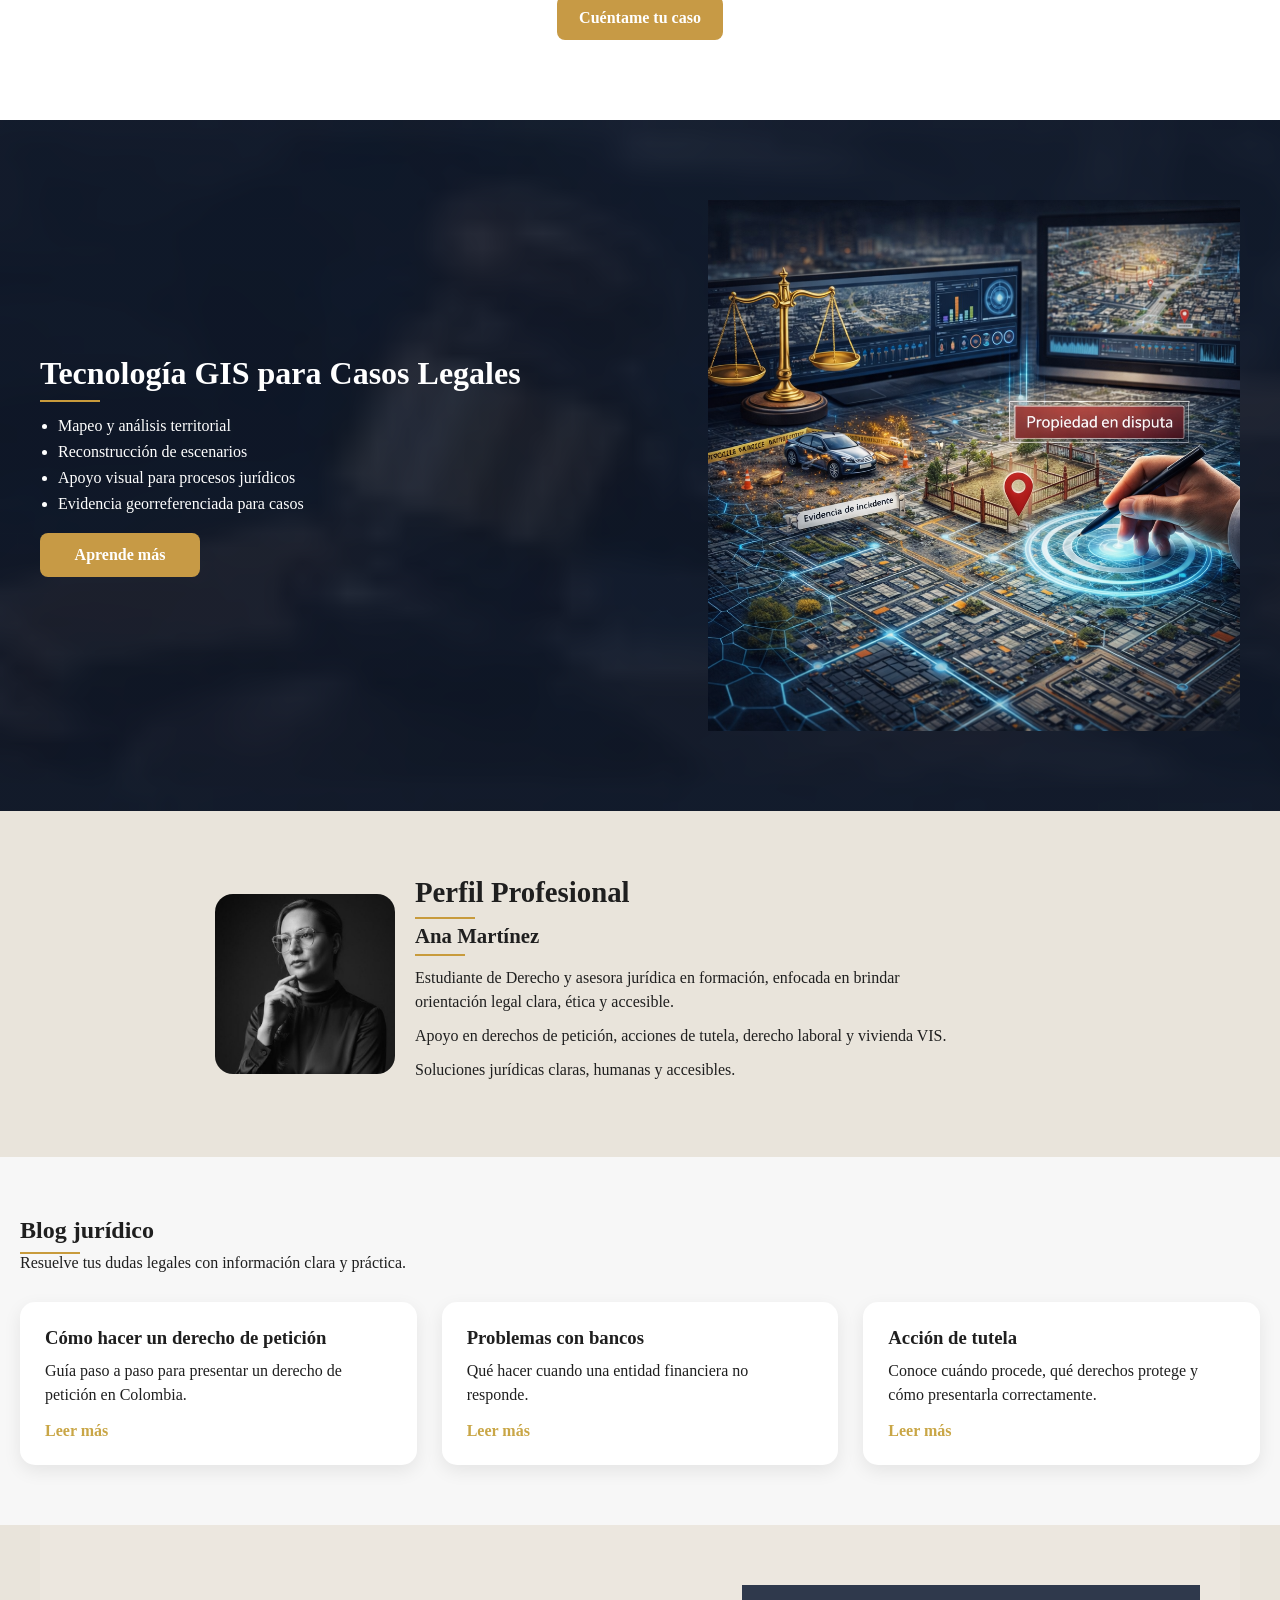
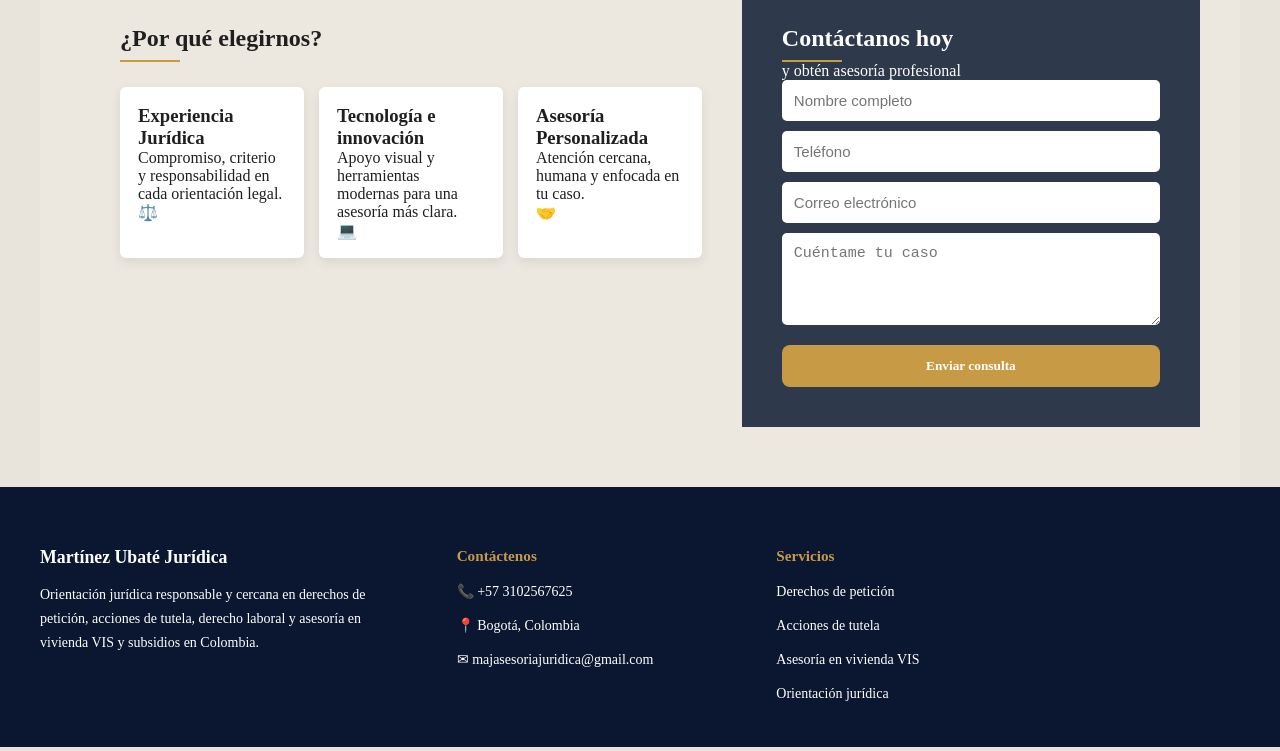
==== commit c900936f: "Agrego sección blog" ====
--- a/index.html
+++ b/index.html
@@ -176,8 +176,10 @@
   <div class="cases-grid">
 
     <div class="case-item">
-      No me responden un derecho de petición
-    </div>
+  <a href="no-responden-derecho-peticion.html">
+    No me responden un derecho de petición
+  </a>
+</div>
 
     <div class="case-item">
       Me están vulnerando un derecho fundamental
@@ -231,7 +233,7 @@
       </div>
 
       <div class="tech-image">
-        <img src="img/tecnologia.jpg" alt="Tecnología legal" />
+        <img src="img/tecnologia1.jpg" alt="Tecnología legal" />
       </div>
     </div>
   </section>
--- a/styles.css
+++ b/styles.css
@@ -2872,4 +2872,9 @@
   height: 4px;
   background: #c9a646;
   border-radius: 0 0 8px 8px;
+}
+.case-item a {
+  text-decoration: none;
+  color: inherit;
+  display: block;
 }
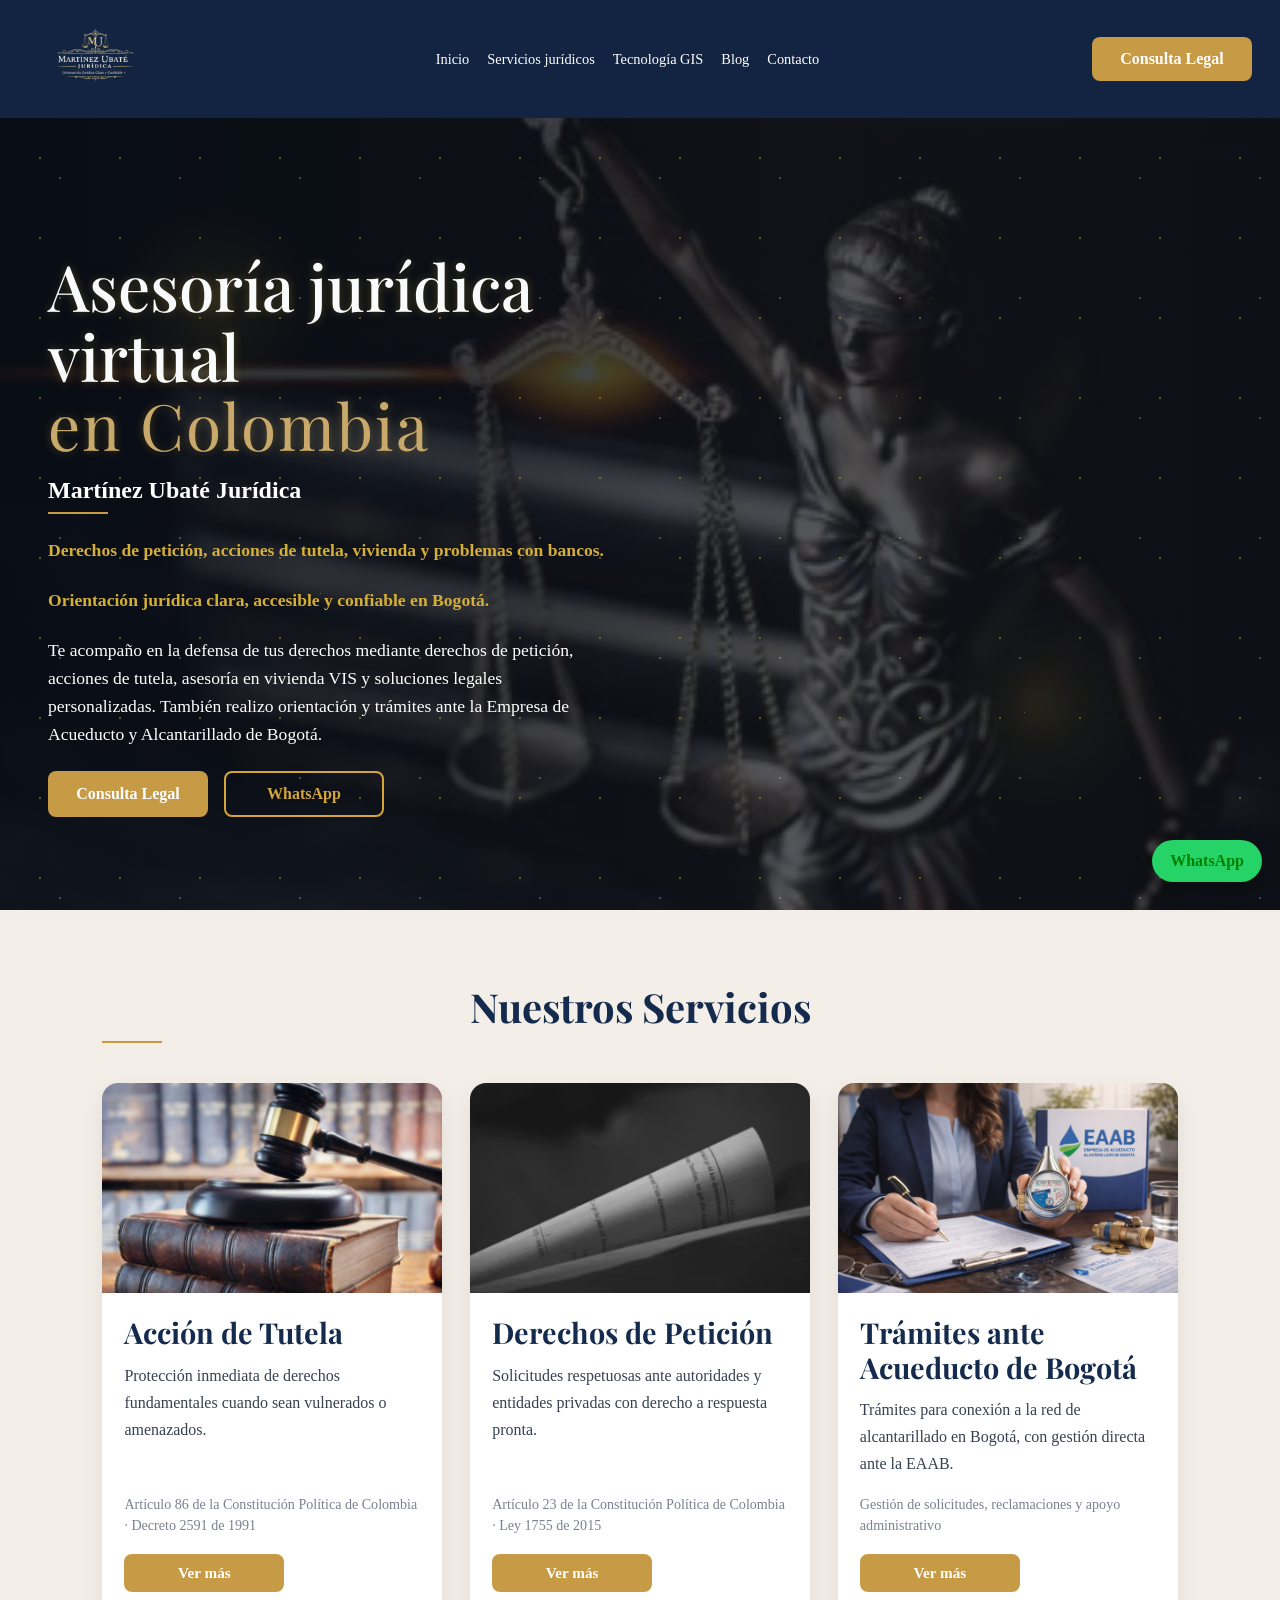
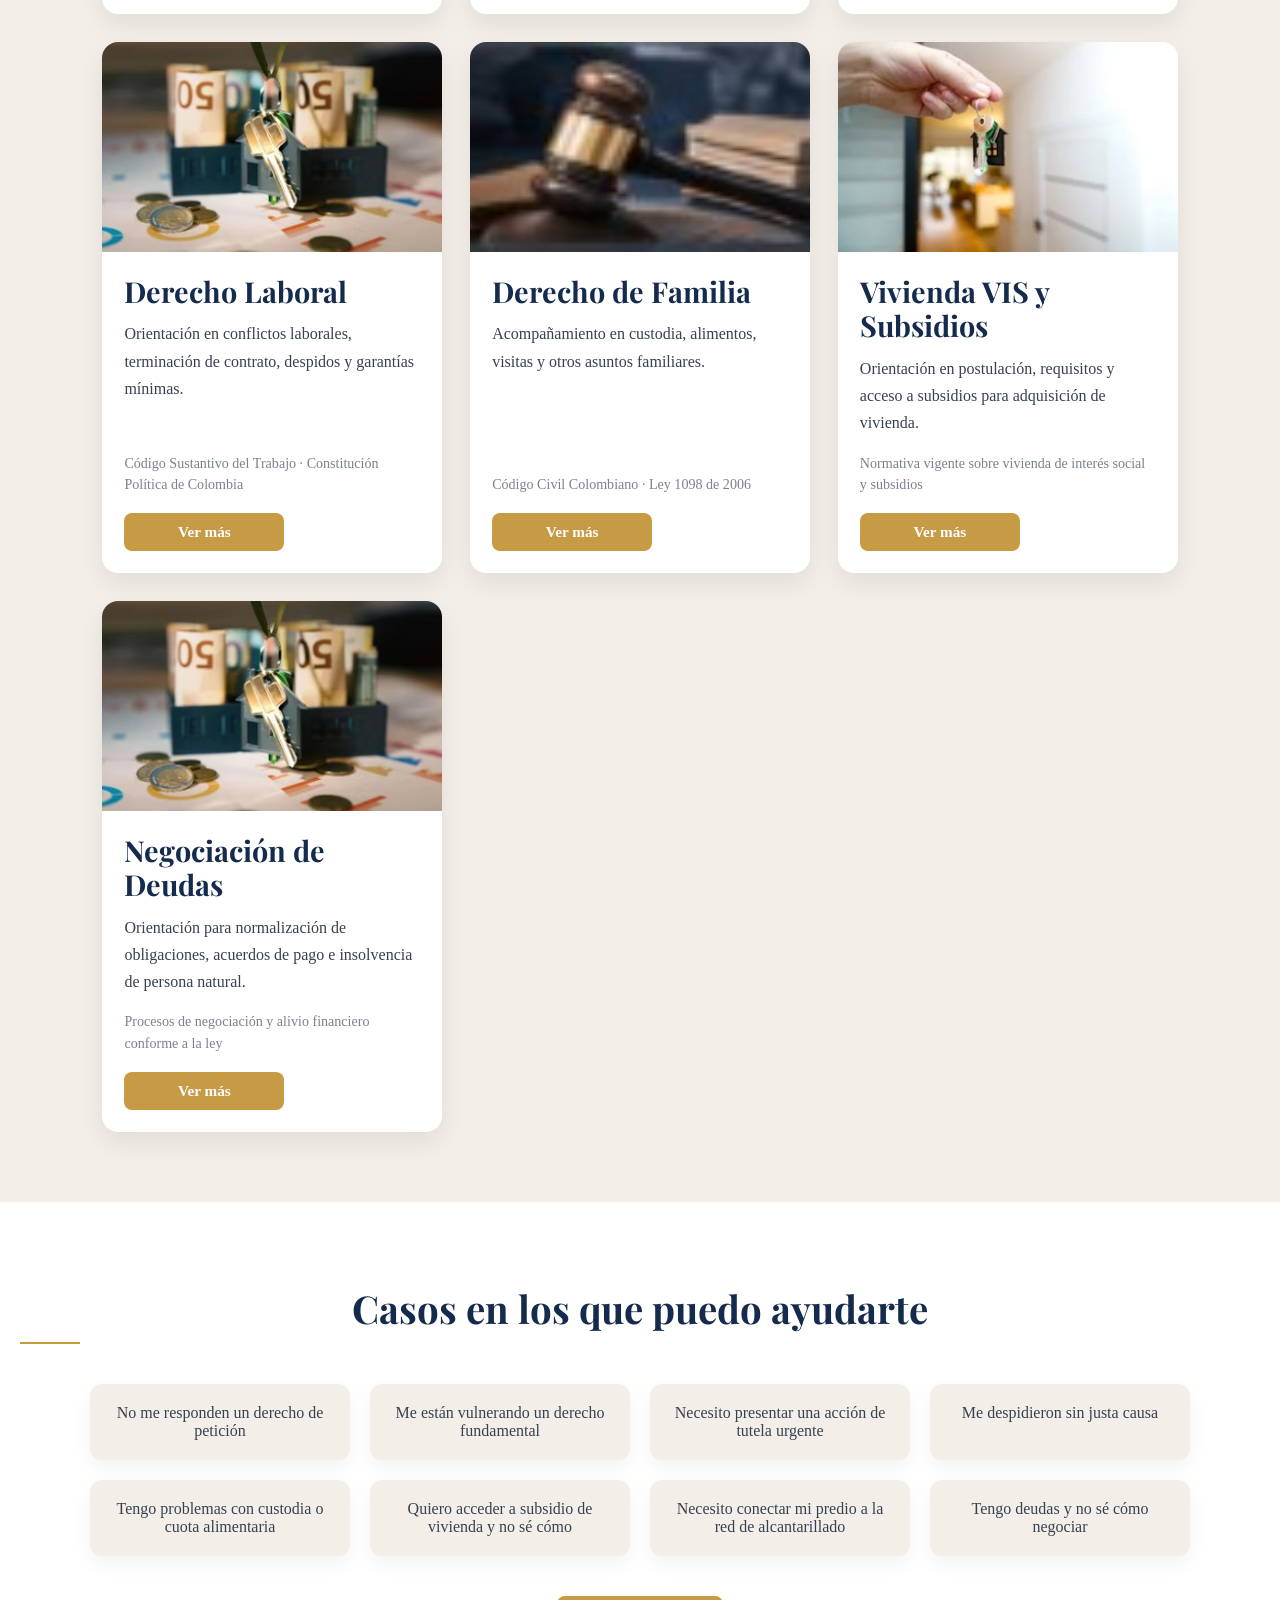
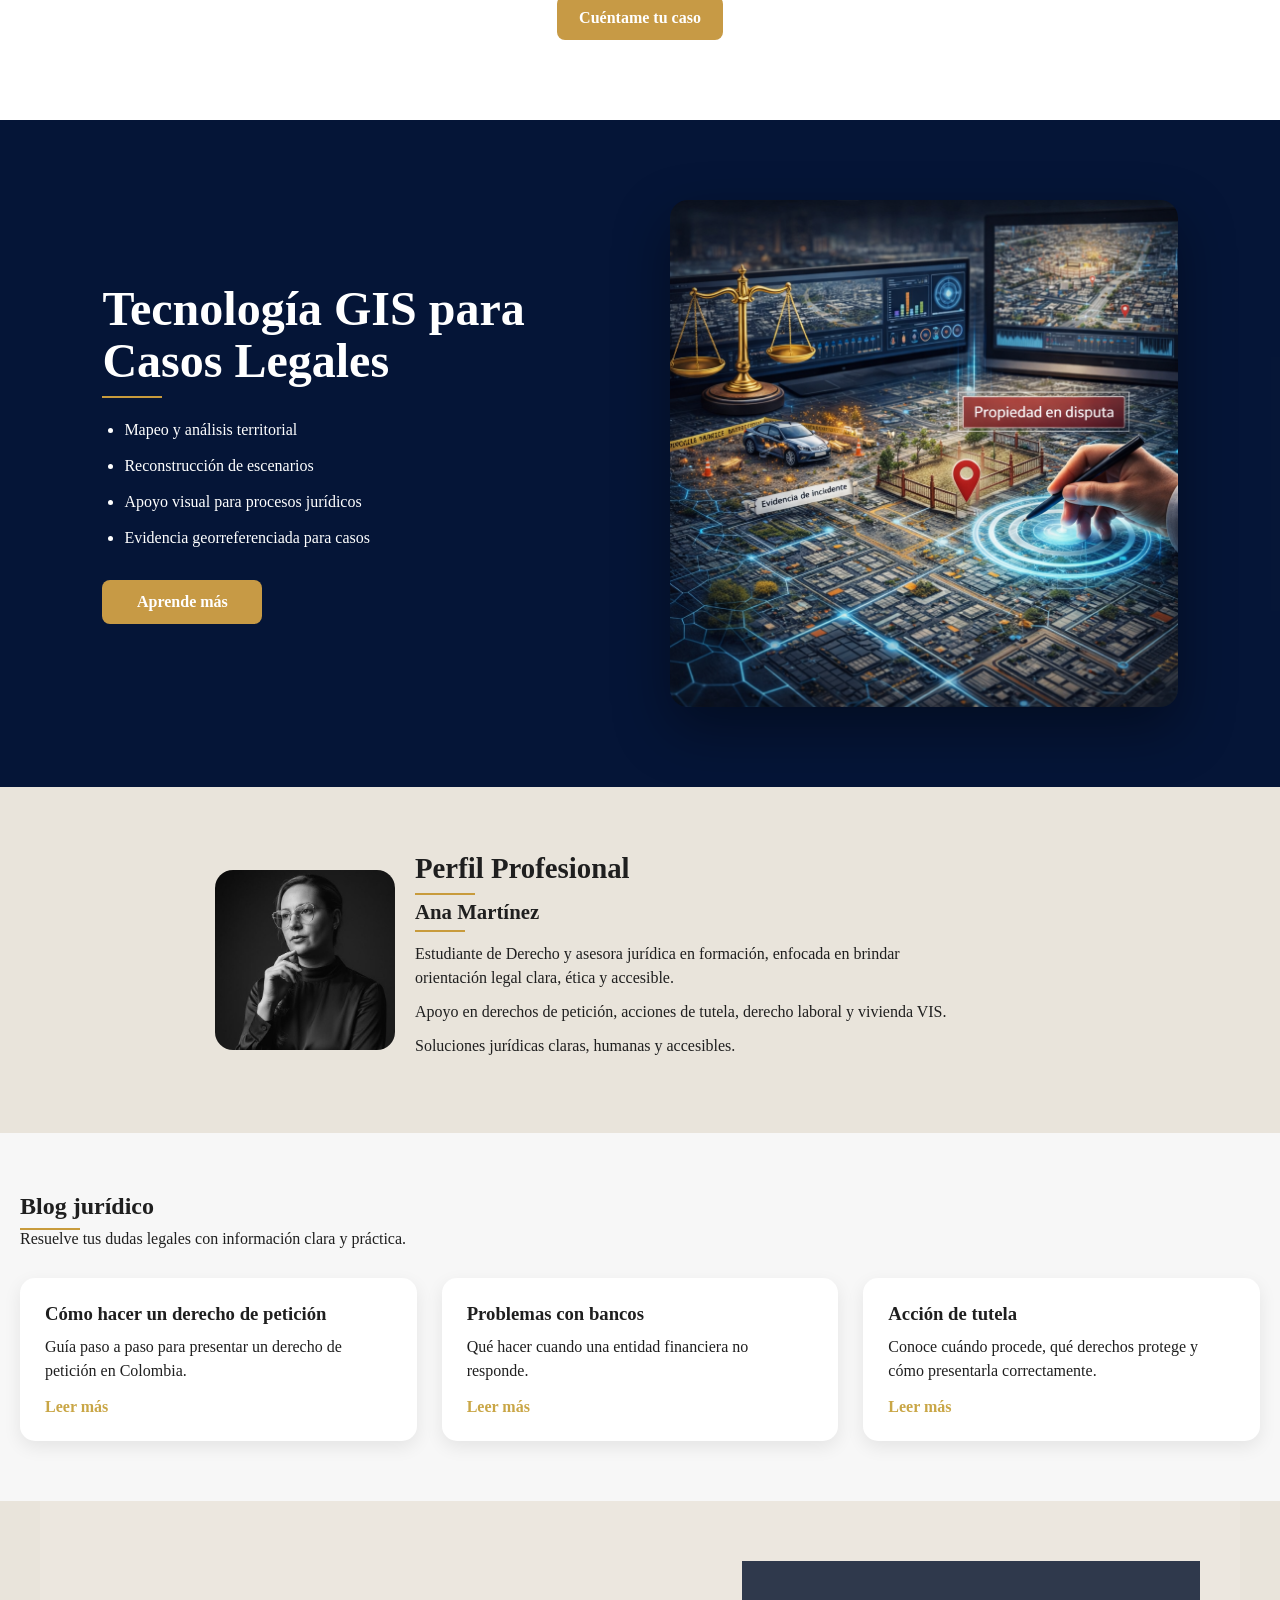
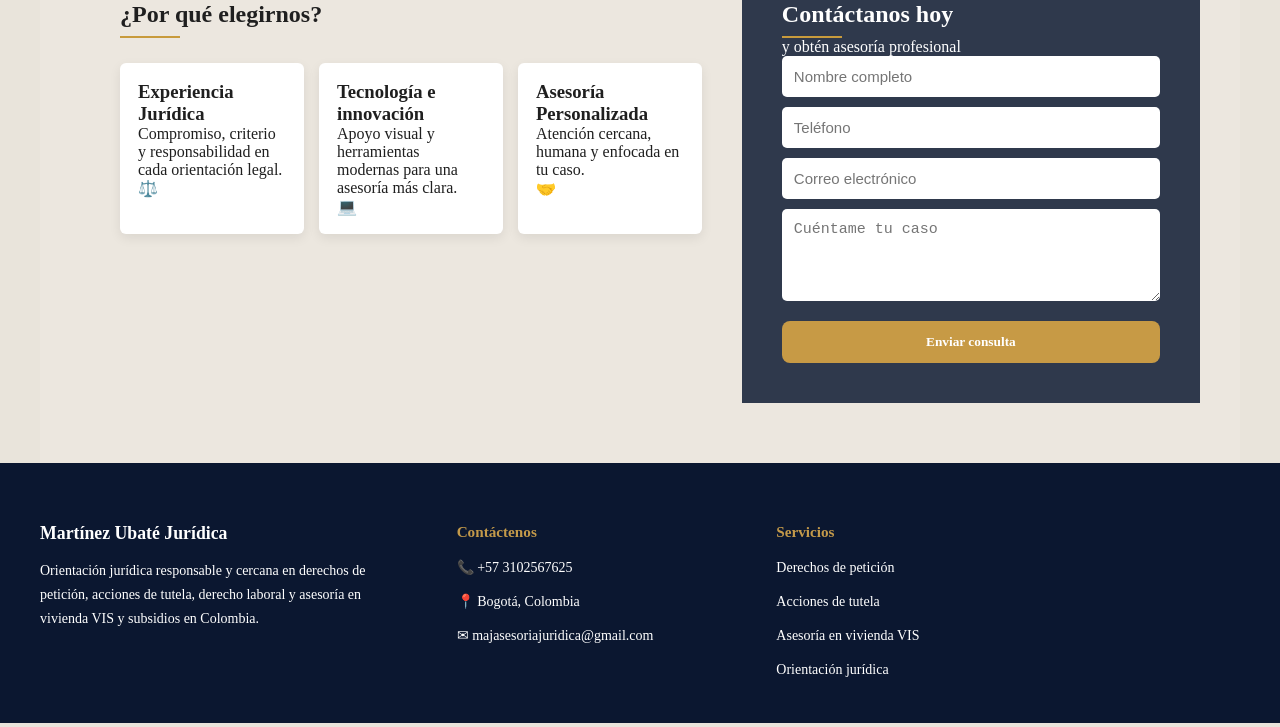
==== commit 5cb533e2: "Corrijo H1 principal para SEO" ====
--- a/index.html
+++ b/index.html
@@ -45,9 +45,14 @@
       Asesoría jurídica virtual <br>
       <span>en Colombia</span>
   </h1>
+  <h2 class="hero-brand">
+  Martínez Ubaté Jurídica
+</h2>
 
   <p class="subtitle">
-    Derechos de petición, tutelas, vivienda y problemas con bancos.
+    <p class="subtitle">
+      Derechos de petición, acciones de tutela, vivienda y problemas con bancos.
+    </p>
   </p>
 
     <p class="subtitle">
--- a/styles.css
+++ b/styles.css
@@ -2877,4 +2877,66 @@
   text-decoration: none;
   color: inherit;
   display: block;
+}
+.tech-section {
+  position: relative;
+  background: #071b44;
+  padding: 80px 8%;
+  overflow: hidden;
+}
+
+.tech-overlay {
+  position: absolute;
+  inset: 0;
+  background: rgba(4, 15, 40, 0.45);
+  z-index: 1;
+}
+
+.tech-content {
+  position: relative;
+  z-index: 2;
+  display: flex;
+  align-items: center;
+  justify-content: space-between;
+  gap: 60px;
+  max-width: 1300px;
+  margin: 0 auto;
+}
+
+.tech-text {
+  flex: 1;
+  max-width: 520px;
+}
+
+.tech-text h2 {
+  font-size: 3rem;
+  line-height: 1.1;
+  margin-bottom: 20px;
+}
+
+.tech-text ul {
+  margin: 20px 0 30px;
+  padding-left: 22px;
+}
+
+.tech-text li {
+  margin-bottom: 12px;
+  line-height: 1.5;
+}
+
+.tech-image {
+  flex: 1;
+  display: flex;
+  justify-content: center;
+  align-items: center;
+}
+
+.tech-image img {
+  width: 100%;
+  max-width: 600px;
+  height: auto;
+  border-radius: 18px;
+  box-shadow: 0 22px 55px rgba(0, 0, 0, 0.38);
+  object-fit: cover;
+  display: block;
 }
